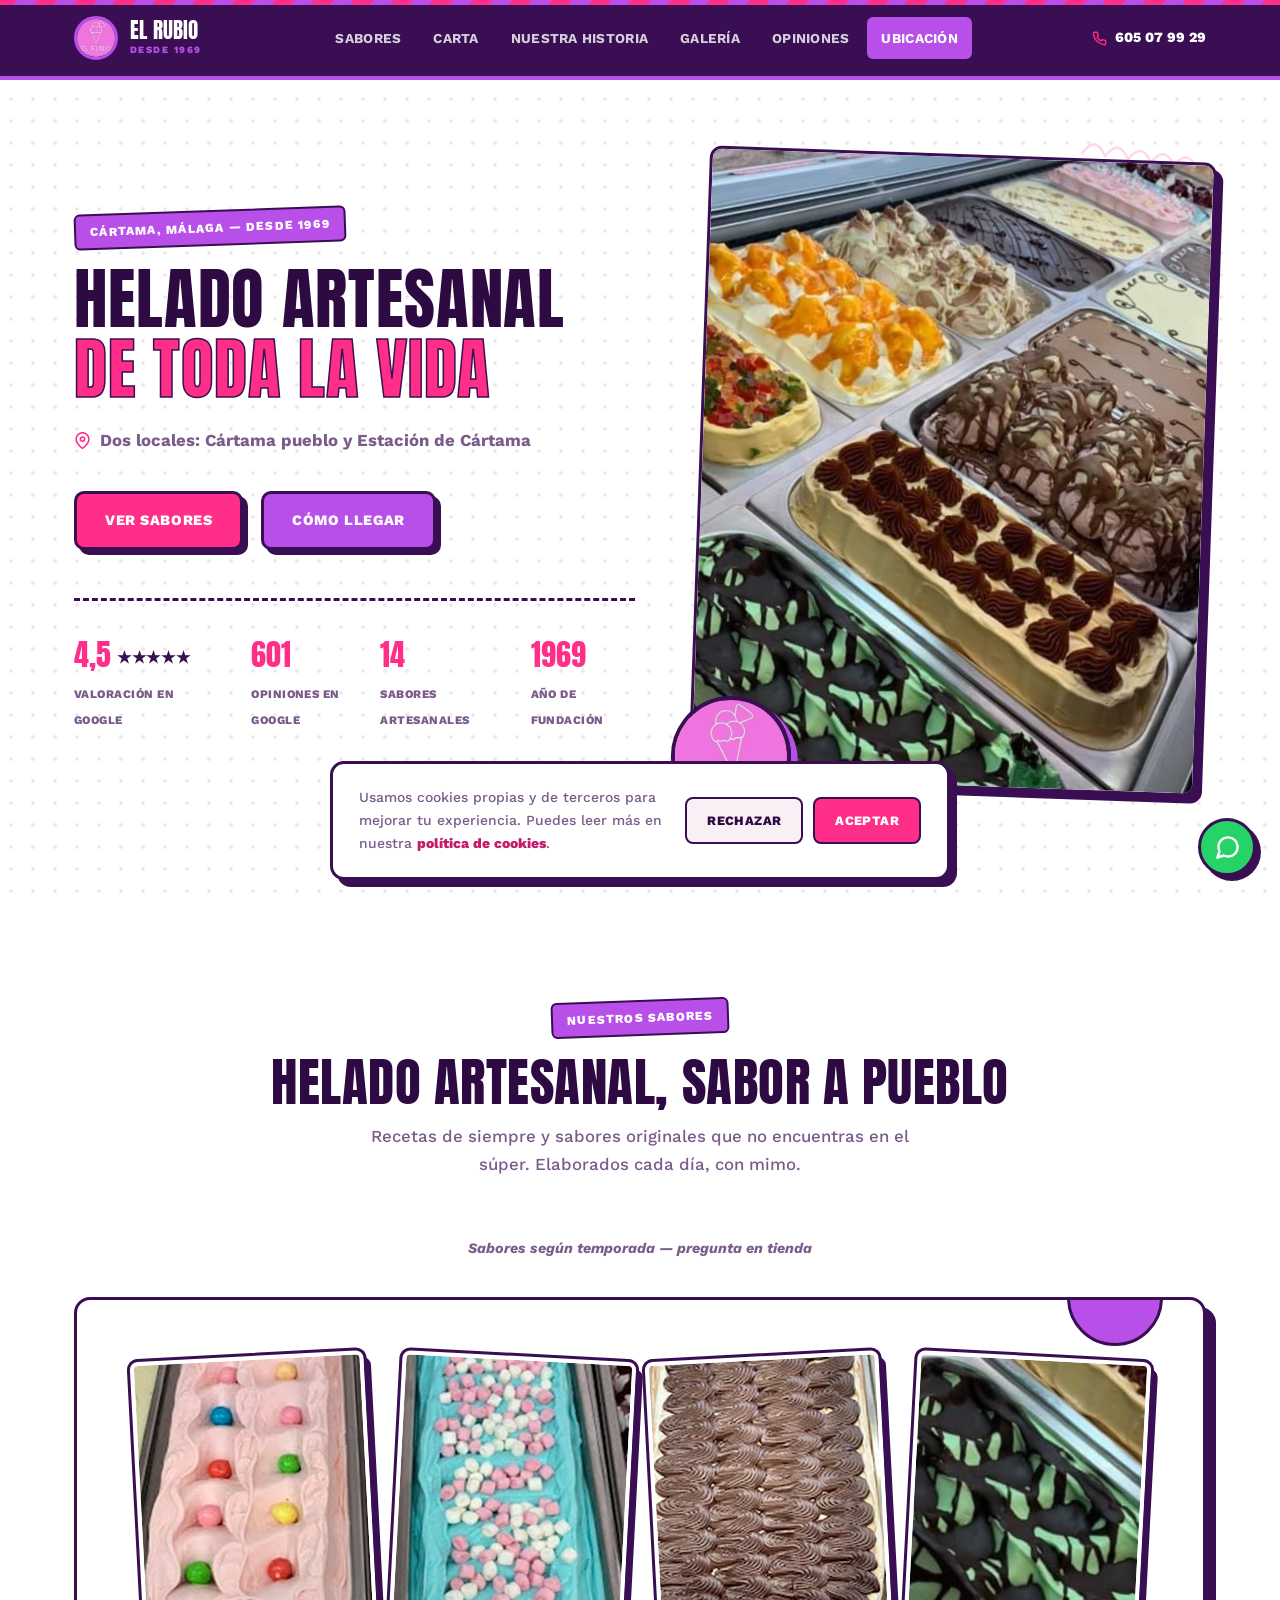
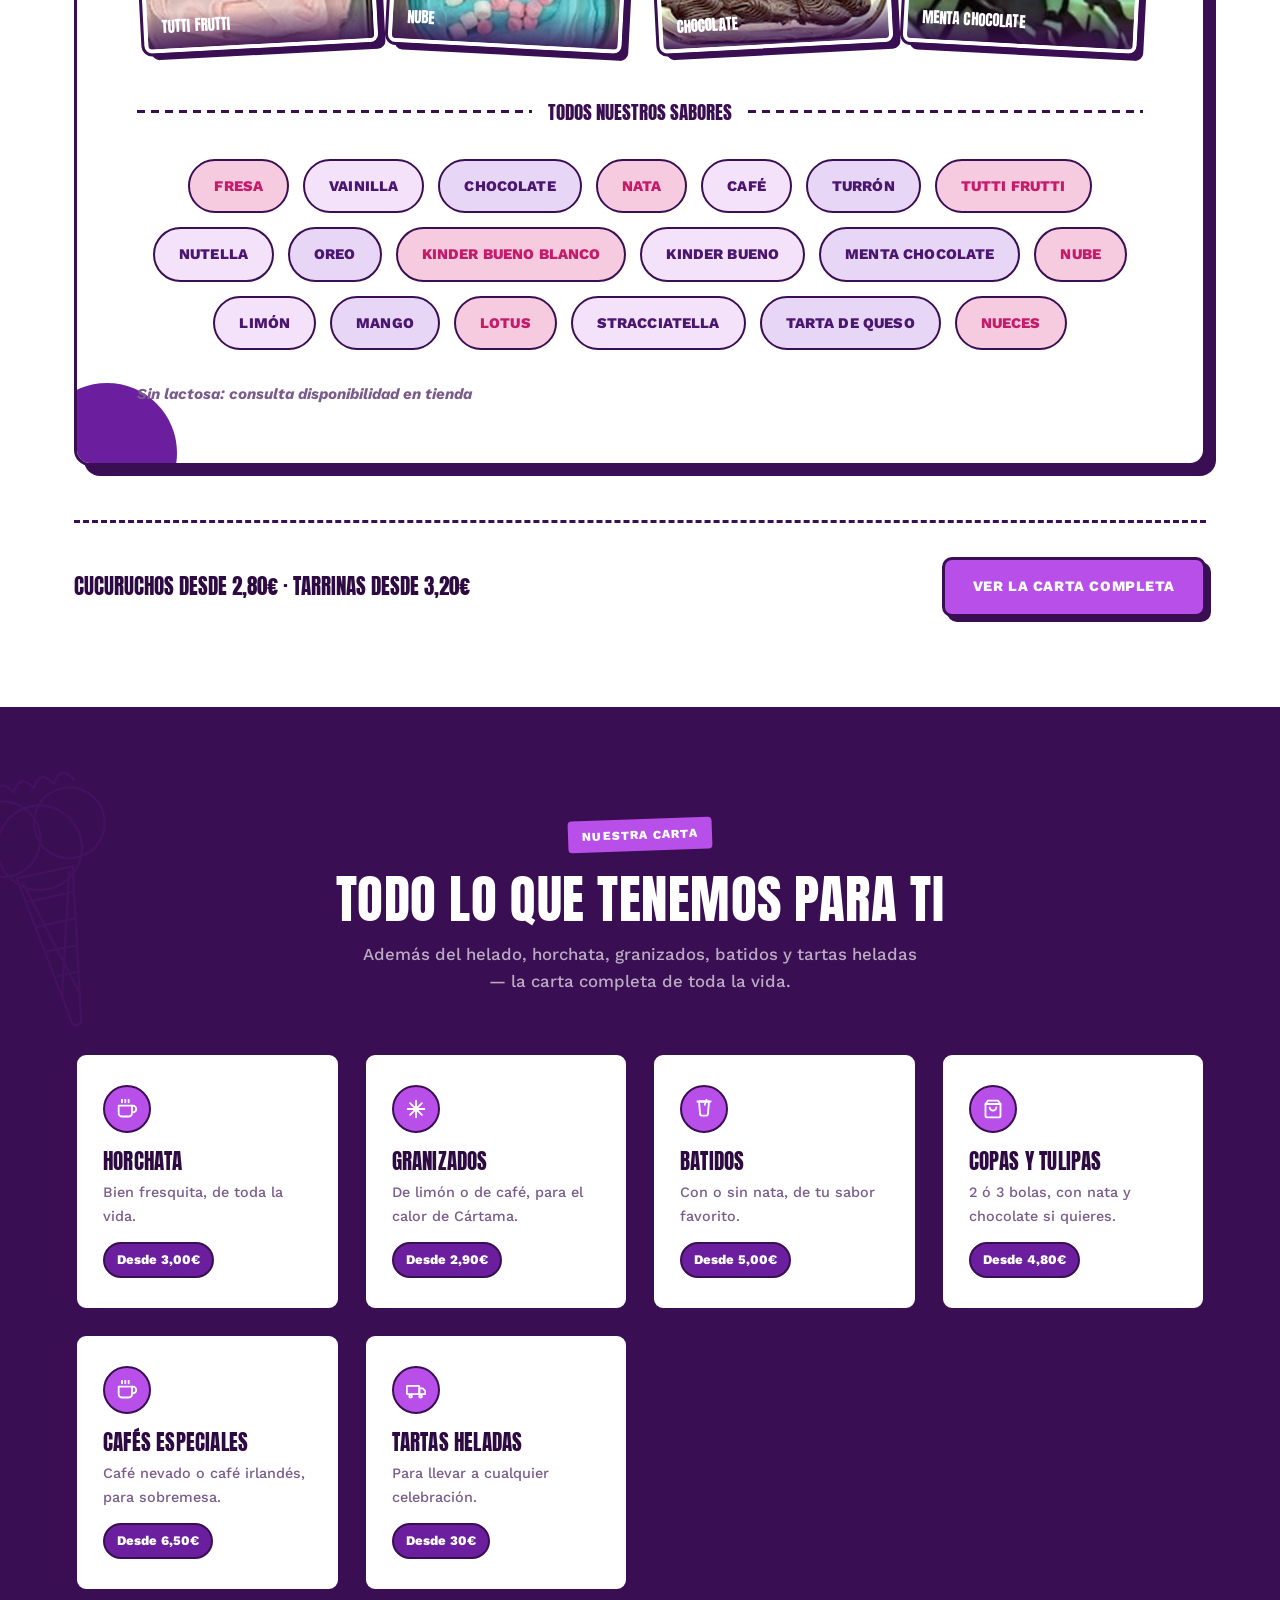
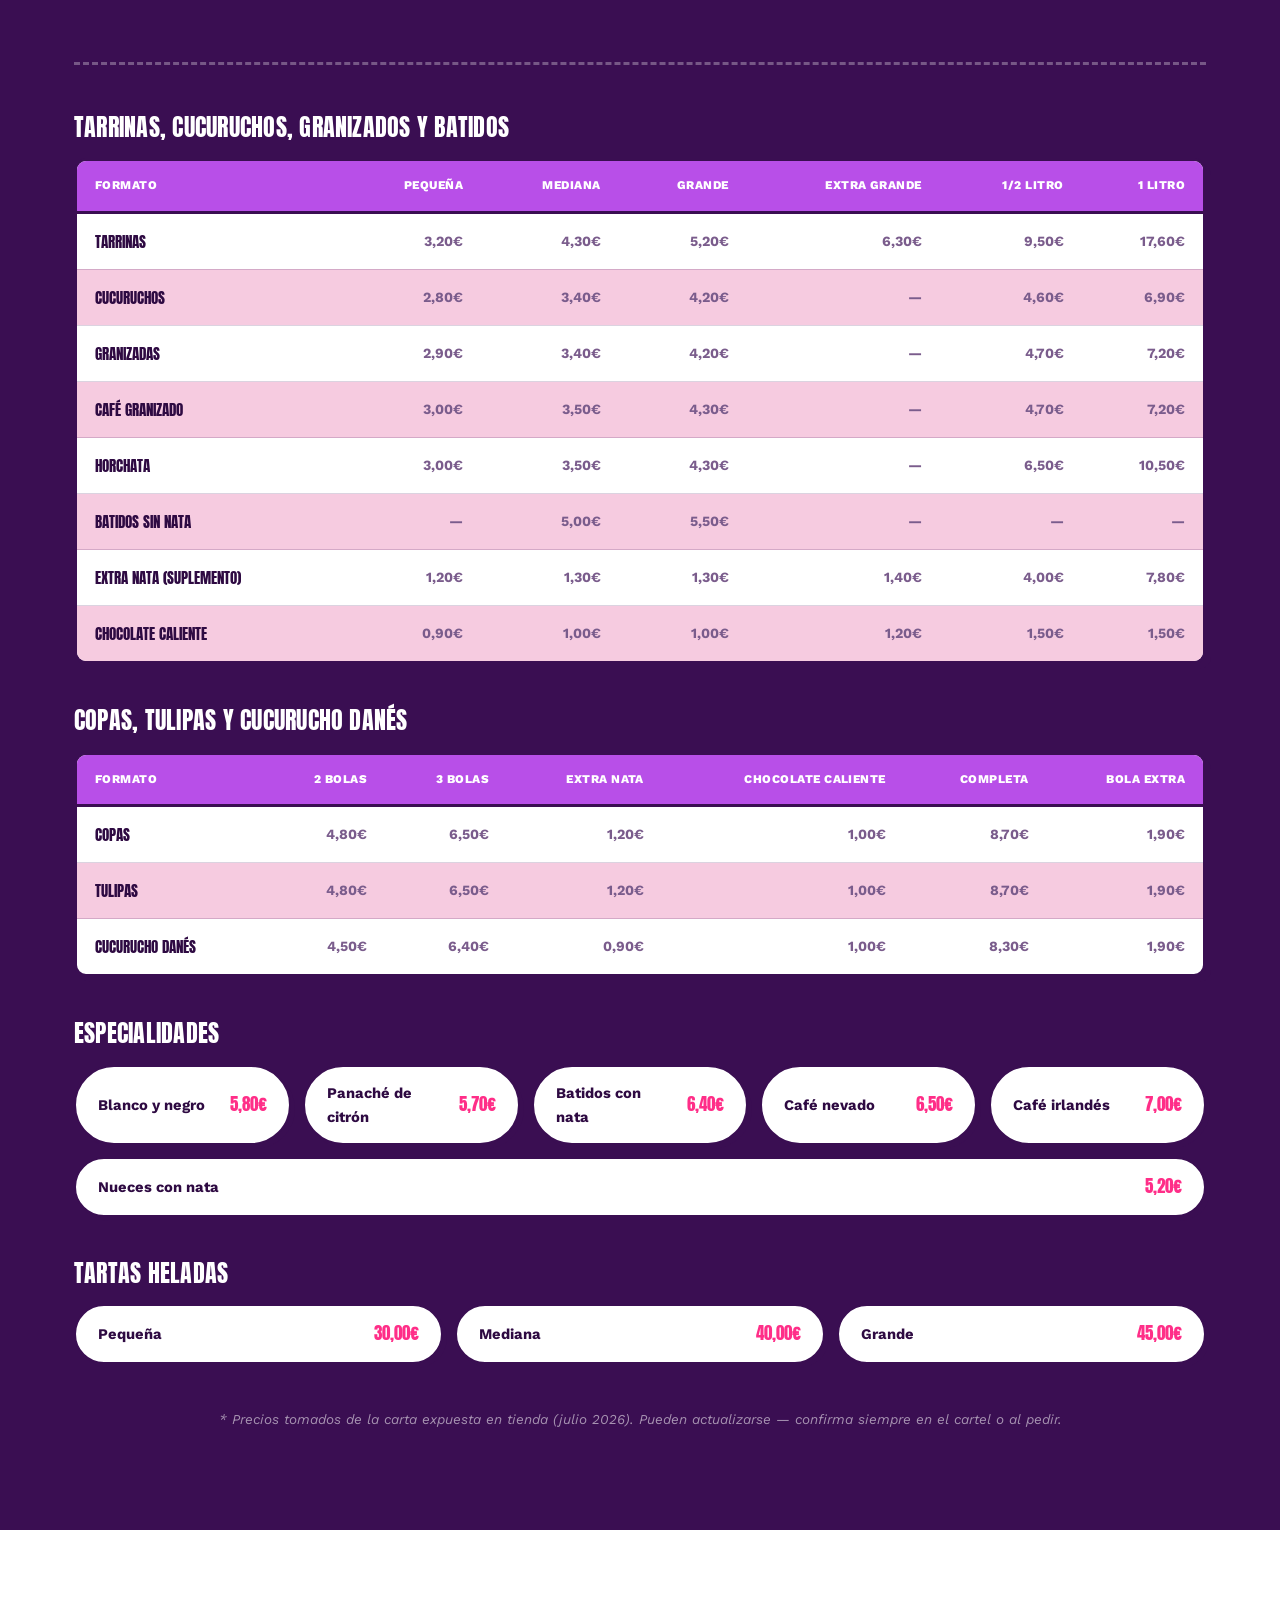
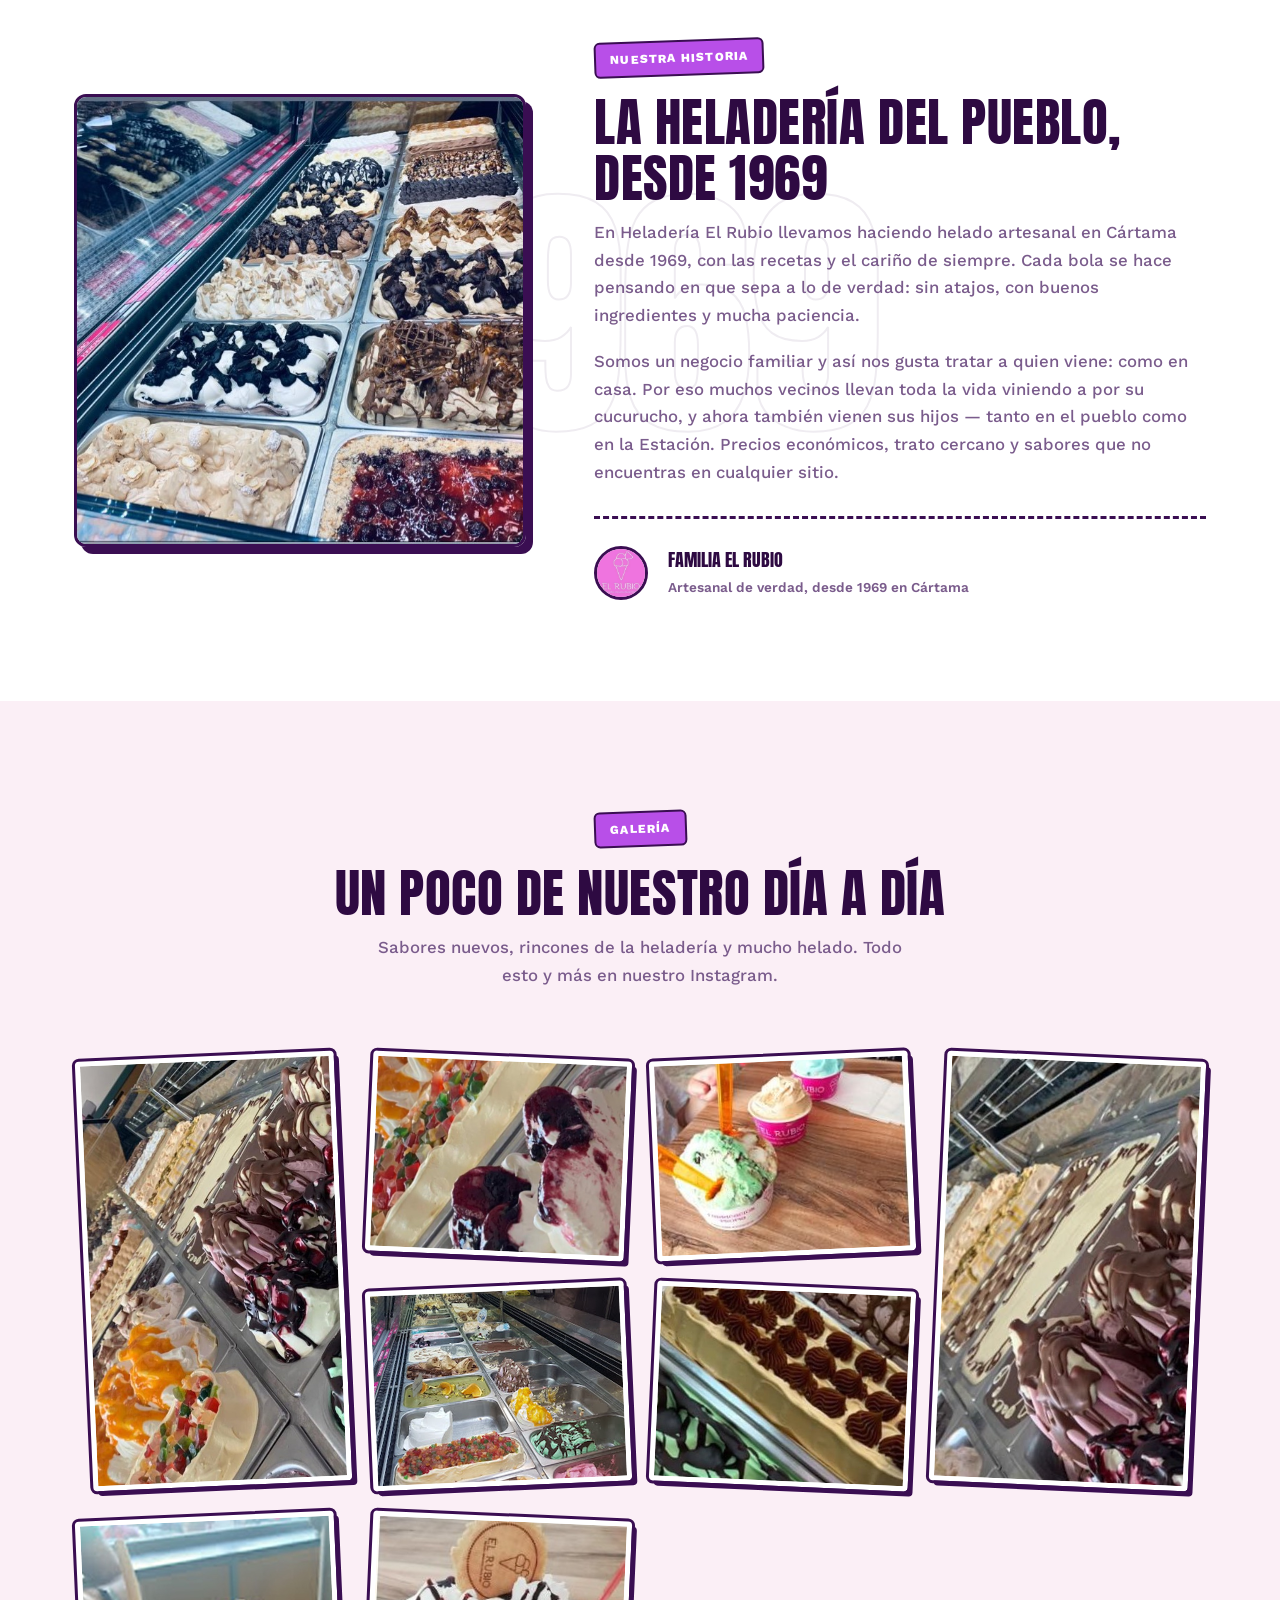
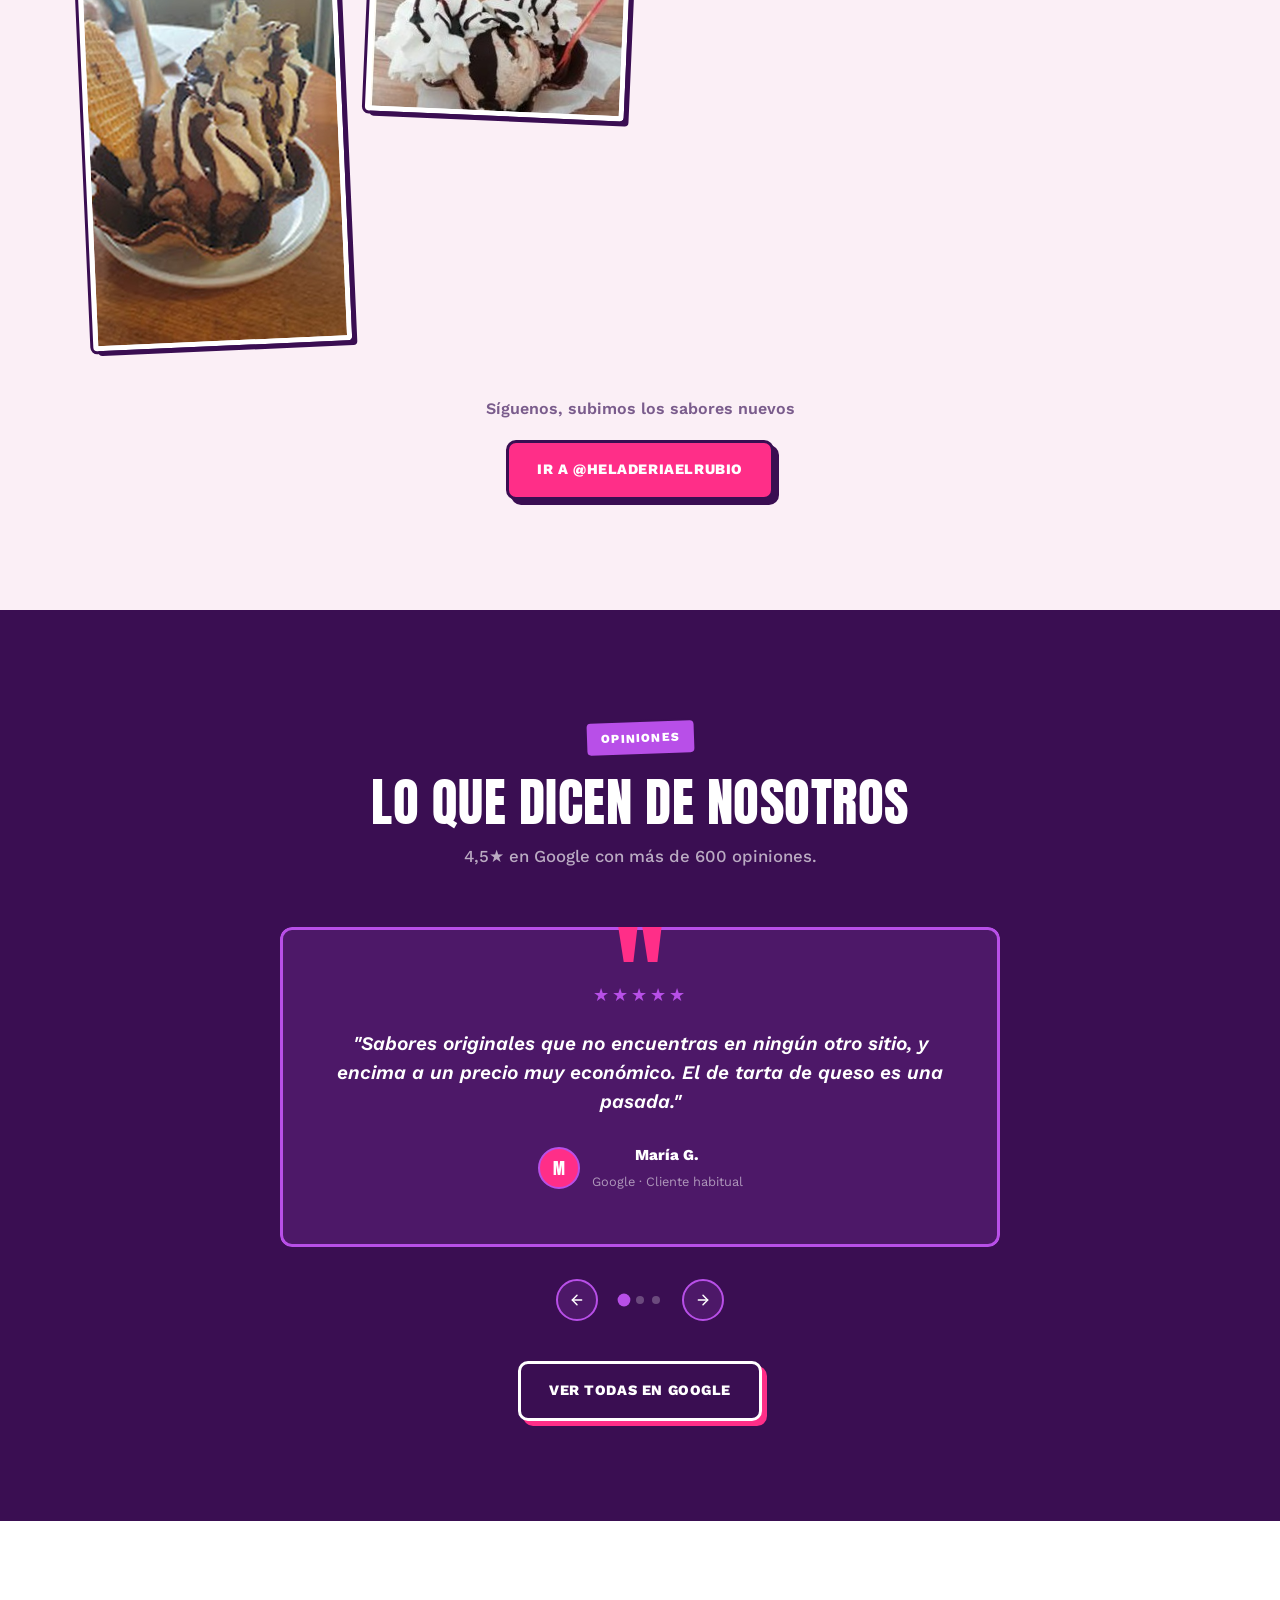
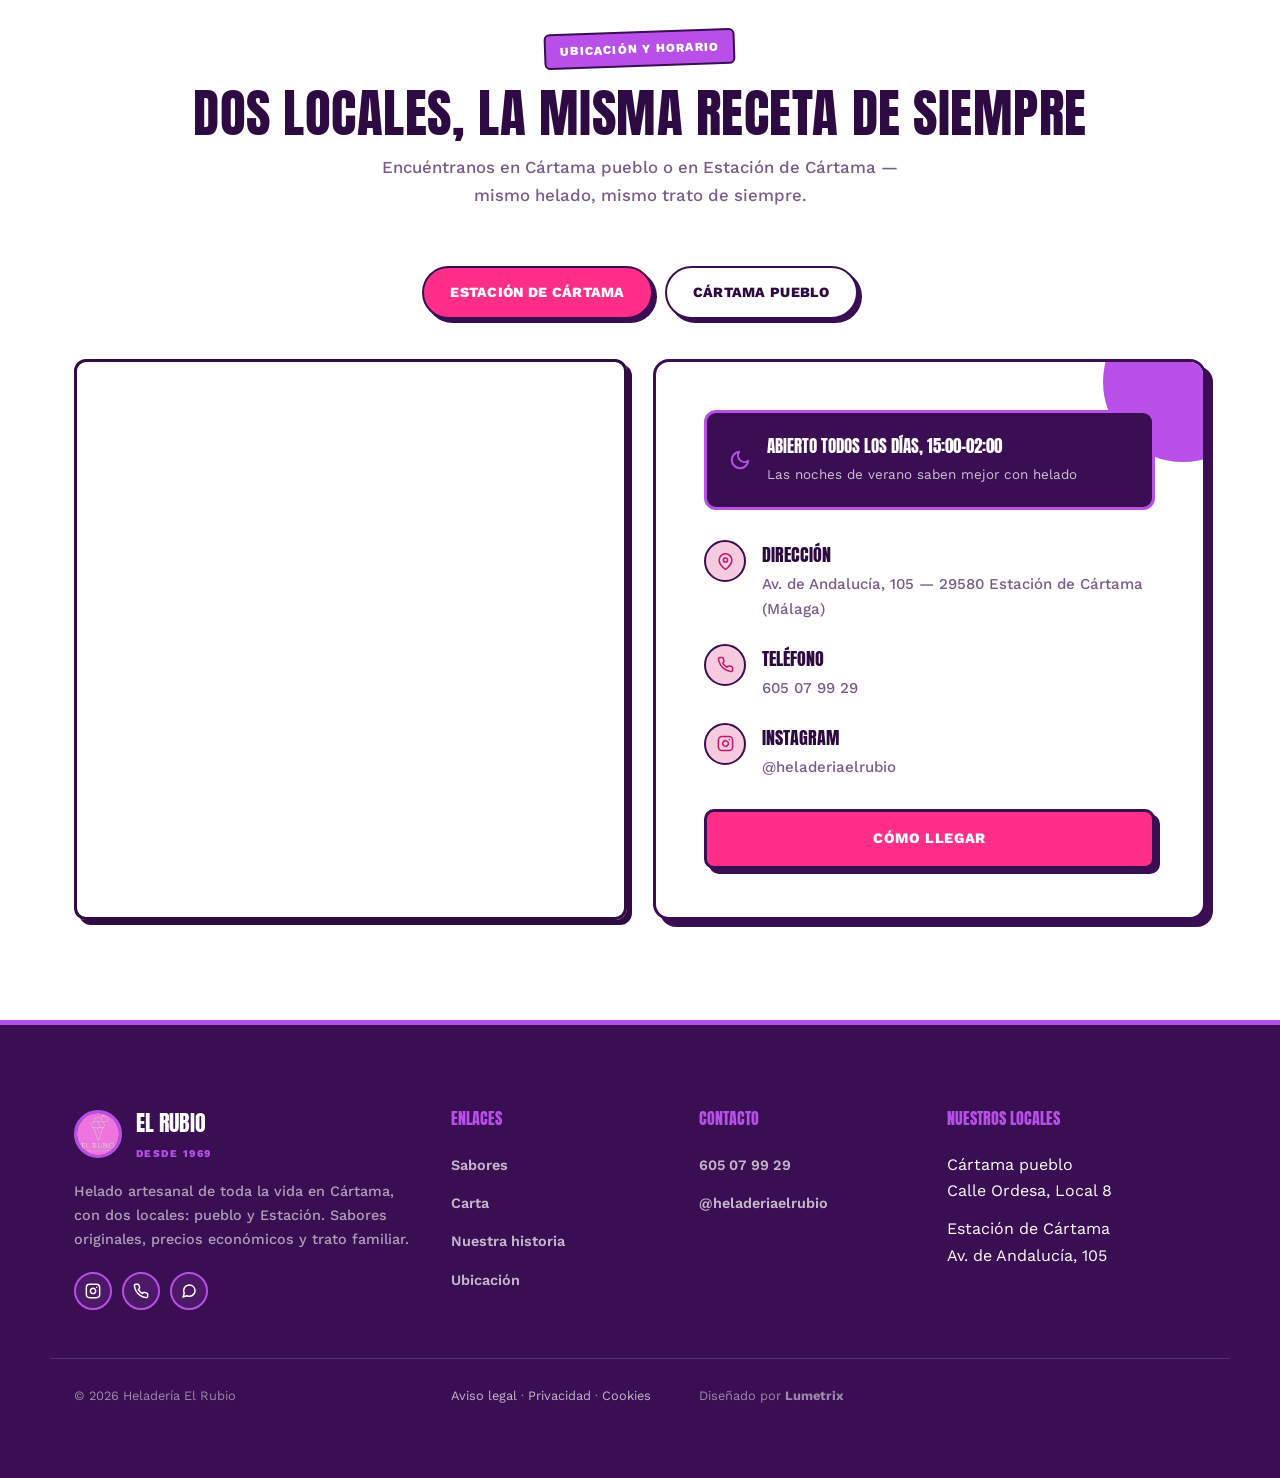
==== index.html @ b9bca17d "Forzar recarga de CSS con versión y actualizar theme-color a la paleta morada" ====
<!DOCTYPE html>
<html lang="es">
<head>
<meta charset="UTF-8">
<meta name="viewport" content="width=device-width, initial-scale=1.0">
<title>Heladería El Rubio — Helado Artesanal en Cártama desde 1969 (Málaga)</title>
<meta name="description" content="Heladería artesanal en Cártama (Málaga) desde 1969, con dos locales: Cártama pueblo y Estación de Cártama. Sabores originales, precios económicos y trato familiar de toda la vida. También cafetería. Abierto hasta las 2:00.">
<link rel="canonical" href="https://heladeriaelrubio.es/">

<!-- Open Graph -->
<meta property="og:type" content="restaurant">
<meta property="og:title" content="Heladería El Rubio — Helado Artesanal en Cártama desde 1969">
<meta property="og:description" content="Sabores originales, precios económicos y trato familiar de toda la vida. Dos locales: Cártama pueblo y Estación de Cártama. Abierto hasta las 2:00.">
<meta property="og:image" content="img/og-helado.jpg">
<meta property="og:image:width" content="1200">
<meta property="og:image:height" content="630">
<meta property="og:locale" content="es_ES">
<meta property="og:site_name" content="Heladería El Rubio">
<meta name="twitter:card" content="summary_large_image">

<!-- Favicons -->
<link rel="icon" href="favicon.ico" sizes="any">
<link rel="icon" type="image/png" sizes="32x32" href="img/favicon-32.png">
<link rel="icon" type="image/png" sizes="16x16" href="img/favicon-16.png">
<link rel="apple-touch-icon" href="img/apple-touch-icon.png">
<link rel="manifest" href="site.webmanifest">
<meta name="theme-color" content="#3A0E52">

<!-- Fuentes -->
<link rel="preconnect" href="https://fonts.googleapis.com">
<link rel="preconnect" href="https://fonts.gstatic.com" crossorigin>
<link href="https://fonts.googleapis.com/css2?family=Anton&family=Work+Sans:wght@400;500;600;700;800&display=swap" rel="stylesheet">

<link rel="stylesheet" href="css/style.css?v=6">

<!-- Schema.org: IceCreamShop (dos locales) -->
<script type="application/ld+json">
{
  "@context": "https://schema.org",
  "@graph": [
    {
      "@type": "IceCreamShop",
      "@id": "https://heladeriaelrubio.es/#estacion",
      "name": "Heladería El Rubio — Estación de Cártama",
      "image": "https://heladeriaelrubio.es/img/og-helado.jpg",
      "telephone": "+34605079929",
      "priceRange": "€",
      "foundingDate": "1969",
      "address": {
        "@type": "PostalAddress",
        "streetAddress": "Av. de Andalucía, 105",
        "addressLocality": "Estación de Cártama",
        "addressRegion": "Málaga",
        "postalCode": "29580",
        "addressCountry": "ES"
      },
      "openingHoursSpecification": [
        {
          "@type": "OpeningHoursSpecification",
          "dayOfWeek": ["Monday","Tuesday","Wednesday","Thursday","Friday","Saturday","Sunday"],
          "opens": "15:00",
          "closes": "02:00"
        }
      ],
      "aggregateRating": {
        "@type": "AggregateRating",
        "ratingValue": "4.5",
        "reviewCount": "601"
      },
      "sameAs": ["https://www.instagram.com/heladeriaelrubio"]
    },
    {
      "@type": "IceCreamShop",
      "@id": "https://heladeriaelrubio.es/#pueblo",
      "name": "Heladería El Rubio — Cártama pueblo",
      "image": "https://heladeriaelrubio.es/img/og-helado.jpg",
      "telephone": "+34605079929",
      "priceRange": "€",
      "foundingDate": "1969",
      "address": {
        "@type": "PostalAddress",
        "streetAddress": "Calle Ordesa, Local 8",
        "addressLocality": "Cártama",
        "addressRegion": "Málaga",
        "postalCode": "29570",
        "addressCountry": "ES"
      },
      "openingHoursSpecification": [
        {
          "@type": "OpeningHoursSpecification",
          "dayOfWeek": ["Monday","Tuesday","Wednesday","Thursday","Friday","Saturday","Sunday"],
          "opens": "15:00",
          "closes": "02:00"
        }
      ],
      "sameAs": ["https://www.instagram.com/heladeriaelrubio"]
    }
  ]
}
</script>
</head>
<body>

<a href="#inicio" class="skip-link">Ir al contenido principal</a>
<div class="franja-acento" aria-hidden="true"></div>

<!-- ============ HEADER ============ -->
<header class="header" id="header">
  <div class="contenedor">
    <a href="#inicio" class="logo">
      <span class="logo-badge"><img src="img/logo-el-rubio.jpg" alt="Heladería El Rubio"></span>
      <span class="logo-texto">El Rubio<span>Desde 1969</span></span>
    </a>

    <nav class="nav-desktop">
      <a href="#sabores">Sabores</a>
      <a href="#carta">Carta</a>
      <a href="#historia">Nuestra historia</a>
      <a href="#galeria">Galería</a>
      <a href="#opiniones">Opiniones</a>
      <a href="#ubicacion">Ubicación</a>
    </nav>

    <div class="nav-cta">
      <a href="tel:+34605079929" class="nav-tel"><svg class="icono-svg" viewBox="0 0 24 24"><path d="M22 16.92v3a2 2 0 0 1-2.18 2 19.79 19.79 0 0 1-8.63-3.07 19.5 19.5 0 0 1-6-6 19.79 19.79 0 0 1-3.07-8.67A2 2 0 0 1 4.11 2h3a2 2 0 0 1 2 1.72c.127.96.361 1.903.7 2.81a2 2 0 0 1-.45 2.11L8.09 9.91a16 16 0 0 0 6 6l1.27-1.27a2 2 0 0 1 2.11-.45c.907.339 1.85.573 2.81.7A2 2 0 0 1 22 16.92z"/></svg> 605 07 99 29</a>
      <button class="btn-menu" id="btnMenu" aria-label="Abrir menú">
        <span></span><span></span><span></span>
      </button>
    </div>
  </div>

  <div class="nav-movil" id="navMovil">
    <a href="#sabores">Sabores</a>
    <a href="#carta">Carta</a>
    <a href="#historia">Nuestra historia</a>
    <a href="#galeria">Galería</a>
    <a href="#opiniones">Opiniones</a>
    <a href="#ubicacion">Ubicación</a>
    <a href="tel:+34605079929" class="nav-tel"><svg class="icono-svg" viewBox="0 0 24 24"><path d="M22 16.92v3a2 2 0 0 1-2.18 2 19.79 19.79 0 0 1-8.63-3.07 19.5 19.5 0 0 1-6-6 19.79 19.79 0 0 1-3.07-8.67A2 2 0 0 1 4.11 2h3a2 2 0 0 1 2 1.72c.127.96.361 1.903.7 2.81a2 2 0 0 1-.45 2.11L8.09 9.91a16 16 0 0 0 6 6l1.27-1.27a2 2 0 0 1 2.11-.45c.907.339 1.85.573 2.81.7A2 2 0 0 1 22 16.92z"/></svg> 605 07 99 29</a>
  </div>
</header>

<!-- ============ HERO ============ -->
<section class="hero" id="inicio">
  <div class="contenedor">
    <div class="hero-texto">
      <span class="etiqueta">Cártama, Málaga — desde 1969</span>
      <h1>Helado artesanal <em>de toda la vida</em></h1>
      <p class="hero-direccion"><svg class="icono-svg" viewBox="0 0 24 24"><path d="M21 10c0 7-9 13-9 13s-9-6-9-13a9 9 0 0 1 18 0z"/><circle cx="12" cy="10" r="3"/></svg> Dos locales: Cártama pueblo y Estación de Cártama</p>
      <div class="hero-botones">
        <a href="#sabores" class="btn btn-primario">Ver sabores</a>
        <a href="#ubicacion" class="btn btn-secundario">Cómo llegar</a>
      </div>
      <div class="hero-stats">
        <div class="hero-stat"><strong>4,5<span class="estrellas">★★★★★</span></strong><span>Valoración en Google</span></div>
        <div class="hero-stat"><strong data-cuenta="601">0</strong><span>Opiniones en Google</span></div>
        <div class="hero-stat"><strong data-cuenta="14">0</strong><span>Sabores artesanales</span></div>
        <div class="hero-stat"><strong>1969</strong><span>Año de fundación</span></div>
      </div>
    </div>

    <div class="hero-imagen-wrap">
      <div class="grafico-decorativo hero-grafico" aria-hidden="true">
        <svg viewBox="0 0 200 280" xmlns="http://www.w3.org/2000/svg">
          <path d="M75 118 L125 118 L104 252 a5 6 0 0 1 -8 0 Z"/>
          <line x1="80" y1="140" x2="120" y2="140"/>
          <line x1="84" y1="163" x2="116" y2="163"/>
          <line x1="88" y1="186" x2="112" y2="186"/>
          <line x1="92" y1="209" x2="108" y2="209"/>
          <line x1="79" y1="122" x2="108" y2="228"/>
          <line x1="121" y1="122" x2="92" y2="228"/>
          <circle cx="100" cy="96" r="37"/>
          <circle cx="70" cy="82" r="33"/>
          <circle cx="130" cy="80" r="31"/>
          <path d="M52 44 q9 -16 18 0 q9 -16 18 0 q9 -16 18 0 q9 -16 18 0 q9 -16 18 0"/>
        </svg>
      </div>
      <div class="hero-imagen">
        <img class="foto-real" src="img/hero-vitrina.jpg" alt="Vitrina de helados artesanales de Heladería El Rubio" loading="lazy">
      </div>
      <div class="hero-sello"><img src="img/logo-el-rubio.jpg" alt="Sello Heladería El Rubio, desde 1969"></div>
    </div>
  </div>
</section>

<!-- ============ SABORES ============ -->
<section class="sabores" id="sabores">
  <div class="contenedor">
    <div class="cabecera-seccion reveal">
      <span class="etiqueta">Nuestros sabores</span>
      <h2 class="titulo-seccion">Helado artesanal, sabor a pueblo</h2>
      <p class="subtitulo-seccion">Recetas de siempre y sabores originales que no encuentras en el súper. Elaborados cada día, con mimo.</p>
    </div>

    <div class="nota-sabores-wrap reveal">
      <span class="nota-sabores">Sabores según temporada — pregunta en tienda</span>
    </div>

    <div class="sabores-panel reveal">
      <div class="sabores-fotos">
        <div class="sabores-fotos-item"><img class="foto-real" src="img/sabor-tuttifrutti.jpg" alt="Helado de tutti frutti con gominolas" loading="lazy"><span>Tutti frutti</span></div>
        <div class="sabores-fotos-item"><img class="foto-real" src="img/sabor-nube.jpg" alt="Helado de nube con nubes de azúcar" loading="lazy"><span>Nube</span></div>
        <div class="sabores-fotos-item"><img class="foto-real" src="img/sabor-chocolate2.jpg" alt="Helado de chocolate" loading="lazy"><span>Chocolate</span></div>
        <div class="sabores-fotos-item"><img class="foto-real" src="img/sabor-menta.jpg" alt="Helado de menta con chocolate" loading="lazy"><span>Menta chocolate</span></div>
      </div>

      <div class="sabores-divisor"><span>Todos nuestros sabores</span></div>

      <div class="pills-sabores pills-sabores-todos">
        <span class="pill-sabor c-rosa">Fresa</span>
        <span class="pill-sabor c-dorado">Vainilla</span>
        <span class="pill-sabor c-verde">Chocolate</span>
        <span class="pill-sabor c-rosa">Nata</span>
        <span class="pill-sabor c-dorado">Café</span>
        <span class="pill-sabor c-verde">Turrón</span>
        <span class="pill-sabor c-rosa">Tutti frutti</span>
        <span class="pill-sabor c-dorado">Nutella</span>
        <span class="pill-sabor c-verde">Oreo</span>
        <span class="pill-sabor c-rosa">Kinder Bueno blanco</span>
        <span class="pill-sabor c-dorado">Kinder Bueno</span>
        <span class="pill-sabor c-verde">Menta chocolate</span>
        <span class="pill-sabor c-rosa">Nube</span>
        <span class="pill-sabor c-dorado">Limón</span>
        <span class="pill-sabor c-verde">Mango</span>
        <span class="pill-sabor c-rosa">Lotus</span>
        <span class="pill-sabor c-dorado">Stracciatella</span>
        <span class="pill-sabor c-verde">Tarta de queso</span>
        <span class="pill-sabor c-rosa">Nueces</span>
      </div>
      <p class="nota-sabores">Sin lactosa: consulta disponibilidad en tienda</p>
    </div>

    <div class="sabores-cta reveal">
      <p>Cucuruchos desde 2,80€ · Tarrinas desde 3,20€</p>
      <a href="#carta" class="btn btn-secundario">Ver la carta completa</a>
    </div>
  </div>
</section>

<!-- ============ NUESTRA CARTA ============ -->
<section class="mas-helados seccion-oscura" id="carta">
  <div class="grafico-decorativo carta-grafico" aria-hidden="true">
    <svg viewBox="0 0 200 280" xmlns="http://www.w3.org/2000/svg">
      <path d="M75 118 L125 118 L104 252 a5 6 0 0 1 -8 0 Z"/>
      <line x1="80" y1="140" x2="120" y2="140"/>
      <line x1="84" y1="163" x2="116" y2="163"/>
      <line x1="88" y1="186" x2="112" y2="186"/>
      <line x1="92" y1="209" x2="108" y2="209"/>
      <line x1="79" y1="122" x2="108" y2="228"/>
      <line x1="121" y1="122" x2="92" y2="228"/>
      <circle cx="100" cy="96" r="37"/>
      <circle cx="70" cy="82" r="33"/>
      <circle cx="130" cy="80" r="31"/>
      <path d="M52 44 q9 -16 18 0 q9 -16 18 0 q9 -16 18 0 q9 -16 18 0 q9 -16 18 0"/>
    </svg>
  </div>
  <div class="contenedor">
    <div class="cabecera-seccion reveal">
      <span class="etiqueta">Nuestra carta</span>
      <h2 class="titulo-seccion">Todo lo que tenemos para ti</h2>
      <p class="subtitulo-seccion">Además del helado, horchata, granizados, batidos y tartas heladas — la carta completa de toda la vida.</p>
    </div>

    <div class="grid-servicios">
      <div class="tarjeta-servicio reveal reveal-1">
        <div class="icono-servicio"><svg class="icono-svg" viewBox="0 0 24 24"><path d="M18 8h1a4 4 0 0 1 0 8h-1"/><path d="M2 8h16v9a4 4 0 0 1-4 4H6a4 4 0 0 1-4-4V8z"/><line x1="6" y1="1" x2="6" y2="4"/><line x1="10" y1="1" x2="10" y2="4"/><line x1="14" y1="1" x2="14" y2="4"/></svg></div>
        <h4>Horchata</h4>
        <p>Bien fresquita, de toda la vida.</p>
        <span class="precio-desde">Desde 3,00€</span>
      </div>
      <div class="tarjeta-servicio reveal reveal-2">
        <div class="icono-servicio"><svg class="icono-svg" viewBox="0 0 24 24"><line x1="12" y1="2" x2="12" y2="22"/><line x1="4.93" y1="4.93" x2="19.07" y2="19.07"/><line x1="2" y1="12" x2="22" y2="12"/><line x1="4.93" y1="19.07" x2="19.07" y2="4.93"/></svg></div>
        <h4>Granizados</h4>
        <p>De limón o de café, para el calor de Cártama.</p>
        <span class="precio-desde">Desde 2,90€</span>
      </div>
      <div class="tarjeta-servicio reveal reveal-3">
        <div class="icono-servicio"><svg class="icono-svg" viewBox="0 0 24 24"><path d="M6 3h12l-1.3 15.2a2 2 0 0 1-2 1.8H9.3a2 2 0 0 1-2-1.8L6 3z"/><line x1="4" y1="3" x2="20" y2="3"/><line x1="15" y1="1" x2="13" y2="7"/></svg></div>
        <h4>Batidos</h4>
        <p>Con o sin nata, de tu sabor favorito.</p>
        <span class="precio-desde">Desde 5,00€</span>
      </div>
      <div class="tarjeta-servicio reveal reveal-4">
        <div class="icono-servicio"><svg class="icono-svg" viewBox="0 0 24 24"><path d="M6 2 3 6v14a2 2 0 0 0 2 2h14a2 2 0 0 0 2-2V6l-3-4z"/><line x1="3" y1="6" x2="21" y2="6"/><path d="M16 10a4 4 0 0 1-8 0"/></svg></div>
        <h4>Copas y tulipas</h4>
        <p>2 ó 3 bolas, con nata y chocolate si quieres.</p>
        <span class="precio-desde">Desde 4,80€</span>
      </div>
      <div class="tarjeta-servicio reveal reveal-1">
        <div class="icono-servicio"><svg class="icono-svg" viewBox="0 0 24 24"><path d="M18 8h1a4 4 0 0 1 0 8h-1"/><path d="M2 8h16v9a4 4 0 0 1-4 4H6a4 4 0 0 1-4-4V8z"/><line x1="6" y1="1" x2="6" y2="4"/><line x1="10" y1="1" x2="10" y2="4"/><line x1="14" y1="1" x2="14" y2="4"/></svg></div>
        <h4>Cafés especiales</h4>
        <p>Café nevado o café irlandés, para sobremesa.</p>
        <span class="precio-desde">Desde 6,50€</span>
      </div>
      <div class="tarjeta-servicio reveal reveal-2">
        <div class="icono-servicio"><svg class="icono-svg" viewBox="0 0 24 24"><rect x="1" y="7" width="15" height="10" rx="1"/><path d="M16 10h4l3 3v4h-7z"/><circle cx="5.5" cy="19.5" r="1.6"/><circle cx="17.5" cy="19.5" r="1.6"/></svg></div>
        <h4>Tartas heladas</h4>
        <p>Para llevar a cualquier celebración.</p>
        <span class="precio-desde">Desde 30€</span>
      </div>
    </div>

    <div class="carta-detalle reveal">
      <h3 class="carta-subtitulo">Tarrinas, cucuruchos, granizados y batidos</h3>
      <div class="tabla-scroll">
        <table class="tabla-precios">
          <thead>
            <tr><th>Formato</th><th>Pequeña</th><th>Mediana</th><th>Grande</th><th>Extra grande</th><th>1/2 litro</th><th>1 litro</th></tr>
          </thead>
          <tbody>
            <tr><td>Tarrinas</td><td>3,20€</td><td>4,30€</td><td>5,20€</td><td>6,30€</td><td>9,50€</td><td>17,60€</td></tr>
            <tr><td>Cucuruchos</td><td>2,80€</td><td>3,40€</td><td>4,20€</td><td>—</td><td>4,60€</td><td>6,90€</td></tr>
            <tr><td>Granizadas</td><td>2,90€</td><td>3,40€</td><td>4,20€</td><td>—</td><td>4,70€</td><td>7,20€</td></tr>
            <tr><td>Café granizado</td><td>3,00€</td><td>3,50€</td><td>4,30€</td><td>—</td><td>4,70€</td><td>7,20€</td></tr>
            <tr><td>Horchata</td><td>3,00€</td><td>3,50€</td><td>4,30€</td><td>—</td><td>6,50€</td><td>10,50€</td></tr>
            <tr><td>Batidos sin nata</td><td>—</td><td>5,00€</td><td>5,50€</td><td>—</td><td>—</td><td>—</td></tr>
            <tr><td>Extra nata (suplemento)</td><td>1,20€</td><td>1,30€</td><td>1,30€</td><td>1,40€</td><td>4,00€</td><td>7,80€</td></tr>
            <tr><td>Chocolate caliente</td><td>0,90€</td><td>1,00€</td><td>1,00€</td><td>1,20€</td><td>1,50€</td><td>1,50€</td></tr>
          </tbody>
        </table>
      </div>

      <h3 class="carta-subtitulo">Copas, tulipas y cucurucho danés</h3>
      <div class="tabla-scroll">
        <table class="tabla-precios">
          <thead>
            <tr><th>Formato</th><th>2 bolas</th><th>3 bolas</th><th>Extra nata</th><th>Chocolate caliente</th><th>Completa</th><th>Bola extra</th></tr>
          </thead>
          <tbody>
            <tr><td>Copas</td><td>4,80€</td><td>6,50€</td><td>1,20€</td><td>1,00€</td><td>8,70€</td><td>1,90€</td></tr>
            <tr><td>Tulipas</td><td>4,80€</td><td>6,50€</td><td>1,20€</td><td>1,00€</td><td>8,70€</td><td>1,90€</td></tr>
            <tr><td>Cucurucho danés</td><td>4,50€</td><td>6,40€</td><td>0,90€</td><td>1,00€</td><td>8,30€</td><td>1,90€</td></tr>
          </tbody>
        </table>
      </div>

      <h3 class="carta-subtitulo">Especialidades</h3>
      <div class="lista-especialidades">
        <div class="especialidad-item"><span>Blanco y negro</span><strong>5,80€</strong></div>
        <div class="especialidad-item"><span>Panaché de citrón</span><strong>5,70€</strong></div>
        <div class="especialidad-item"><span>Batidos con nata</span><strong>6,40€</strong></div>
        <div class="especialidad-item"><span>Café nevado</span><strong>6,50€</strong></div>
        <div class="especialidad-item"><span>Café irlandés</span><strong>7,00€</strong></div>
        <div class="especialidad-item"><span>Nueces con nata</span><strong>5,20€</strong></div>
      </div>

      <h3 class="carta-subtitulo">Tartas heladas</h3>
      <div class="lista-especialidades">
        <div class="especialidad-item"><span>Pequeña</span><strong>30,00€</strong></div>
        <div class="especialidad-item"><span>Mediana</span><strong>40,00€</strong></div>
        <div class="especialidad-item"><span>Grande</span><strong>45,00€</strong></div>
      </div>

      <p class="aviso-confirmar">* Precios tomados de la carta expuesta en tienda (julio 2026). Pueden actualizarse — confirma siempre en el cartel o al pedir.</p>
    </div>
  </div>
</section>

<!-- ============ HISTORIA ============ -->
<section class="historia" id="historia">
  <span class="historia-numeral" aria-hidden="true">1969</span>
  <div class="contenedor">
    <div class="historia-imagen reveal">
      <img class="foto-real" src="img/historia-vitrina.jpg" alt="Vitrina de sabores artesanales de Heladería El Rubio" loading="lazy">
    </div>
    <div class="historia-texto reveal">
      <span class="etiqueta">Nuestra historia</span>
      <h2 class="titulo-seccion">La heladería del pueblo, desde 1969</h2>
      <p>En Heladería El Rubio llevamos haciendo helado artesanal en Cártama desde 1969, con las recetas y el cariño de siempre. Cada bola se hace pensando en que sepa a lo de verdad: sin atajos, con buenos ingredientes y mucha paciencia.</p>
      <p>Somos un negocio familiar y así nos gusta tratar a quien viene: como en casa. Por eso muchos vecinos llevan toda la vida viniendo a por su cucurucho, y ahora también vienen sus hijos — tanto en el pueblo como en la Estación. Precios económicos, trato cercano y sabores que no encuentras en cualquier sitio.</p>
      <div class="historia-firma">
        <span class="logo-badge"><img src="img/logo-el-rubio.jpg" alt="Heladería El Rubio"></span>
        <div>
          <strong>Familia El Rubio</strong>
          <span>Artesanal de verdad, desde 1969 en Cártama</span>
        </div>
      </div>
    </div>
  </div>
</section>

<!-- ============ GALERÍA ============ -->
<section class="galeria" id="galeria">
  <div class="contenedor">
    <div class="cabecera-seccion reveal">
      <span class="etiqueta">Galería</span>
      <h2 class="titulo-seccion">Un poco de nuestro día a día</h2>
      <p class="subtitulo-seccion">Sabores nuevos, rincones de la heladería y mucho helado. Todo esto y más en nuestro Instagram.</p>
    </div>

    <div class="grid-galeria reveal">
      <button class="item-galeria" data-lightbox="1"><img class="foto-real" src="img/galeria-vitrina-1.jpg" alt="Vitrina de Heladería El Rubio" loading="lazy"></button>
      <button class="item-galeria" data-lightbox="2"><img class="foto-real" src="img/galeria-vitrina-2.jpg" alt="Tarrinas de frutos rojos y nata" loading="lazy"></button>
      <button class="item-galeria" data-lightbox="3"><img class="foto-real" src="img/galeria-copas.jpg" alt="Copas de helado El Rubio en mesa de madera" loading="lazy"></button>
      <button class="item-galeria" data-lightbox="4"><img class="foto-real" src="img/galeria-vitrina-3.jpg" alt="Sabores variados en vitrina" loading="lazy"></button>
      <button class="item-galeria" data-lightbox="5"><img class="foto-real" src="img/galeria-vitrina-5.jpg" alt="Vitrina de sabores de Heladería El Rubio" loading="lazy"></button>
      <button class="item-galeria" data-lightbox="6"><img class="foto-real" src="img/galeria-vitrina-4.jpg" alt="Helado con virutas de chocolate" loading="lazy"></button>
      <button class="item-galeria" data-lightbox="7"><img class="foto-real" src="img/galeria-copa-bowl.jpg" alt="Copa de helado con barquillo y chocolate" loading="lazy"></button>
      <button class="item-galeria" data-lightbox="8"><img class="foto-real" src="img/galeria-copa-especial.jpg" alt="Copa especial de helado con nata y chocolate de El Rubio" loading="lazy"></button>
    </div>

    <div class="galeria-cta reveal">
      <p>Síguenos, subimos los sabores nuevos</p>
      <a href="https://www.instagram.com/heladeriaelrubio" target="_blank" rel="noopener" class="btn btn-primario">Ir a @heladeriaelrubio</a>
    </div>
  </div>
</section>

<!-- ============ OPINIONES ============ -->
<section class="opiniones seccion-oscura" id="opiniones">
  <div class="contenedor">
    <div class="cabecera-seccion reveal">
      <span class="etiqueta">Opiniones</span>
      <h2 class="titulo-seccion">Lo que dicen de nosotros</h2>
      <p class="subtitulo-seccion">4,5★ en Google con más de 600 opiniones.</p>
    </div>

    <div class="carrusel-wrap reveal">
      <div class="carrusel-pista">
        <div class="carrusel-slides" id="carruselSlides">
          <div class="slide-opinion">
            <div class="tarjeta-opinion">
              <div class="estrellas">★★★★★</div>
              <p>"Sabores originales que no encuentras en ningún otro sitio, y encima a un precio muy económico. El de tarta de queso es una pasada."</p>
              <div class="autor">
                <div class="avatar-opinion">M</div>
                <div><strong>María G.</strong><span>Google · Cliente habitual</span></div>
              </div>
            </div>
          </div>
          <div class="slide-opinion">
            <div class="tarjeta-opinion">
              <div class="estrellas">★★★★★</div>
              <p>"El trato es súper cercano, como en los pueblos de toda la vida. Se nota que el helado es artesanal de verdad."</p>
              <div class="autor">
                <div class="avatar-opinion">A</div>
                <div><strong>Antonio R.</strong><span>Google · Vecino de Cártama</span></div>
              </div>
            </div>
          </div>
          <div class="slide-opinion">
            <div class="tarjeta-opinion">
              <div class="estrellas">★★★★★</div>
              <p>"Abren hasta tarde y eso se agradece en verano. Vamos siempre después de cenar, un planazo con los niños."</p>
              <div class="autor">
                <div class="avatar-opinion">L</div>
                <div><strong>Laura M.</strong><span>Google · Cliente habitual</span></div>
              </div>
            </div>
          </div>
        </div>
      </div>

      <div class="carrusel-controles">
        <button class="carrusel-flecha" id="flechaAnterior" aria-label="Anterior"><svg class="icono-svg" viewBox="0 0 24 24"><line x1="19" y1="12" x2="5" y2="12"/><polyline points="12 19 5 12 12 5"/></svg></button>
        <div class="carrusel-puntos" id="carruselPuntos"></div>
        <button class="carrusel-flecha" id="flechaSiguiente" aria-label="Siguiente"><svg class="icono-svg" viewBox="0 0 24 24"><line x1="5" y1="12" x2="19" y2="12"/><polyline points="12 5 19 12 12 19"/></svg></button>
      </div>
    </div>

    <div class="opiniones-cta reveal">
      <a href="https://www.google.com/maps/search/?api=1&query=Heladeria+El+Rubio+Av.+de+Andalucia+105+Estacion+de+Cartama" target="_blank" rel="noopener" class="btn btn-outline-claro">Ver todas en Google</a>
    </div>
  </div>
</section>

<!-- ============ UBICACIÓN ============ -->
<section class="ubicacion" id="ubicacion">
  <div class="contenedor">
    <div class="cabecera-seccion reveal">
      <span class="etiqueta">Ubicación y horario</span>
      <h2 class="titulo-seccion">Dos locales, la misma receta de siempre</h2>
      <p class="subtitulo-seccion">Encuéntranos en Cártama pueblo o en Estación de Cártama — mismo helado, mismo trato de siempre.</p>
    </div>

    <div class="ubicacion-tabs reveal">
      <button class="ubicacion-tab activo" data-local="estacion" type="button">Estación de Cártama</button>
      <button class="ubicacion-tab" data-local="pueblo" type="button">Cártama pueblo</button>
    </div>

    <div class="ubicacion-grid reveal" data-local-panel="estacion">
      <div class="ubicacion-mapa">
        <iframe
          src="https://www.google.com/maps?q=Av.+de+Andaluc%C3%ADa+105+Estaci%C3%B3n+de+C%C3%A1rtama+M%C3%A1laga&output=embed"
          loading="lazy"
          referrerpolicy="no-referrer-when-downgrade"
          title="Mapa Heladería El Rubio — Estación de Cártama"></iframe>
      </div>

      <div class="ubicacion-info">
        <div class="horario-destacado">
          <svg class="icono-luna icono-svg" viewBox="0 0 24 24"><path d="M21 12.79A9 9 0 1 1 11.21 3 7 7 0 0 0 21 12.79z"/></svg>
          <div>
            <strong>Abierto todos los días, 15:00–02:00</strong>
            <span>Las noches de verano saben mejor con helado</span>
          </div>
        </div>

        <div class="info-fila">
          <div class="info-icono"><svg class="icono-svg" viewBox="0 0 24 24"><path d="M21 10c0 7-9 13-9 13s-9-6-9-13a9 9 0 0 1 18 0z"/><circle cx="12" cy="10" r="3"/></svg></div>
          <div class="info-texto"><strong>Dirección</strong><p>Av. de Andalucía, 105 — 29580 Estación de Cártama (Málaga)</p></div>
        </div>
        <div class="info-fila">
          <div class="info-icono"><svg class="icono-svg" viewBox="0 0 24 24"><path d="M22 16.92v3a2 2 0 0 1-2.18 2 19.79 19.79 0 0 1-8.63-3.07 19.5 19.5 0 0 1-6-6 19.79 19.79 0 0 1-3.07-8.67A2 2 0 0 1 4.11 2h3a2 2 0 0 1 2 1.72c.127.96.361 1.903.7 2.81a2 2 0 0 1-.45 2.11L8.09 9.91a16 16 0 0 0 6 6l1.27-1.27a2 2 0 0 1 2.11-.45c.907.339 1.85.573 2.81.7A2 2 0 0 1 22 16.92z"/></svg></div>
          <div class="info-texto"><strong>Teléfono</strong><p><a href="tel:+34605079929">605 07 99 29</a></p></div>
        </div>
        <div class="info-fila">
          <div class="info-icono"><svg class="icono-svg" viewBox="0 0 24 24"><rect x="2" y="2" width="20" height="20" rx="5"/><path d="M16 11.37A4 4 0 1 1 12.63 8 4 4 0 0 1 16 11.37z"/><line x1="17.5" y1="6.5" x2="17.51" y2="6.5"/></svg></div>
          <div class="info-texto"><strong>Instagram</strong><p><a href="https://www.instagram.com/heladeriaelrubio" target="_blank" rel="noopener">@heladeriaelrubio</a></p></div>
        </div>

        <a href="https://www.google.com/maps/dir/?api=1&destination=Av.+de+Andaluc%C3%ADa+105+Estaci%C3%B3n+de+C%C3%A1rtama+M%C3%A1laga" target="_blank" rel="noopener" class="btn btn-primario">Cómo llegar</a>
      </div>
    </div>

    <div class="ubicacion-grid" data-local-panel="pueblo" hidden>
      <div class="ubicacion-mapa">
        <iframe
          src="https://www.google.com/maps?q=Calle+Ordesa+8+C%C3%A1rtama+M%C3%A1laga&output=embed"
          loading="lazy"
          referrerpolicy="no-referrer-when-downgrade"
          title="Mapa Heladería El Rubio — Cártama pueblo"></iframe>
      </div>

      <div class="ubicacion-info">
        <div class="horario-destacado">
          <svg class="icono-luna icono-svg" viewBox="0 0 24 24"><path d="M21 12.79A9 9 0 1 1 11.21 3 7 7 0 0 0 21 12.79z"/></svg>
          <div>
            <strong>Abierto todos los días, 15:00–02:00</strong>
            <span>Las noches de verano saben mejor con helado</span>
          </div>
        </div>

        <div class="info-fila">
          <div class="info-icono"><svg class="icono-svg" viewBox="0 0 24 24"><path d="M21 10c0 7-9 13-9 13s-9-6-9-13a9 9 0 0 1 18 0z"/><circle cx="12" cy="10" r="3"/></svg></div>
          <div class="info-texto"><strong>Dirección</strong><p>Calle Ordesa, Local 8 — 29570 Cártama (Málaga)</p></div>
        </div>
        <div class="info-fila">
          <div class="info-icono"><svg class="icono-svg" viewBox="0 0 24 24"><path d="M22 16.92v3a2 2 0 0 1-2.18 2 19.79 19.79 0 0 1-8.63-3.07 19.5 19.5 0 0 1-6-6 19.79 19.79 0 0 1-3.07-8.67A2 2 0 0 1 4.11 2h3a2 2 0 0 1 2 1.72c.127.96.361 1.903.7 2.81a2 2 0 0 1-.45 2.11L8.09 9.91a16 16 0 0 0 6 6l1.27-1.27a2 2 0 0 1 2.11-.45c.907.339 1.85.573 2.81.7A2 2 0 0 1 22 16.92z"/></svg></div>
          <div class="info-texto"><strong>Teléfono</strong><p><a href="tel:+34605079929">605 07 99 29</a></p></div>
        </div>
        <div class="info-fila">
          <div class="info-icono"><svg class="icono-svg" viewBox="0 0 24 24"><rect x="2" y="2" width="20" height="20" rx="5"/><path d="M16 11.37A4 4 0 1 1 12.63 8 4 4 0 0 1 16 11.37z"/><line x1="17.5" y1="6.5" x2="17.51" y2="6.5"/></svg></div>
          <div class="info-texto"><strong>Instagram</strong><p><a href="https://www.instagram.com/heladeriaelrubio" target="_blank" rel="noopener">@heladeriaelrubio</a></p></div>
        </div>

        <a href="https://www.google.com/maps/dir/?api=1&destination=Calle+Ordesa+8+C%C3%A1rtama+M%C3%A1laga" target="_blank" rel="noopener" class="btn btn-primario">Cómo llegar</a>
      </div>
    </div>
  </div>
</section>

<!-- ============ FOOTER ============ -->
<footer class="footer">
  <div class="contenedor">
    <div class="footer-col">
      <div class="footer-logo">
        <span class="logo-badge"><img src="img/logo-el-rubio.jpg" alt="Heladería El Rubio"></span>
        <span class="footer-logo-texto">El Rubio<span>Desde 1969</span></span>
      </div>
      <p>Helado artesanal de toda la vida en Cártama, con dos locales: pueblo y Estación. Sabores originales, precios económicos y trato familiar.</p>
      <div class="footer-social">
        <a href="https://www.instagram.com/heladeriaelrubio" target="_blank" rel="noopener" aria-label="Instagram"><svg class="icono-svg" viewBox="0 0 24 24"><rect x="2" y="2" width="20" height="20" rx="5"/><path d="M16 11.37A4 4 0 1 1 12.63 8 4 4 0 0 1 16 11.37z"/><line x1="17.5" y1="6.5" x2="17.51" y2="6.5"/></svg></a>
        <a href="tel:+34605079929" aria-label="Llamar"><svg class="icono-svg" viewBox="0 0 24 24"><path d="M22 16.92v3a2 2 0 0 1-2.18 2 19.79 19.79 0 0 1-8.63-3.07 19.5 19.5 0 0 1-6-6 19.79 19.79 0 0 1-3.07-8.67A2 2 0 0 1 4.11 2h3a2 2 0 0 1 2 1.72c.127.96.361 1.903.7 2.81a2 2 0 0 1-.45 2.11L8.09 9.91a16 16 0 0 0 6 6l1.27-1.27a2 2 0 0 1 2.11-.45c.907.339 1.85.573 2.81.7A2 2 0 0 1 22 16.92z"/></svg></a>
        <a href="https://wa.me/34605079929" target="_blank" rel="noopener" aria-label="WhatsApp"><svg class="icono-svg" viewBox="0 0 24 24"><path d="M21 11.5a8.38 8.38 0 0 1-.9 3.8 8.5 8.5 0 0 1-7.6 4.7 8.38 8.38 0 0 1-3.8-.9L3 21l1.9-5.7a8.38 8.38 0 0 1-.9-3.8 8.5 8.5 0 0 1 4.7-7.6 8.38 8.38 0 0 1 3.8-.9h.5a8.48 8.48 0 0 1 8 8v.5z"/></svg></a>
      </div>
    </div>

    <div class="footer-col">
      <h5>Enlaces</h5>
      <ul>
        <li><a href="#sabores">Sabores</a></li>
        <li><a href="#carta">Carta</a></li>
        <li><a href="#historia">Nuestra historia</a></li>
        <li><a href="#ubicacion">Ubicación</a></li>
      </ul>
    </div>

    <div class="footer-col">
      <h5>Contacto</h5>
      <ul>
        <li><a href="tel:+34605079929">605 07 99 29</a></li>
        <li><a href="https://www.instagram.com/heladeriaelrubio" target="_blank" rel="noopener">@heladeriaelrubio</a></li>
      </ul>
    </div>

    <div class="footer-col">
      <h5>Nuestros locales</h5>
      <ul>
        <li>Cártama pueblo<br>Calle Ordesa, Local 8</li>
        <li>Estación de Cártama<br>Av. de Andalucía, 105</li>
      </ul>
    </div>
  </div>

  <div class="contenedor footer-bottom">
    <span>© <span id="anio"></span> Heladería El Rubio</span>
    <span>
      <a href="legal/aviso-legal.html">Aviso legal</a> ·
      <a href="legal/privacidad.html">Privacidad</a> ·
      <a href="legal/cookies.html">Cookies</a>
    </span>
    <span>Diseñado por <strong>Lumetrix</strong></span>
  </div>
</footer>

<!-- WhatsApp flotante -->
<a href="https://wa.me/34605079929?text=Hola%2C%20quer%C3%ADa%20hacer%20una%20consulta" target="_blank" rel="noopener" class="whatsapp-flotante" aria-label="Escribir por WhatsApp">
  <svg class="icono-svg" viewBox="0 0 24 24"><path d="M21 11.5a8.38 8.38 0 0 1-.9 3.8 8.5 8.5 0 0 1-7.6 4.7 8.38 8.38 0 0 1-3.8-.9L3 21l1.9-5.7a8.38 8.38 0 0 1-.9-3.8 8.5 8.5 0 0 1 4.7-7.6 8.38 8.38 0 0 1 3.8-.9h.5a8.48 8.48 0 0 1 8 8v.5z"/></svg>
</a>

<!-- Volver arriba -->
<button class="volver-arriba" id="btnVolverArriba" aria-label="Volver arriba">
  <svg class="icono-svg" viewBox="0 0 24 24"><line x1="12" y1="19" x2="12" y2="5"/><polyline points="5 12 12 5 19 12"/></svg>
</button>

<!-- Lightbox galería -->
<div class="lightbox" id="lightbox">
  <button class="lightbox-cerrar" id="lightboxCerrar" aria-label="Cerrar">
    <svg class="icono-svg" viewBox="0 0 24 24"><line x1="18" y1="6" x2="6" y2="18"/><line x1="6" y1="6" x2="18" y2="18"/></svg>
  </button>
  <div class="lightbox-contenido" id="lightboxContenido"></div>
</div>

<!-- Cookies -->
<div class="cookies-banner" id="cookiesBanner">
  <p>Usamos cookies propias y de terceros para mejorar tu experiencia. Puedes leer más en nuestra <a href="legal/cookies.html">política de cookies</a>.</p>
  <div class="cookies-botones">
    <button class="btn-cookie-rechazar" id="btnRechazarCookies">Rechazar</button>
    <button class="btn-cookie-aceptar" id="btnAceptarCookies">Aceptar</button>
  </div>
</div>

<script src="js/main.js"></script>
</body>
</html>
---- css/style.css ----
/* ============================================
   HELADERÍA EL RUBIO — estilos
   Dirección de arte: STREET FOOD ROSA/MORADO — pegatinas sobre blanco
   Paleta: morado tinta #3A0E52 · blanco #FFFFFF · rosa palo #F6CBE0 · rosa #FF2E88 · morado vivo #9B2FD1
============================================ */

:root {
  --negro: #3A0E52;
  --negro-2: #4D1868;
  --crema: #FFFFFF;
  --crema-2: #FBEFF6;
  --rosa: #FF2E88;
  --rosa-suave: #F6CBE0;
  --rosa-fuerte: #C41C6B;
  --menta: #6B1F9E;
  --menta-suave: #E7D6F5;
  --menta-fuerte: #4A1670;
  --dorado: #B84FE8;
  --dorado-suave: #F3E2FA;
  --verde: #B24FC0;
  --verde-suave: #F1DCF0;
  --texto: #2E0A42;
  --texto-suave: #7A5C8C;
  --blanco: #FFFFFF;
  --linea: rgba(58,14,82,0.18);
  --linea-clara: rgba(255,255,255,0.4);
  --radio: 12px;
  --borde: 3px solid var(--negro);
  --sombra: 7px 7px 0 var(--negro);
  --sombra-suave: 5px 5px 0 var(--negro);
  --ff-display: 'Anton', sans-serif;
  --ff-texto: 'Work Sans', sans-serif;
}

* { margin: 0; padding: 0; box-sizing: border-box; }

html { scroll-behavior: smooth; scroll-padding-top: 78px; }

body {
  font-family: var(--ff-texto);
  color: var(--texto);
  background: var(--crema);
  overflow-x: hidden;
  line-height: 1.65;
}

img { max-width: 100%; display: block; }
svg { display: block; }

a { text-decoration: none; color: inherit; }

ul { list-style: none; }

button { font: inherit; }

:focus-visible { outline: 3px solid var(--rosa); outline-offset: 2px; }

.skip-link {
  position: fixed;
  top: -60px;
  left: 12px;
  z-index: 2000;
  background: var(--dorado);
  color: var(--blanco);
  font-family: var(--ff-texto);
  font-weight: 800;
  font-size: 0.85rem;
  padding: 12px 20px;
  border-radius: 8px;
  transition: top .2s ease;
}
.skip-link:focus { top: 12px; }

.franja-acento {
  position: fixed;
  top: 0; left: 0; right: 0;
  height: 5px;
  background: repeating-linear-gradient(-45deg, var(--rosa) 0 14px, var(--dorado) 14px 28px);
  z-index: 1001;
}

h1, h2, h3, h4 {
  font-family: var(--ff-display);
  font-weight: 400;
  color: var(--texto);
  line-height: 1.05;
  text-transform: uppercase;
  letter-spacing: 0.01em;
}

.contenedor {
  width: 100%;
  max-width: 1180px;
  margin: 0 auto;
  padding: 0 24px;
}

section { position: relative; }

.icono-svg { width: 1em; height: 1em; stroke: currentColor; fill: none; stroke-width: 2.2; stroke-linecap: round; stroke-linejoin: round; flex-shrink: 0; }

.etiqueta {
  display: inline-flex;
  align-items: center;
  justify-content: center;
  gap: 8px;
  font-family: var(--ff-texto);
  font-weight: 800;
  font-size: 0.76rem;
  letter-spacing: 0.1em;
  text-transform: uppercase;
  color: var(--blanco);
  background: var(--dorado);
  border: 2px solid var(--negro);
  padding: 6px 14px;
  border-radius: 6px;
  transform: rotate(-2deg);
  margin-bottom: 18px;
}
.cabecera-seccion .etiqueta { justify-content: center; }
.cabecera-seccion { display: flex; flex-direction: column; align-items: center; }

.titulo-seccion {
  font-size: clamp(2.1rem, 4.6vw, 3.3rem);
  margin-bottom: 14px;
  font-weight: 400;
}

.subtitulo-seccion {
  color: var(--texto-suave);
  font-size: 1.05rem;
  font-weight: 500;
  max-width: 560px;
  margin-bottom: 46px;
}

.cabecera-seccion { text-align: center; margin: 0 auto 10px; }
.cabecera-seccion .subtitulo-seccion { margin-left: auto; margin-right: auto; }

.seccion-oscura { background: var(--negro); color: var(--crema); }
.seccion-oscura .titulo-seccion, .seccion-oscura h3, .seccion-oscura h4 { color: var(--crema); }
.seccion-oscura .subtitulo-seccion { color: rgba(255,255,255,0.65); }

.seccion-menta { background: var(--menta-suave); }
.seccion-rosa { background: var(--rosa-suave); }

/* -------- Scroll reveal -------- */
.reveal {
  opacity: 0;
  transform: translateY(16px);
  transition: opacity 0.6s ease, transform 0.6s ease;
}
.reveal.visible { opacity: 1; transform: translateY(0); }
.reveal-1 { transition-delay: .05s; }
.reveal-2 { transition-delay: .12s; }
.reveal-3 { transition-delay: .19s; }
.reveal-4 { transition-delay: .26s; }

/* -------- Botones -------- */
.btn {
  display: inline-flex;
  align-items: center;
  justify-content: center;
  gap: 10px;
  font-family: var(--ff-texto);
  font-weight: 800;
  font-size: 0.9rem;
  letter-spacing: 0.04em;
  text-transform: uppercase;
  padding: 15px 28px;
  border-radius: 10px;
  border: var(--borde);
  cursor: pointer;
  transition: transform .15s ease, background .2s ease, color .2s ease, box-shadow .15s ease;
  white-space: nowrap;
  box-shadow: var(--sombra-suave);
}
.btn .icono-svg { width: 16px; height: 16px; }
.btn:hover { transform: translate(-2px, -2px); box-shadow: 7px 7px 0 var(--negro); }
.btn:active { transform: translate(3px, 3px); box-shadow: 1px 1px 0 var(--negro); }

.btn-primario {
  background: var(--rosa);
  color: var(--blanco);
}

.btn-secundario {
  background: var(--dorado);
  color: var(--blanco);
}

.btn-outline-claro {
  background: var(--negro);
  color: var(--crema);
  border: 3px solid var(--crema);
  box-shadow: 5px 5px 0 var(--rosa);
}
.btn-outline-claro:hover { box-shadow: 7px 7px 0 var(--rosa); }

/* ============================================
   HEADER
============================================ */
.header {
  position: fixed;
  top: 0; left: 0; right: 0;
  z-index: 1000;
  background: var(--negro);
  padding: 16px 0;
  border-bottom: 4px solid var(--dorado);
  transition: padding .3s ease;
}
.header.scrolled { padding: 10px 0; }
.header .contenedor { display: flex; align-items: center; justify-content: space-between; }

.logo { display: flex; align-items: center; gap: 12px; }
.logo-badge { width: 44px; height: 44px; border-radius: 50%; overflow: hidden; flex-shrink: 0; border: 3px solid var(--dorado); }
.logo-badge img { width: 100%; height: 100%; object-fit: cover; }
.logo-texto { font-family: var(--ff-display); font-weight: 400; text-transform: uppercase; font-size: 1.3rem; color: var(--crema); letter-spacing: 0.01em; line-height: 1; }
.logo-texto span { display: block; font-family: var(--ff-texto); font-weight: 800; text-transform: uppercase; font-size: 0.6rem; letter-spacing: 0.15em; color: var(--dorado); margin-top: 3px; }

.nav-desktop { display: flex; align-items: center; gap: 4px; }
.nav-desktop a {
  position: relative;
  font-family: var(--ff-texto);
  font-weight: 700;
  font-size: 0.85rem;
  letter-spacing: 0.02em;
  text-transform: uppercase;
  padding: 10px 14px;
  border-radius: 6px;
  color: rgba(255,255,255,0.8);
  transition: color .2s ease, background .2s ease;
}
.nav-desktop a:hover, .nav-desktop a.activo { color: var(--blanco); background: var(--dorado); }

.nav-cta { display: flex; align-items: center; gap: 20px; }
.nav-tel {
  display: flex; align-items: center; gap: 8px;
  font-family: var(--ff-texto); font-weight: 800; font-size: 0.88rem;
  color: var(--crema);
  transition: color .2s ease;
}
.nav-tel .icono-svg { width: 15px; height: 15px; color: var(--rosa); }
.nav-tel:hover { color: var(--dorado); }

.btn-menu {
  display: none;
  flex-direction: column;
  gap: 5px;
  background: none;
  border: none;
  cursor: pointer;
  padding: 10px;
  z-index: 1200;
}
.btn-menu span { width: 24px; height: 3px; border-radius: 2px; background: var(--dorado); transition: all .3s ease; }
.btn-menu.abierto span:nth-child(1) { transform: translateY(8px) rotate(45deg); }
.btn-menu.abierto span:nth-child(2) { opacity: 0; }
.btn-menu.abierto span:nth-child(3) { transform: translateY(-8px) rotate(-45deg); }

.nav-movil {
  position: fixed;
  inset: 0;
  background: var(--negro);
  z-index: 1100;
  display: flex;
  flex-direction: column;
  align-items: center;
  justify-content: center;
  gap: 22px;
  transform: translateY(-100%);
  opacity: 0;
  transition: transform .4s ease, opacity .4s ease;
  pointer-events: none;
}
.nav-movil.abierto { transform: translateY(0); opacity: 1; pointer-events: auto; }
.nav-movil a { font-family: var(--ff-display); font-weight: 400; text-transform: uppercase; font-size: 1.7rem; color: var(--crema); }
.nav-movil a:hover { color: var(--dorado); }
.nav-movil .nav-tel { margin-top: 22px; font-size: 1.05rem; }

/* ============================================
   HERO
============================================ */
.hero {
  position: relative;
  min-height: 100svh;
  display: flex;
  align-items: center;
  padding-top: 132px;
  padding-bottom: 90px;
  background:
    radial-gradient(circle, rgba(58,14,82,0.09) 2px, transparent 2px),
    var(--crema);
  background-size: 22px 22px;
  overflow: hidden;
}

.hero .contenedor {
  position: relative;
  z-index: 1;
  display: grid;
  grid-template-columns: 1.05fr 0.95fr;
  gap: 64px;
  align-items: center;
}

.hero-texto h1 {
  font-size: clamp(2.6rem, 5.6vw, 4.2rem);
  margin-bottom: 22px;
  font-weight: 400;
}
.hero-texto h1 em { color: var(--rosa); font-style: normal; -webkit-text-stroke: 1.5px var(--negro); }

.hero-direccion {
  display: flex;
  align-items: center;
  gap: 9px;
  font-size: 1.05rem;
  color: var(--texto-suave);
  font-weight: 700;
  margin-bottom: 36px;
}
.hero-direccion .icono-svg { width: 17px; height: 17px; color: var(--rosa); }

.hero-botones { display: flex; flex-wrap: wrap; gap: 18px; margin-bottom: 48px; }

.hero-stats { display: grid; grid-template-columns: repeat(4, auto); gap: 30px; padding-top: 28px; border-top: 3px dashed var(--negro); }
.hero-stat strong { display: block; font-family: var(--ff-display); font-size: 1.9rem; font-weight: 400; color: var(--rosa); font-variant-numeric: tabular-nums; }
.hero-stat strong .estrellas { color: var(--negro); font-size: 1rem; vertical-align: middle; margin-left: 6px; }
.hero-stat span { font-size: 0.72rem; font-weight: 800; letter-spacing: 0.04em; text-transform: uppercase; color: var(--texto-suave); }

.hero-imagen-wrap { position: relative; }
.hero-imagen {
  position: relative;
  z-index: 1;
  border-radius: var(--radio);
  aspect-ratio: 4/5;
  overflow: hidden;
  background: var(--crema);
  border: var(--borde);
  box-shadow: var(--sombra);
  transform: rotate(2deg);
  transition: transform .3s ease, box-shadow .3s ease;
}
.hero-imagen:hover { transform: rotate(0deg); box-shadow: 10px 10px 0 var(--rosa); }

.foto-real { width: 100%; height: 100%; object-fit: cover; display: block; transition: transform .5s ease; }

/* -------- Gráficos decorativos de línea (a juego con el logo) -------- */
.grafico-decorativo { position: absolute; z-index: 0; pointer-events: none; }
.grafico-decorativo svg { width: 100%; height: 100%; stroke: currentColor; fill: none; stroke-width: 2; stroke-linecap: round; stroke-linejoin: round; }

.hero-grafico { top: -50px; right: -60px; width: 280px; height: 360px; color: var(--rosa); opacity: 0.18; transform: rotate(8deg); }

.hero-sello {
  position: absolute;
  z-index: 2;
  bottom: -28px;
  left: -28px;
  width: 120px; height: 120px;
  border-radius: 50%;
  overflow: hidden;
  border: 4px solid var(--negro);
  box-shadow: 6px 6px 0 var(--dorado);
  transform: rotate(-8deg);
}
.hero-sello img { width: 100%; height: 100%; object-fit: cover; }

/* -------- Placeholders de imagen -------- */
.img-placeholder {
  position: relative;
  width: 100%;
  height: 100%;
  min-height: 160px;
  display: flex;
  align-items: center;
  justify-content: center;
  text-align: center;
  padding: 16px;
  font-family: var(--ff-texto);
  font-weight: 700;
  font-size: 0.85rem;
  letter-spacing: 0.01em;
  color: rgba(58,14,82,0.55);
  background-color: var(--crema-2);
  background-image: repeating-linear-gradient(135deg, rgba(58,14,82,0.04) 0 1px, transparent 1px 22px);
  overflow: hidden;
}
.img-placeholder::after {
  content: '🍦';
  position: absolute;
  left: 50%; top: 54%;
  transform: translate(-50%, -50%);
  font-size: 3.2em;
  opacity: 0.16;
  pointer-events: none;
  line-height: 1;
}
.img-placeholder::before {
  content: '';
  position: absolute;
  top: 14px;
  right: 16px;
  width: 17px;
  height: 17px;
  opacity: 0.5;
  z-index: 1;
  background-color: currentColor;
  -webkit-mask: url("data:image/svg+xml,%3Csvg xmlns='http://www.w3.org/2000/svg' viewBox='0 0 24 24' fill='none' stroke='black' stroke-width='1.8' stroke-linecap='round' stroke-linejoin='round'%3E%3Cpath d='M23 19a2 2 0 0 1-2 2H3a2 2 0 0 1-2-2V8a2 2 0 0 1 2-2h4l2-3h6l2 3h4a2 2 0 0 1 2 2z'/%3E%3Ccircle cx='12' cy='13' r='4'/%3E%3C/svg%3E") center/contain no-repeat;
  mask: url("data:image/svg+xml,%3Csvg xmlns='http://www.w3.org/2000/svg' viewBox='0 0 24 24' fill='none' stroke='black' stroke-width='1.8' stroke-linecap='round' stroke-linejoin='round'%3E%3Cpath d='M23 19a2 2 0 0 1-2 2H3a2 2 0 0 1-2-2V8a2 2 0 0 1 2-2h4l2-3h6l2 3h4a2 2 0 0 1 2 2z'/%3E%3Ccircle cx='12' cy='13' r='4'/%3E%3C/svg%3E") center/contain no-repeat;
}

/* ============================================
   SABORES
============================================ */
.sabores { background: var(--crema); padding: 100px 0 90px; }

.nota-sabores {
  text-align: center;
  font-size: 0.9rem;
  color: var(--texto-suave);
  display: inline-block;
  margin: 0 auto 36px;
  font-weight: 700;
  font-style: italic;
}
.nota-sabores-wrap { text-align: center; }

.sabores-fotos {
  display: grid;
  grid-template-columns: repeat(4, 1fr);
  gap: 24px;
  position: relative;
  z-index: 1;
  margin-bottom: 20px;
}
.sabores-fotos .img-placeholder { aspect-ratio: 1/1; font-size: 0.8rem; padding: 10px; border-radius: 8px; }
.sabores-fotos .img-placeholder::after { font-size: 3.2em; }
.sabores-fotos-item {
  aspect-ratio: 4/5;
  overflow: hidden;
  border-radius: 8px;
  border: 4px solid var(--blanco);
  outline: 3px solid var(--negro);
  position: relative;
  box-shadow: var(--sombra);
  transition: transform .25s ease, box-shadow .25s ease;
}
.sabores-fotos-item:nth-child(odd) { transform: rotate(-3deg); }
.sabores-fotos-item:nth-child(even) { transform: rotate(3deg); }
.sabores-fotos-item:hover { transform: rotate(0deg) scale(1.05); box-shadow: 9px 9px 0 var(--rosa); z-index: 2; }
.sabores-fotos-item:hover .foto-real { transform: scale(1.1); }
.sabores-fotos-item span {
  position: absolute; left: 0; right: 0; bottom: 0;
  padding: 12px 14px 10px;
  font-family: var(--ff-display);
  font-weight: 400;
  text-transform: uppercase;
  font-size: 0.95rem;
  letter-spacing: 0.01em;
  color: var(--crema);
  background: linear-gradient(0deg, rgba(58,14,82,0.85), transparent 75%);
}

.sabores-divisor {
  display: flex;
  align-items: center;
  gap: 16px;
  margin: 48px 0 32px;
  position: relative;
  z-index: 1;
}
.sabores-divisor::before, .sabores-divisor::after { content: ''; flex: 1; height: 3px; background: repeating-linear-gradient(90deg, var(--negro) 0 8px, transparent 8px 14px); }
.sabores-divisor span {
  font-family: var(--ff-display);
  font-weight: 400;
  text-transform: uppercase;
  font-size: 1.2rem;
  color: var(--negro);
  white-space: nowrap;
}

.pills-sabores { display: flex; flex-wrap: wrap; gap: 10px; }

.sabores-panel {
  background: var(--blanco);
  border: var(--borde);
  border-radius: 16px;
  padding: 56px 60px;
  box-shadow: 10px 10px 0 var(--negro);
  position: relative;
  overflow: hidden;
}
.sabores-panel::before {
  content: '';
  position: absolute;
  top: -50px; right: 40px;
  width: 90px; height: 90px;
  border-radius: 50%;
  background: var(--dorado);
  border: 3px solid var(--negro);
  z-index: 0;
}
.sabores-panel::after {
  content: '';
  position: absolute;
  bottom: -60px; left: -40px;
  width: 140px; height: 140px;
  border-radius: 50%;
  background: var(--menta);
  z-index: 0;
}

.pills-sabores-todos { justify-content: center; gap: 14px; position: relative; z-index: 1; }

.pill-sabor {
  display: inline-flex;
  align-items: center;
  padding: 13px 24px;
  border-radius: 50px;
  border: 2.5px solid var(--negro);
  font-family: var(--ff-texto);
  font-weight: 800;
  text-transform: uppercase;
  letter-spacing: 0.01em;
  font-size: 0.92rem;
  white-space: nowrap;
  transition: transform .15s ease, box-shadow .15s ease;
}
.pill-sabor:hover { transform: translate(-2px, -2px); box-shadow: 4px 4px 0 var(--negro); }

.pill-sabor.c-rosa { background: var(--rosa-suave); color: var(--rosa-fuerte); }
.pill-sabor.c-dorado { background: var(--dorado-suave); color: var(--menta-fuerte); }
.pill-sabor.c-verde { background: var(--menta-suave); color: var(--menta-fuerte); }
.pill-sabor.c-neutro { background: var(--crema-2); color: var(--texto-suave); white-space: normal; text-transform: none; font-weight: 700; }

.sabores-panel .nota-sabores { position: relative; z-index: 1; margin-top: 32px; margin-bottom: 0; font-size: 0.95rem; }

.precios-aviso { font-size: 0.82rem; color: var(--texto-suave); font-style: italic; max-width: 280px; }

.sabores-cta {
  margin-top: 54px;
  display: flex;
  flex-wrap: wrap;
  align-items: center;
  justify-content: space-between;
  gap: 20px;
  padding-top: 34px;
  border-top: 3px dashed var(--negro);
}
.sabores-cta p { font-family: var(--ff-display); font-weight: 400; text-transform: uppercase; font-size: 1.3rem; color: var(--texto); }

/* ============================================
   NUESTRA CARTA
============================================ */
.mas-helados { padding: 110px 0 100px; position: relative; overflow: hidden; }
.mas-helados .contenedor { position: relative; z-index: 1; }
.carta-grafico { top: 30px; left: -70px; width: 240px; height: 320px; color: var(--menta); opacity: 0.18; transform: rotate(-12deg); }

.grid-servicios {
  display: grid;
  grid-template-columns: repeat(auto-fit, minmax(220px, 1fr));
  gap: 22px;
}

.tarjeta-servicio {
  background: var(--blanco);
  border: var(--borde);
  border-radius: var(--radio);
  padding: 30px 26px;
  text-align: left;
  position: relative;
  box-shadow: var(--sombra-suave);
  transition: transform .2s ease, box-shadow .2s ease;
}
.tarjeta-servicio:hover { transform: translate(-3px, -3px); box-shadow: 8px 8px 0 var(--negro); z-index: 1; }
.tarjeta-servicio .icono-servicio {
  width: 48px; height: 48px;
  border-radius: 50%;
  background: var(--dorado);
  border: 2.5px solid var(--negro);
  display: flex; align-items: center; justify-content: center;
  transition: background .2s ease, color .2s ease;
  margin: 0 0 18px;
  color: var(--blanco);
}
.tarjeta-servicio .icono-servicio .icono-svg { width: 20px; height: 20px; }
.tarjeta-servicio:hover .icono-servicio { background: var(--rosa); color: var(--blanco); }
.tarjeta-servicio h4 { font-size: 1.3rem; margin-bottom: 8px; font-weight: 400; color: var(--texto); }
.tarjeta-servicio p { font-size: 0.9rem; color: var(--texto-suave); margin-bottom: 14px; font-weight: 500; }
.precio-desde {
  display: inline-block;
  font-family: var(--ff-texto);
  font-weight: 800;
  font-size: 0.82rem;
  color: var(--blanco);
  background: var(--menta);
  border: 2px solid var(--negro);
  padding: 5px 12px;
  border-radius: 50px;
}

/* -------- Carta detallada (tablas) -------- */
.carta-detalle { margin-top: 70px; padding-top: 50px; border-top: 3px dashed rgba(255,255,255,0.3); }
.carta-subtitulo {
  font-family: var(--ff-display);
  font-weight: 400;
  text-transform: uppercase;
  font-size: 1.5rem;
  color: var(--dorado);
  margin: 44px 0 18px;
}
.carta-subtitulo:first-child { margin-top: 0; }

.tabla-scroll { overflow-x: auto; border-radius: var(--radio); border: 3px solid var(--negro); box-shadow: var(--sombra-suave); background: var(--blanco); }
.tabla-precios { width: 100%; border-collapse: collapse; min-width: 620px; }
.tabla-precios th, .tabla-precios td {
  padding: 15px 18px;
  text-align: right;
  font-size: 0.88rem;
  font-weight: 700;
  white-space: nowrap;
  border-bottom: 1px solid var(--linea);
}
.tabla-precios th:first-child, .tabla-precios td:first-child { text-align: left; }
.tabla-precios thead th {
  font-family: var(--ff-texto);
  font-weight: 800;
  font-size: 0.74rem;
  letter-spacing: 0.04em;
  text-transform: uppercase;
  color: var(--blanco);
  background: var(--dorado);
  border-bottom: 3px solid var(--negro);
}
.tabla-precios tbody td:first-child { font-family: var(--ff-display); font-weight: 400; text-transform: uppercase; color: var(--texto); font-size: 0.95rem; }
.tabla-precios tbody td { color: var(--texto-suave); }
.tabla-precios tbody tr:nth-child(even) { background: var(--rosa-suave); }
.tabla-precios tbody tr:hover { background: var(--menta-suave); }
.tabla-precios tbody tr:last-child td { border-bottom: none; }

.lista-especialidades { display: flex; flex-wrap: wrap; gap: 12px; }
.especialidad-item {
  flex: 1 1 210px;
  background: var(--blanco);
  border: 2.5px solid var(--negro);
  border-radius: 50px;
  padding: 14px 22px;
  display: flex; align-items: center; justify-content: space-between;
  gap: 12px;
  box-shadow: 4px 4px 0 var(--negro);
  transition: transform .2s ease, box-shadow .2s ease;
}
.especialidad-item:hover { transform: translate(-2px, -2px); box-shadow: 6px 6px 0 var(--negro); }
.especialidad-item span { font-family: var(--ff-texto); font-weight: 700; font-size: 0.92rem; color: var(--texto); }
.especialidad-item strong { font-family: var(--ff-display); font-weight: 400; color: var(--rosa); font-size: 1.05rem; }

.carta-detalle .aviso-confirmar { color: rgba(255,255,255,0.55); }

.aviso-confirmar {
  text-align: center;
  margin-top: 44px;
  font-size: 0.85rem;
  color: var(--texto-suave);
  font-style: italic;
}

/* ============================================
   HISTORIA
============================================ */
.historia { background: var(--crema); padding: 110px 0 100px; position: relative; overflow: hidden; }
.historia .contenedor { display: grid; grid-template-columns: 0.85fr 1.15fr; gap: 68px; align-items: center; position: relative; z-index: 1; }
.historia-numeral {
  position: absolute;
  top: 50%; left: 50%;
  transform: translate(-50%, -50%);
  font-family: var(--ff-display);
  font-weight: 400;
  font-size: clamp(9rem, 22vw, 17rem);
  color: transparent;
  -webkit-text-stroke: 2px rgba(58,14,82,0.08);
  white-space: nowrap;
  pointer-events: none;
  z-index: 0;
  letter-spacing: -0.02em;
}
.historia-imagen { border-radius: var(--radio); aspect-ratio: 1/1; overflow: hidden; border: var(--borde); box-shadow: var(--sombra); transform: rotate(-2deg); transition: transform .3s ease, box-shadow .3s ease; }
.historia-imagen:hover { transform: rotate(0deg); box-shadow: 10px 10px 0 var(--menta); }
.historia-texto p { margin-bottom: 18px; color: var(--texto-suave); font-size: 1.05rem; font-weight: 500; }
.historia-firma { display: flex; align-items: center; gap: 20px; margin-top: 30px; padding-top: 26px; border-top: 3px dashed var(--negro); }
.historia-firma .logo-badge { width: 54px; height: 54px; border-color: var(--negro); }
.historia-firma strong { font-family: var(--ff-display); font-weight: 400; text-transform: uppercase; display: block; font-size: 1.1rem; }
.historia-firma span { font-size: 0.85rem; color: var(--texto-suave); font-weight: 600; }

/* ============================================
   GALERÍA
============================================ */
.galeria { background: var(--crema-2); padding: 110px 0 110px; }
.grid-galeria {
  display: grid;
  grid-template-columns: repeat(4, 1fr);
  grid-auto-rows: 200px;
  gap: 30px 26px;
  padding: 10px;
}
.item-galeria {
  position: relative;
  cursor: pointer;
  overflow: hidden;
  display: block;
  width: 100%; height: 100%;
  border: 5px solid var(--blanco);
  outline: 3px solid var(--negro);
  background: var(--blanco);
  padding: 0;
  text-align: inherit;
  border-radius: 4px;
  box-shadow: var(--sombra-suave);
  transition: transform .2s ease, box-shadow .2s ease;
}
.item-galeria:nth-child(odd) { transform: rotate(-2.5deg); }
.item-galeria:nth-child(even) { transform: rotate(2.5deg); }
.item-galeria:hover { transform: rotate(0deg) scale(1.06); box-shadow: 8px 8px 0 var(--rosa); z-index: 3; }
.item-galeria .img-placeholder { transition: opacity .3s ease; font-size: 0.8rem; }
.item-galeria:hover .img-placeholder { opacity: 0.35; }
.item-galeria:hover .foto-real { transform: scale(1.1); }
.item-galeria:nth-child(3n+1) { grid-row: span 2; }

.item-galeria::before {
  content: '@heladeriaelrubio';
  position: absolute;
  inset: 0;
  z-index: 1;
  display: flex;
  align-items: center;
  justify-content: center;
  color: var(--crema);
  font-family: var(--ff-display);
  font-weight: 400;
  text-transform: uppercase;
  font-size: 0.85rem;
  background: rgba(58,14,82,0.55);
  opacity: 0;
  transition: opacity .3s ease;
  pointer-events: none;
  text-align: center;
  padding: 10px;
}
.item-galeria:hover::before { opacity: 1; }

.galeria-cta { text-align: center; margin-top: 40px; }
.galeria-cta p { color: var(--texto-suave); margin-bottom: 18px; font-weight: 600; }

/* ============================================
   OPINIONES (sección oscura)
============================================ */
.opiniones { padding: 110px 0 100px; overflow: hidden; }

.carrusel-wrap { position: relative; max-width: 720px; margin: 0 auto; }
.carrusel-pista { overflow: hidden; border-radius: var(--radio); }
.carrusel-slides { display: flex; transition: transform .5s ease; }
.slide-opinion { min-width: 100%; }

.tarjeta-opinion {
  padding: 50px 44px;
  text-align: center;
  position: relative;
  background: var(--negro-2);
  border: 3px solid var(--dorado);
  border-radius: var(--radio);
}
.tarjeta-opinion::before {
  content: '"';
  position: absolute;
  top: -10px; left: 50%;
  transform: translateX(-50%);
  font-family: var(--ff-display);
  font-weight: 400;
  font-size: 7rem;
  color: var(--rosa);
  line-height: 1;
  pointer-events: none;
}
.tarjeta-opinion .estrellas { color: var(--dorado); font-size: 1.15rem; letter-spacing: 3px; margin-bottom: 20px; position: relative; }
.tarjeta-opinion p { font-size: 1.2rem; color: var(--crema); margin-bottom: 26px; font-family: var(--ff-texto); font-weight: 600; font-style: italic; line-height: 1.5; }
.tarjeta-opinion .autor { display: flex; align-items: center; justify-content: center; gap: 12px; }
.avatar-opinion {
  width: 42px; height: 42px; border-radius: 50%;
  background: var(--rosa);
  border: 2px solid var(--dorado);
  color: var(--blanco);
  display: flex; align-items: center; justify-content: center;
  font-family: var(--ff-display); font-weight: 400;
}
.tarjeta-opinion .autor strong { display: block; font-size: 0.95rem; font-weight: 800; color: var(--crema); }
.tarjeta-opinion .autor span { font-size: 0.8rem; color: rgba(255,255,255,0.55); }

.carrusel-controles { display: flex; align-items: center; justify-content: center; gap: 22px; margin-top: 32px; }
.carrusel-flecha {
  width: 42px; height: 42px;
  border-radius: 50%;
  background: var(--negro-2);
  border: 2px solid var(--dorado);
  display: flex; align-items: center; justify-content: center;
  cursor: pointer;
  color: var(--crema);
  transition: background .2s ease, color .2s ease, transform .2s ease;
}
.carrusel-flecha .icono-svg { width: 16px; height: 16px; }
.carrusel-flecha:hover { background: var(--rosa); border-color: var(--rosa); transform: scale(1.08); }
.carrusel-puntos { display: flex; gap: 8px; }
.punto-carrusel { width: 8px; height: 8px; border-radius: 50%; background: rgba(255,255,255,0.25); border: none; cursor: pointer; transition: background .25s ease, transform .25s ease; }
.punto-carrusel.activo { background: var(--dorado); transform: scale(1.6); }

.opiniones-cta { text-align: center; margin-top: 40px; }

/* ============================================
   UBICACIÓN
============================================ */
.ubicacion { background: var(--crema); padding: 110px 0 100px; }

.ubicacion-tabs { display: flex; justify-content: center; gap: 12px; margin-bottom: 40px; }
.ubicacion-tab {
  font-family: var(--ff-texto);
  font-weight: 800;
  text-transform: uppercase;
  letter-spacing: 0.02em;
  font-size: 0.88rem;
  padding: 13px 26px;
  border-radius: 50px;
  background: var(--blanco);
  border: 2.5px solid var(--negro);
  color: var(--texto);
  cursor: pointer;
  box-shadow: 4px 4px 0 var(--negro);
  transition: background .2s ease, color .2s ease, transform .2s ease, box-shadow .2s ease;
}
.ubicacion-tab:hover { transform: translate(-2px, -2px); box-shadow: 6px 6px 0 var(--negro); }
.ubicacion-tab.activo { background: var(--rosa); border-color: var(--negro); color: var(--blanco); }

.ubicacion-grid { display: grid; grid-template-columns: 1fr 1fr; gap: 26px; align-items: stretch; }
.ubicacion-grid[hidden] { display: none; }

.ubicacion-mapa { overflow: hidden; min-height: 420px; border-radius: var(--radio); border: var(--borde); box-shadow: var(--sombra-suave); filter: grayscale(0.25) contrast(1.05); }
.ubicacion-mapa iframe { width: 100%; height: 100%; min-height: 420px; border: 0; display: block; }

.ubicacion-info {
  background: var(--blanco);
  border: var(--borde);
  border-radius: 16px;
  padding: 48px;
  box-shadow: var(--sombra);
  display: flex;
  flex-direction: column;
  justify-content: center;
  position: relative;
  overflow: hidden;
}
.ubicacion-info::after {
  content: '';
  position: absolute;
  top: -60px; right: -60px;
  width: 160px; height: 160px;
  border-radius: 50%;
  background: var(--dorado);
  z-index: 0;
}
.ubicacion-info > * { position: relative; z-index: 1; }
.info-fila { display: flex; gap: 16px; margin-bottom: 22px; }
.info-fila:last-of-type { margin-bottom: 30px; }
.info-icono {
  width: 42px; height: 42px;
  border-radius: 50%;
  background: var(--rosa-suave);
  border: 2px solid var(--negro);
  color: var(--rosa-fuerte);
  display: flex; align-items: center; justify-content: center;
  flex-shrink: 0;
}
.info-icono .icono-svg { width: 17px; height: 17px; }
.info-texto strong { display: block; font-family: var(--ff-display); font-weight: 400; text-transform: uppercase; font-size: 1.1rem; margin-bottom: 3px; }
.info-texto span, .info-texto p { font-size: 0.94rem; color: var(--texto-suave); font-weight: 500; }

.horario-destacado {
  background: var(--negro);
  color: var(--crema);
  border-radius: var(--radio);
  padding: 20px 22px;
  margin-bottom: 30px;
  display: flex;
  align-items: center;
  gap: 16px;
  border: 3px solid var(--dorado);
}
.horario-destacado .icono-luna { width: 22px; height: 22px; color: var(--dorado); flex-shrink: 0; }
.horario-destacado strong { display: block; font-family: var(--ff-display); font-weight: 400; text-transform: uppercase; color: var(--crema); font-size: 1.05rem; }
.horario-destacado span { font-size: 0.84rem; opacity: 0.75; }

/* ============================================
   FOOTER
============================================ */
.footer { background: var(--negro); color: var(--crema); padding: 80px 0 24px; position: relative; border-top: 5px solid var(--dorado); }
.footer .contenedor { display: grid; grid-template-columns: 1.3fr 0.8fr 0.8fr 1fr; gap: 40px; margin-bottom: 48px; }
.footer-logo { display: flex; align-items: center; gap: 14px; margin-bottom: 18px; }
.footer-logo .logo-badge { width: 48px; height: 48px; }
.footer-logo-texto { font-family: var(--ff-display); font-weight: 400; text-transform: uppercase; font-size: 1.4rem; color: var(--crema); }
.footer-logo-texto span { display: block; font-family: var(--ff-texto); font-weight: 800; text-transform: uppercase; font-size: 0.65rem; letter-spacing: 0.14em; color: var(--dorado); margin-top: 3px; }
.footer-col p { color: rgba(255,255,255,0.6); font-size: 0.9rem; margin-bottom: 10px; font-weight: 500; }
.footer-col h5 { font-family: var(--ff-display); font-weight: 400; text-transform: uppercase; font-size: 1rem; color: var(--dorado); margin-bottom: 20px; }
.footer-col ul li { margin-bottom: 12px; }
.footer-col a { color: rgba(255,255,255,0.7); font-size: 0.9rem; font-weight: 600; transition: color .2s ease; }
.footer-col a:hover { color: var(--rosa); }
.footer-social { display: flex; gap: 10px; margin-top: 20px; }
.footer-social a {
  width: 38px; height: 38px;
  border-radius: 50%;
  background: var(--negro-2);
  border: 2px solid var(--dorado);
  display: flex; align-items: center; justify-content: center;
  color: var(--crema);
  transition: background .2s ease, color .2s ease, transform .2s ease;
}
.footer-social a .icono-svg { width: 16px; height: 16px; }
.footer-social a:hover { background: var(--rosa); border-color: var(--rosa); color: var(--blanco); transform: translateY(-3px); }
.footer-bottom {
  border-top: 1px solid rgba(255,255,255,0.14);
  padding-top: 26px;
  display: flex;
  flex-wrap: wrap;
  justify-content: space-between;
  gap: 10px;
  font-size: 0.8rem;
  color: rgba(255,255,255,0.5);
}
.footer-bottom a { color: rgba(255,255,255,0.7); }
.footer-bottom a:hover { color: var(--rosa); }

/* ============================================
   FLOTANTES: WhatsApp + cookies
============================================ */
.whatsapp-flotante {
  position: fixed;
  bottom: 24px;
  right: 24px;
  width: 58px; height: 58px;
  background: #25D366;
  border: 3px solid var(--negro);
  border-radius: 50%;
  display: flex; align-items: center; justify-content: center;
  box-shadow: 5px 5px 0 var(--negro);
  z-index: 900;
  color: var(--blanco);
  transition: transform .15s ease;
}
.whatsapp-flotante .icono-svg { width: 27px; height: 27px; }
.whatsapp-flotante:hover { transform: translate(-2px, -2px); box-shadow: 7px 7px 0 var(--negro); }

.volver-arriba {
  position: fixed;
  bottom: 24px;
  left: 24px;
  width: 46px; height: 46px;
  border-radius: 50%;
  background: var(--dorado);
  border: 3px solid var(--negro);
  display: flex; align-items: center; justify-content: center;
  color: var(--blanco);
  cursor: pointer;
  z-index: 900;
  opacity: 0;
  transform: translateY(12px);
  pointer-events: none;
  box-shadow: 4px 4px 0 var(--negro);
  transition: opacity .25s ease, transform .25s ease;
}
.volver-arriba.visible { opacity: 1; transform: translateY(0); pointer-events: auto; }
.volver-arriba .icono-svg { width: 18px; height: 18px; }
.volver-arriba:hover { transform: translate(-2px, -2px); box-shadow: 6px 6px 0 var(--negro); }

.lightbox {
  position: fixed;
  inset: 0;
  z-index: 2000;
  background: rgba(58,14,82,0.94);
  display: flex;
  align-items: center;
  justify-content: center;
  padding: 60px 24px;
  opacity: 0;
  visibility: hidden;
  transition: opacity .3s ease, visibility 0s linear .3s;
}
.lightbox.visible { opacity: 1; visibility: visible; transition: opacity .3s ease; }
.lightbox-contenido { width: 100%; max-width: 640px; aspect-ratio: 4/3; border-radius: 8px; border: 4px solid var(--crema); overflow: hidden; }
.lightbox-contenido .img-placeholder { font-size: 1rem; }
.lightbox-cerrar {
  position: absolute;
  top: 24px; right: 24px;
  width: 44px; height: 44px;
  border-radius: 50%;
  border: 2px solid var(--dorado);
  background: var(--negro-2);
  color: var(--crema);
  display: flex; align-items: center; justify-content: center;
  cursor: pointer;
  transition: background .2s ease, color .2s ease;
}
.lightbox-cerrar:hover { background: var(--rosa); border-color: var(--rosa); }

.cookies-banner {
  position: fixed;
  left: 20px; right: 20px; bottom: 20px;
  max-width: 620px;
  margin: 0 auto;
  background: var(--blanco);
  color: var(--texto);
  border: var(--borde);
  border-radius: 14px;
  box-shadow: var(--sombra);
  padding: 22px 26px;
  display: flex;
  flex-wrap: wrap;
  align-items: center;
  gap: 16px;
  z-index: 1500;
  transform: translateY(140%);
  transition: transform .5s ease;
}
.cookies-banner.visible { transform: translateY(0); }
.cookies-banner p { font-size: 0.87rem; color: var(--texto-suave); flex: 1; min-width: 220px; font-weight: 500; }
.cookies-banner a { color: var(--rosa-fuerte); font-weight: 800; }
.cookies-botones { display: flex; gap: 10px; }
.cookies-botones button {
  font-family: var(--ff-texto); font-weight: 800; text-transform: uppercase; font-size: 0.8rem; letter-spacing: 0.03em;
  padding: 11px 20px; border: 2px solid var(--negro); border-radius: 8px; cursor: pointer;
  transition: transform .15s ease;
}
.cookies-botones button:hover { transform: translate(-2px, -2px); }
.btn-cookie-aceptar { background: var(--rosa); color: var(--blanco); }
.btn-cookie-rechazar { background: var(--crema-2); color: var(--texto); }

/* ============================================
   RESPONSIVE
============================================ */
@media (max-width: 980px) {
  .hero .contenedor { grid-template-columns: 1fr; text-align: center; }
  .hero-direccion { justify-content: center; }
  .hero-botones { justify-content: center; }
  .hero-stats { grid-template-columns: repeat(4, auto); justify-content: center; }
  .hero-imagen-wrap { max-width: 380px; margin: 0 auto; }
  .hero-sello { left: 50%; transform: translateX(-50%) rotate(-8deg); bottom: -24px; }
  .historia .contenedor { grid-template-columns: 1fr; }
  .historia-imagen { max-width: 420px; margin: 0 auto; order: -1; }
  .ubicacion-grid { grid-template-columns: 1fr; }
  .grid-galeria { grid-template-columns: repeat(3, 1fr); }
  .footer .contenedor { grid-template-columns: 1.3fr 1fr; }
}

@media (max-width: 860px) {
  .nav-desktop, .nav-cta .nav-tel { display: none; }
  .btn-menu { display: flex; }
  .footer .contenedor { grid-template-columns: 1fr; gap: 34px; }
}

@media (max-width: 640px) {
  .contenedor { padding: 0 18px; }
  .hero { padding-top: 112px; padding-bottom: 100px; }
  .hero-botones { flex-direction: column; width: 100%; }
  .hero-botones .btn { width: 100%; }
  .hero-stats { grid-template-columns: repeat(2, 1fr); gap: 24px 20px; text-align: left; }
  .sabores, .mas-helados, .historia, .galeria, .opiniones, .ubicacion { padding: 76px 0 64px; }
  .grid-galeria { grid-template-columns: repeat(2, 1fr); grid-auto-rows: 150px; gap: 26px 20px; }
  .sabores-fotos { grid-template-columns: repeat(2, 1fr); gap: 20px; margin-bottom: 10px; }
  .sabores-fotos-item:nth-child(odd), .sabores-fotos-item:nth-child(even) { transform: rotate(-1.5deg); }
  .sabores-fotos-item:nth-child(even) { transform: rotate(1.5deg); }
  .sabores-fotos-item:hover { transform: scale(1.04); }
  .sabores-panel { padding: 34px 20px; border-radius: 14px; box-shadow: 6px 6px 0 var(--negro); }
  .sabores-divisor { margin: 36px 0 26px; }
  .pill-sabor { padding: 11px 18px; font-size: 0.84rem; }
  .pills-sabores-todos { gap: 10px; }
  .ubicacion-tabs { flex-direction: column; }
  .ubicacion-tab { width: 100%; }
  .sabores-cta { flex-direction: column; align-items: flex-start; }
  .tarjeta-opinion { padding: 34px 24px; }
  .tarjeta-opinion p { font-size: 1.05rem; }
  .whatsapp-flotante { width: 52px; height: 52px; bottom: 18px; right: 18px; }
  .whatsapp-flotante .icono-svg { width: 24px; height: 24px; }
  .volver-arriba { width: 42px; height: 42px; bottom: 18px; left: 18px; }
  .cookies-banner { left: 12px; right: 12px; bottom: 12px; padding: 18px 20px; flex-direction: column; align-items: stretch; }
  .cookies-botones { justify-content: stretch; }
  .cookies-botones button { flex: 1; }
}

@media (max-width: 420px) {
  .grid-galeria { grid-template-columns: repeat(2, 1fr); }
  .item-galeria:nth-child(3n+1) { grid-row: span 1; }
}

/* Reduce motion */
@media (prefers-reduced-motion: reduce) {
  *, *::before, *::after { animation-duration: 0.001ms !important; animation-iteration-count: 1 !important; transition-duration: 0.001ms !important; scroll-behavior: auto !important; }
}
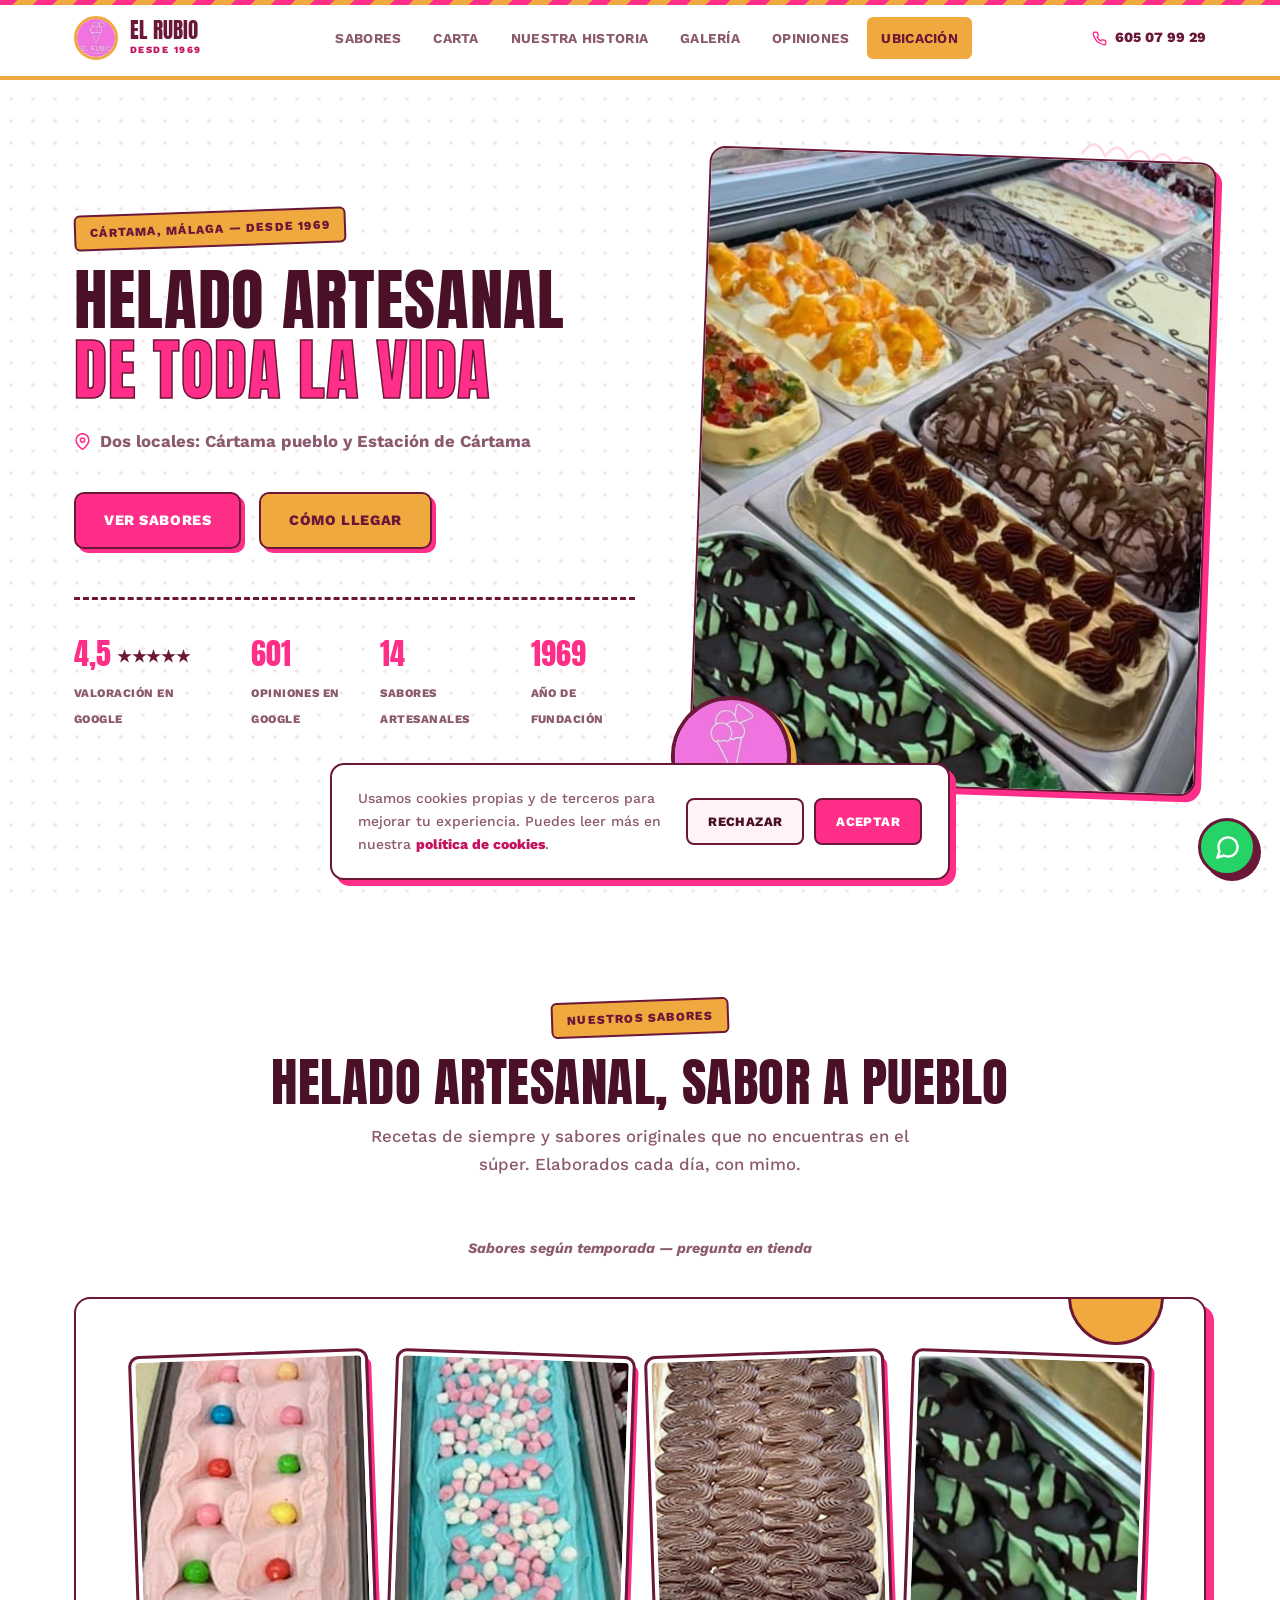
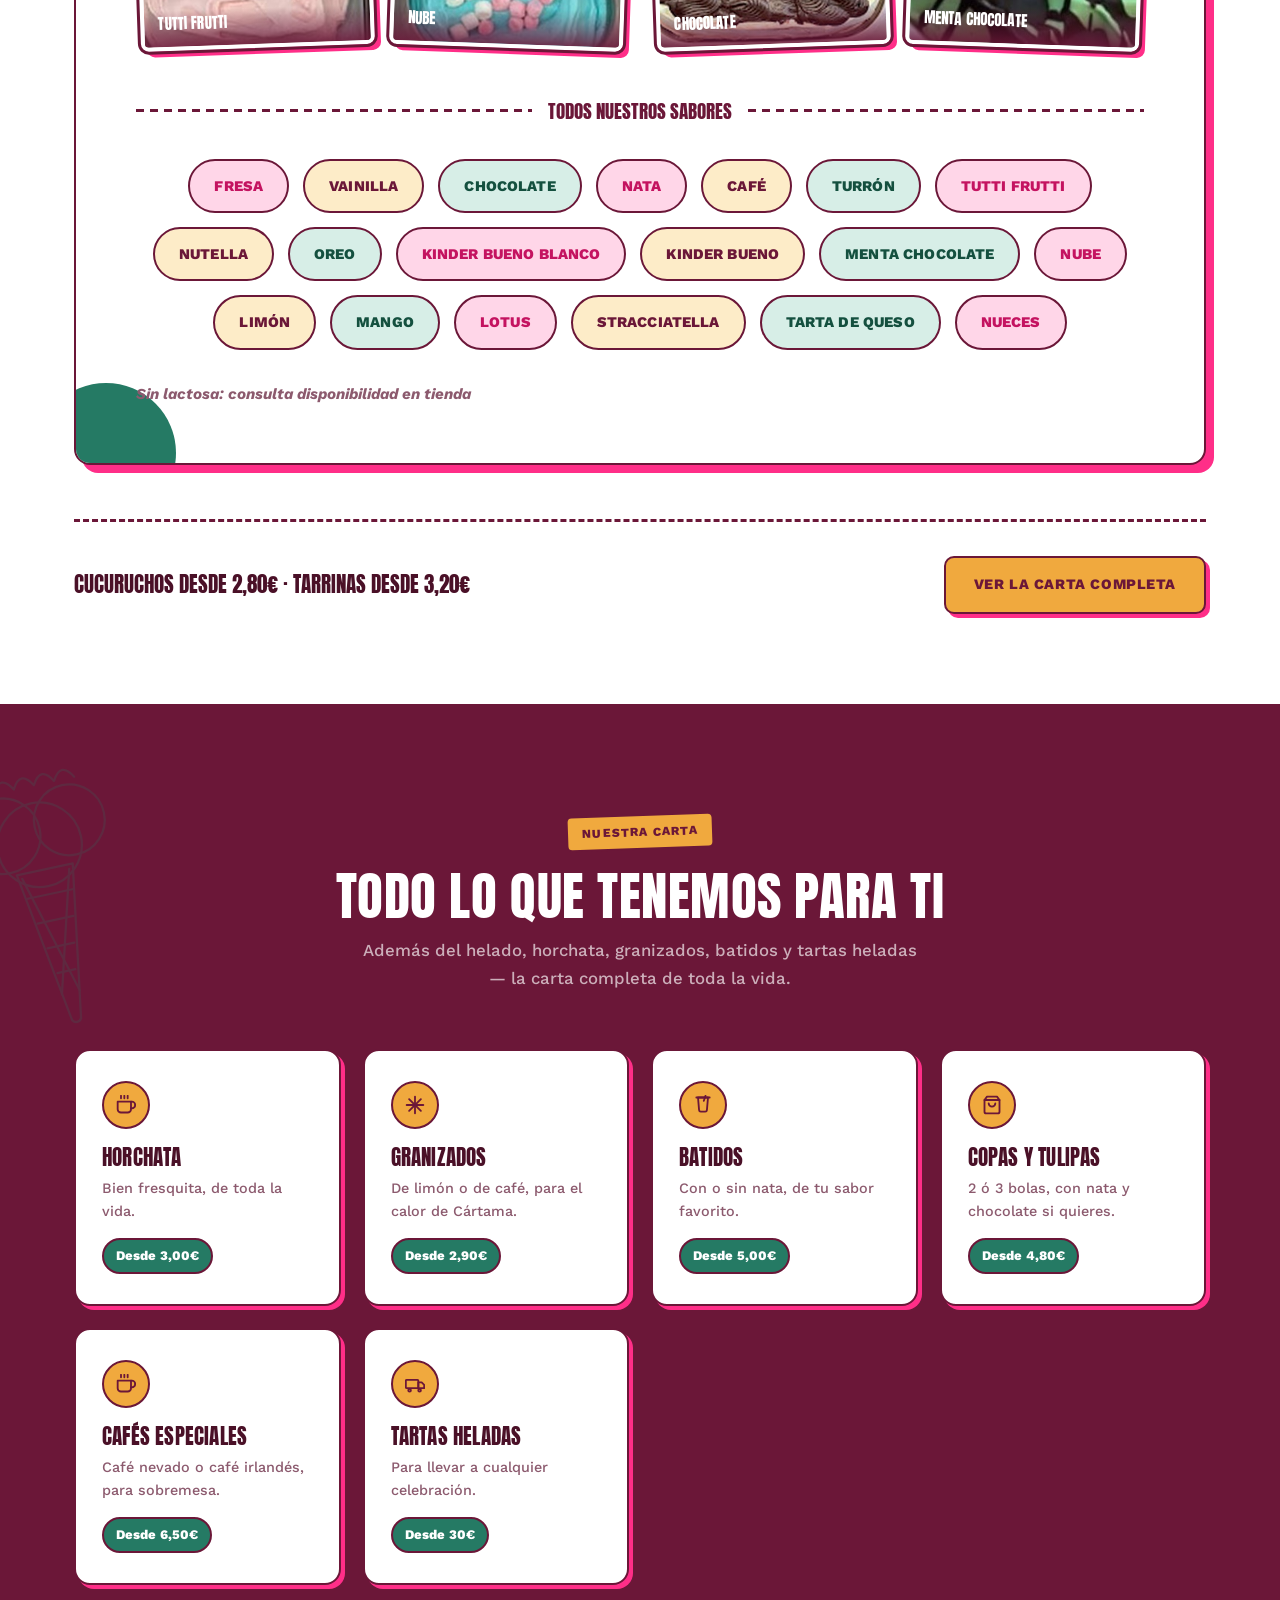
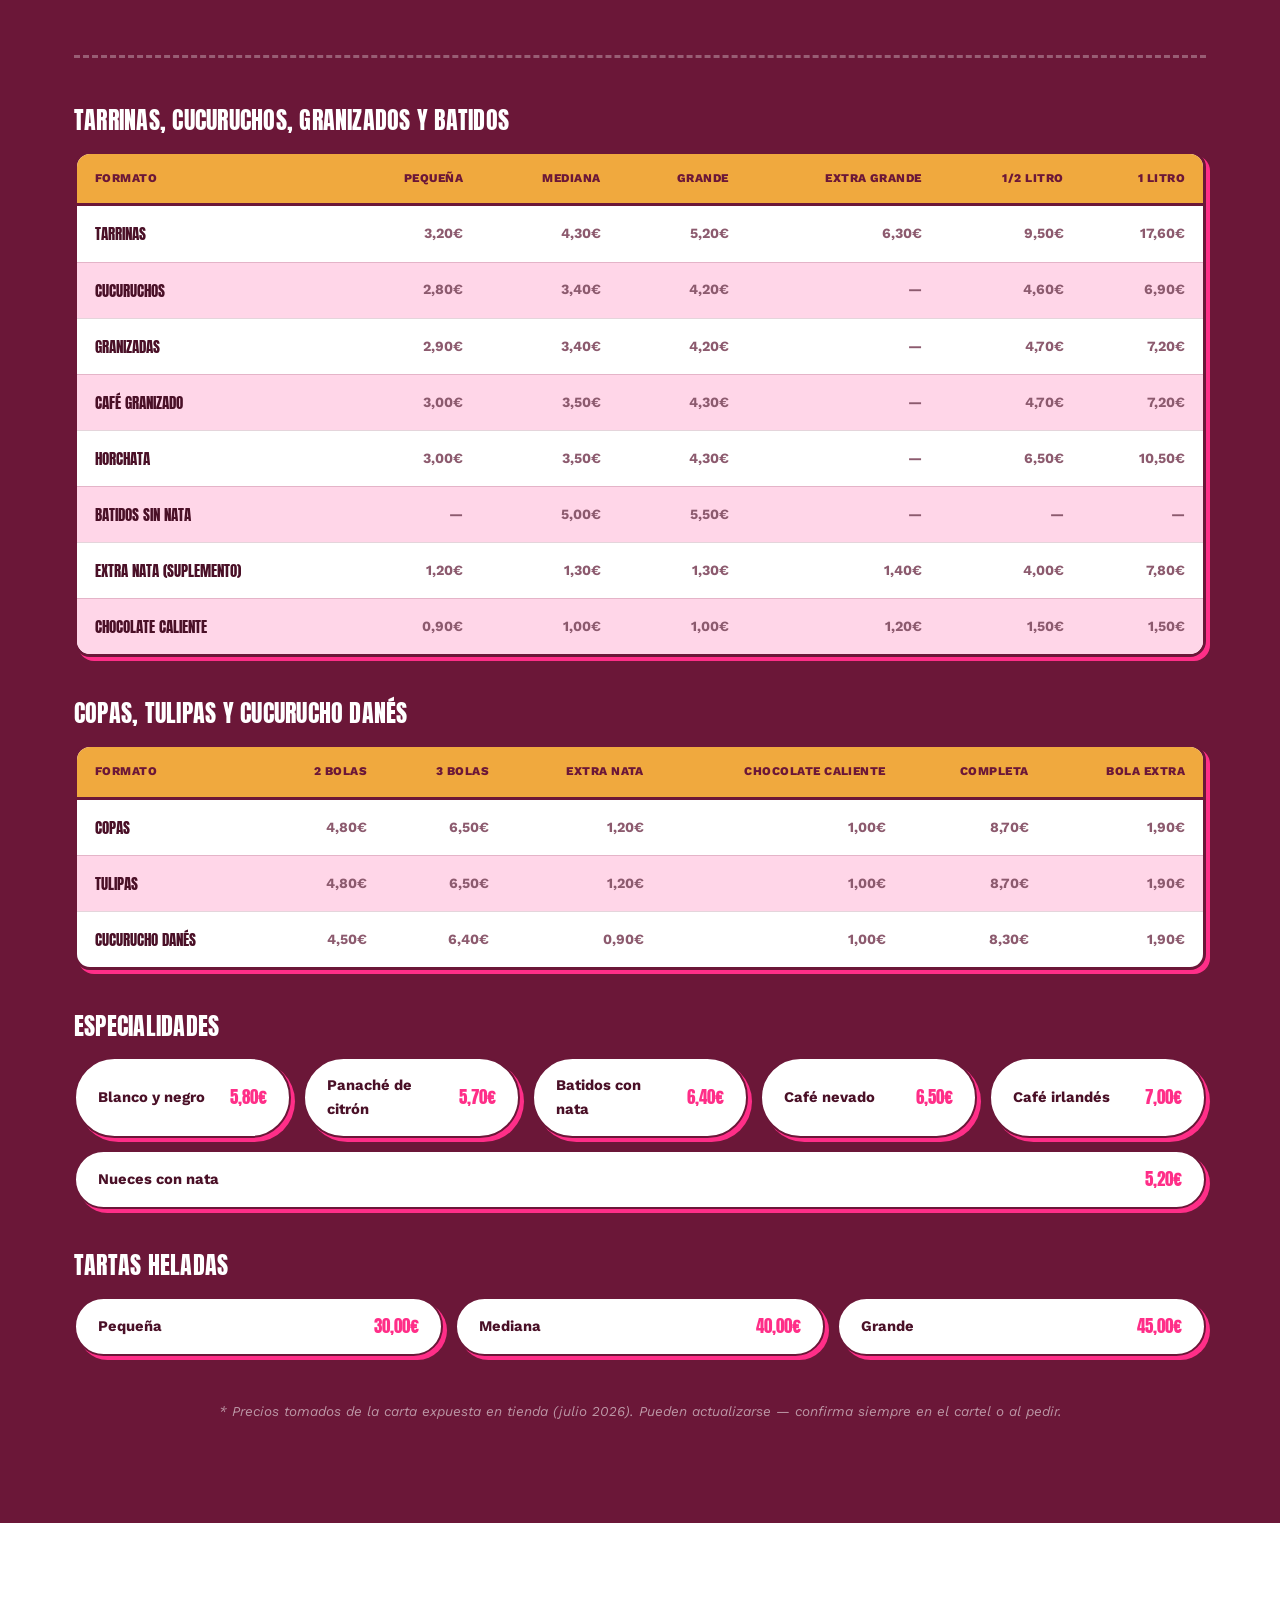
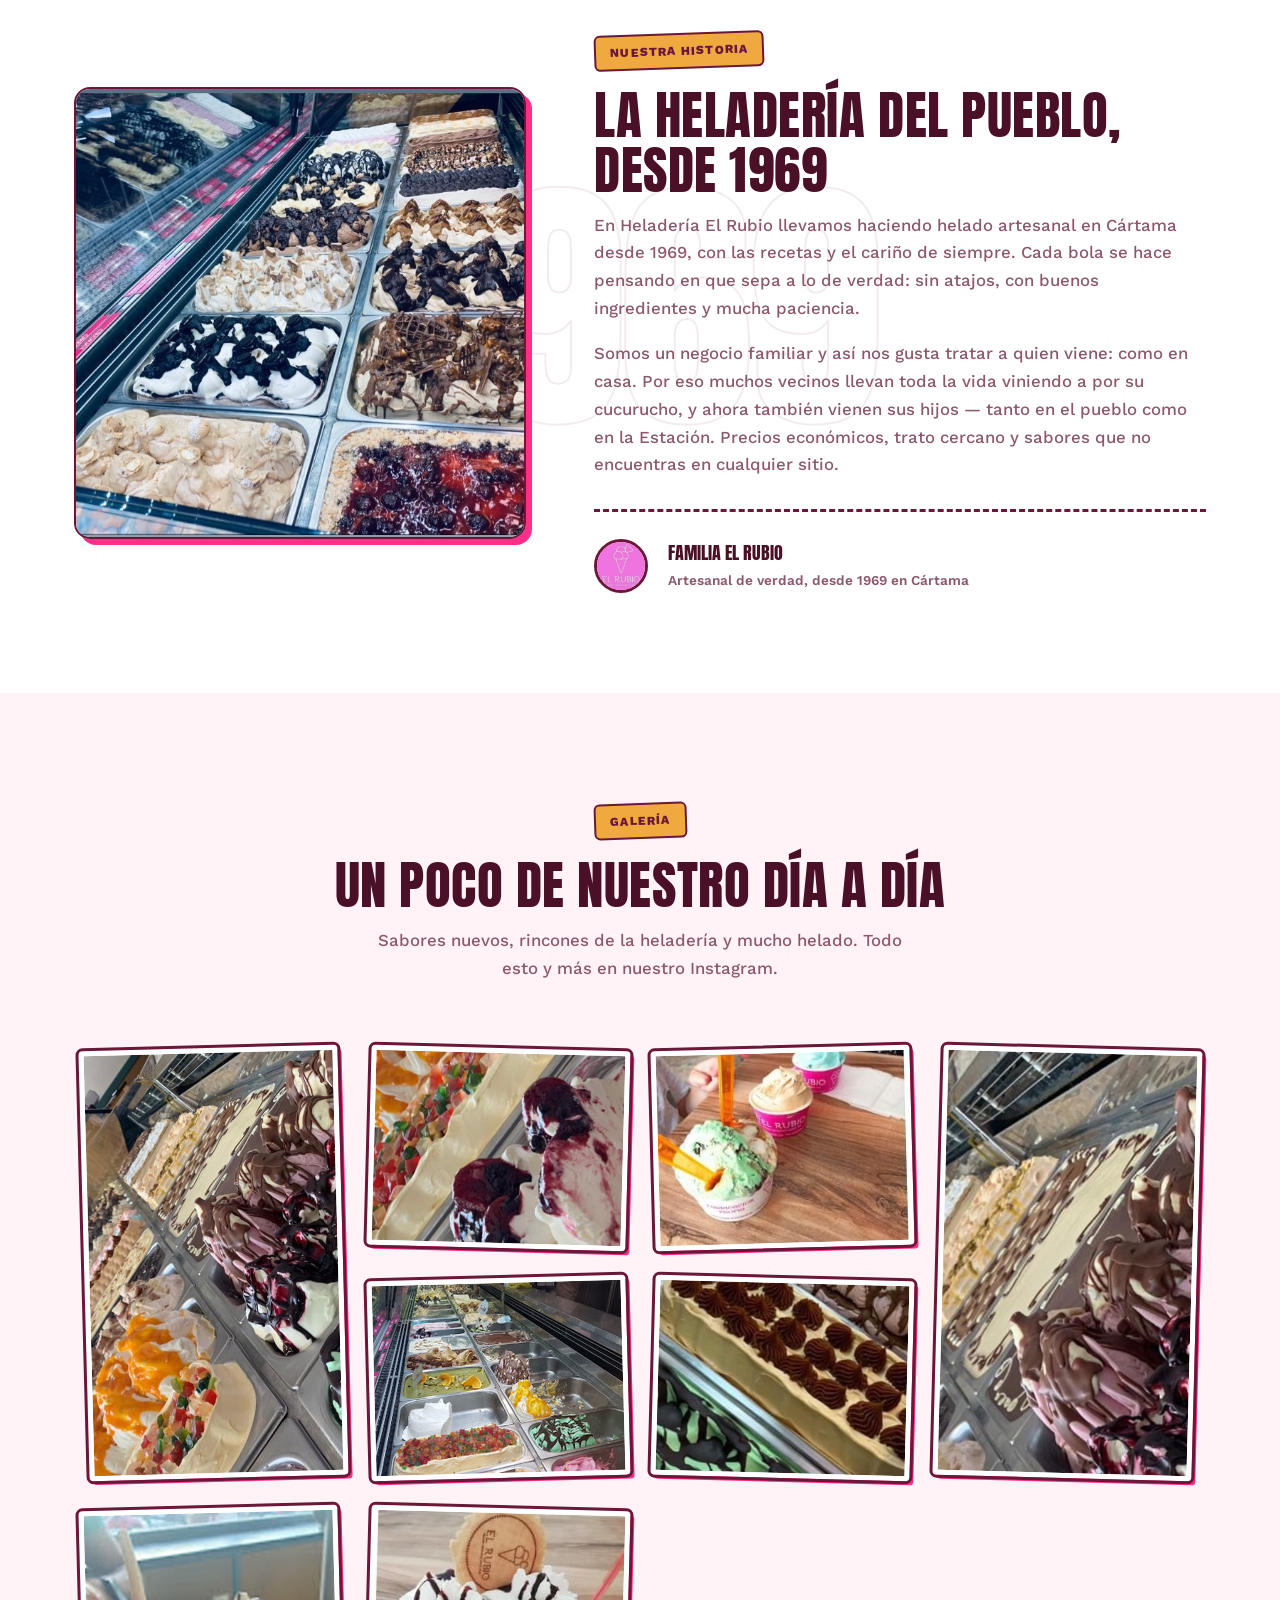
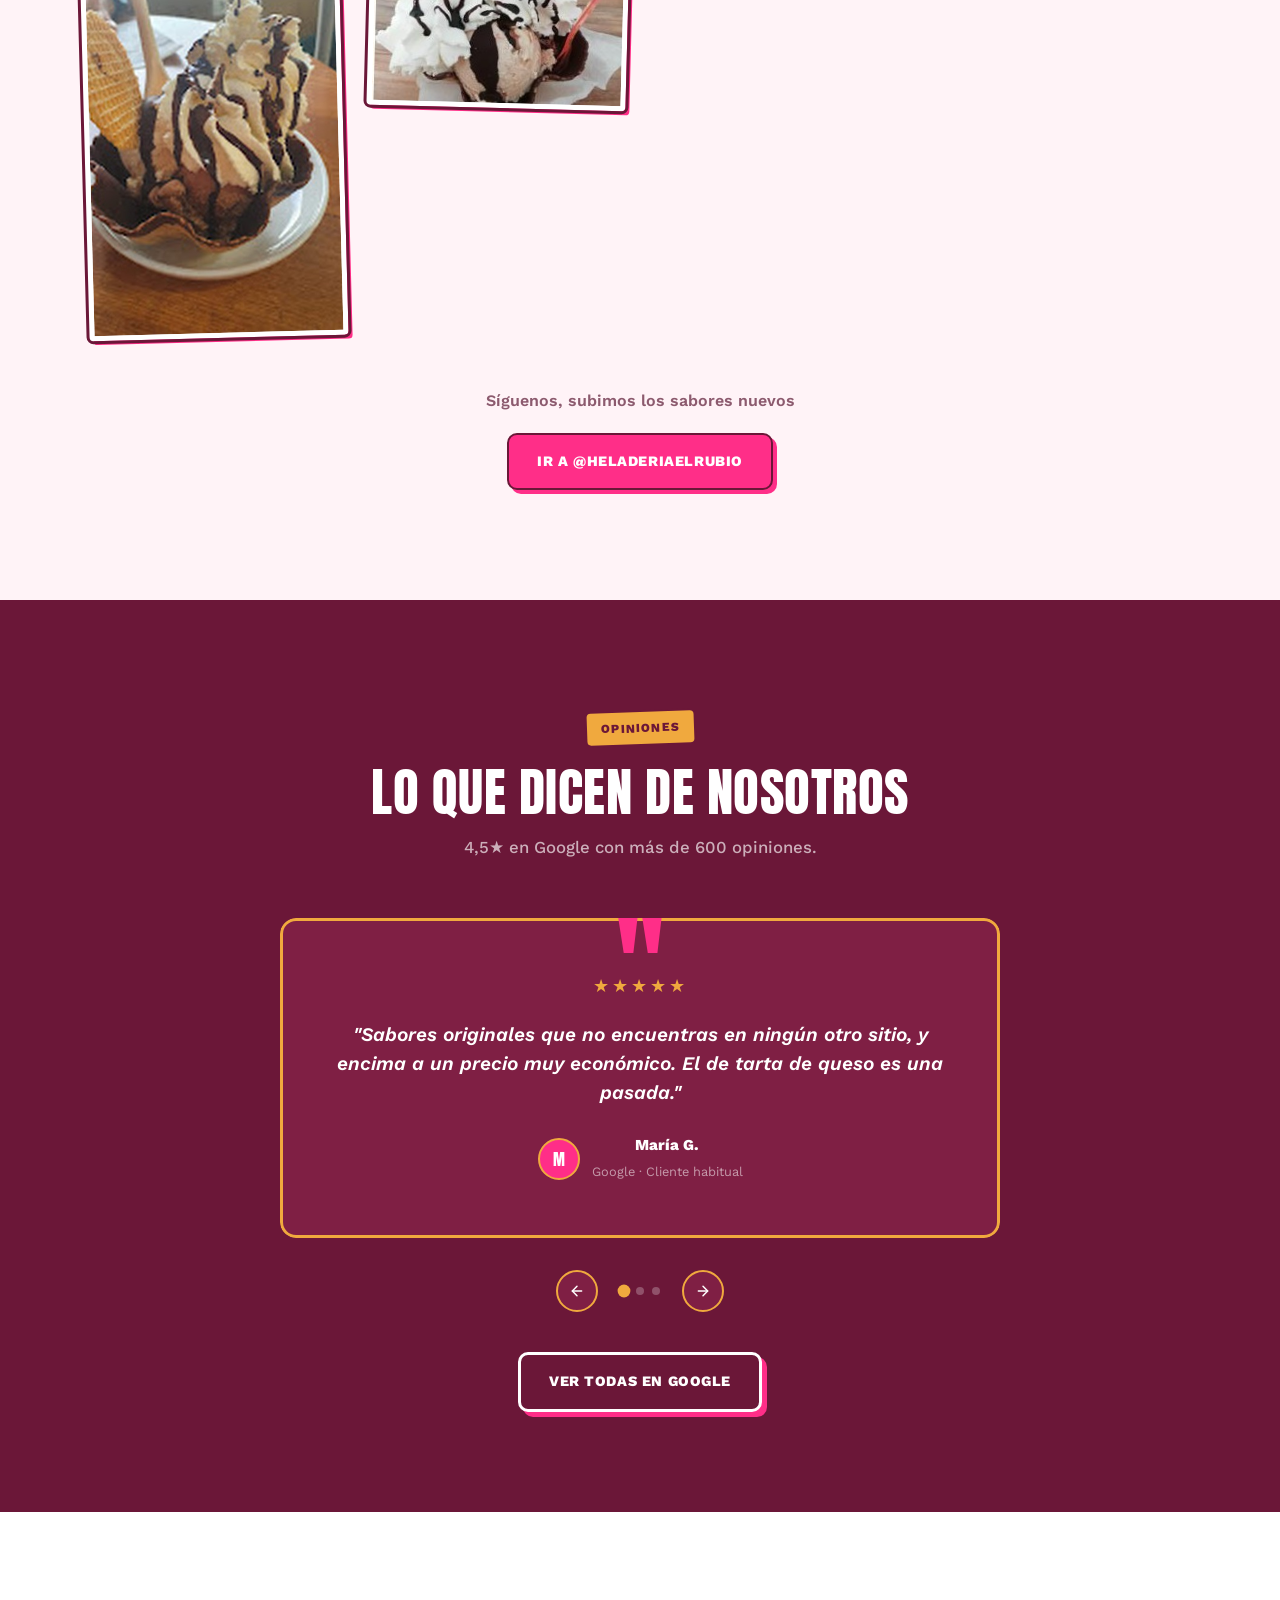
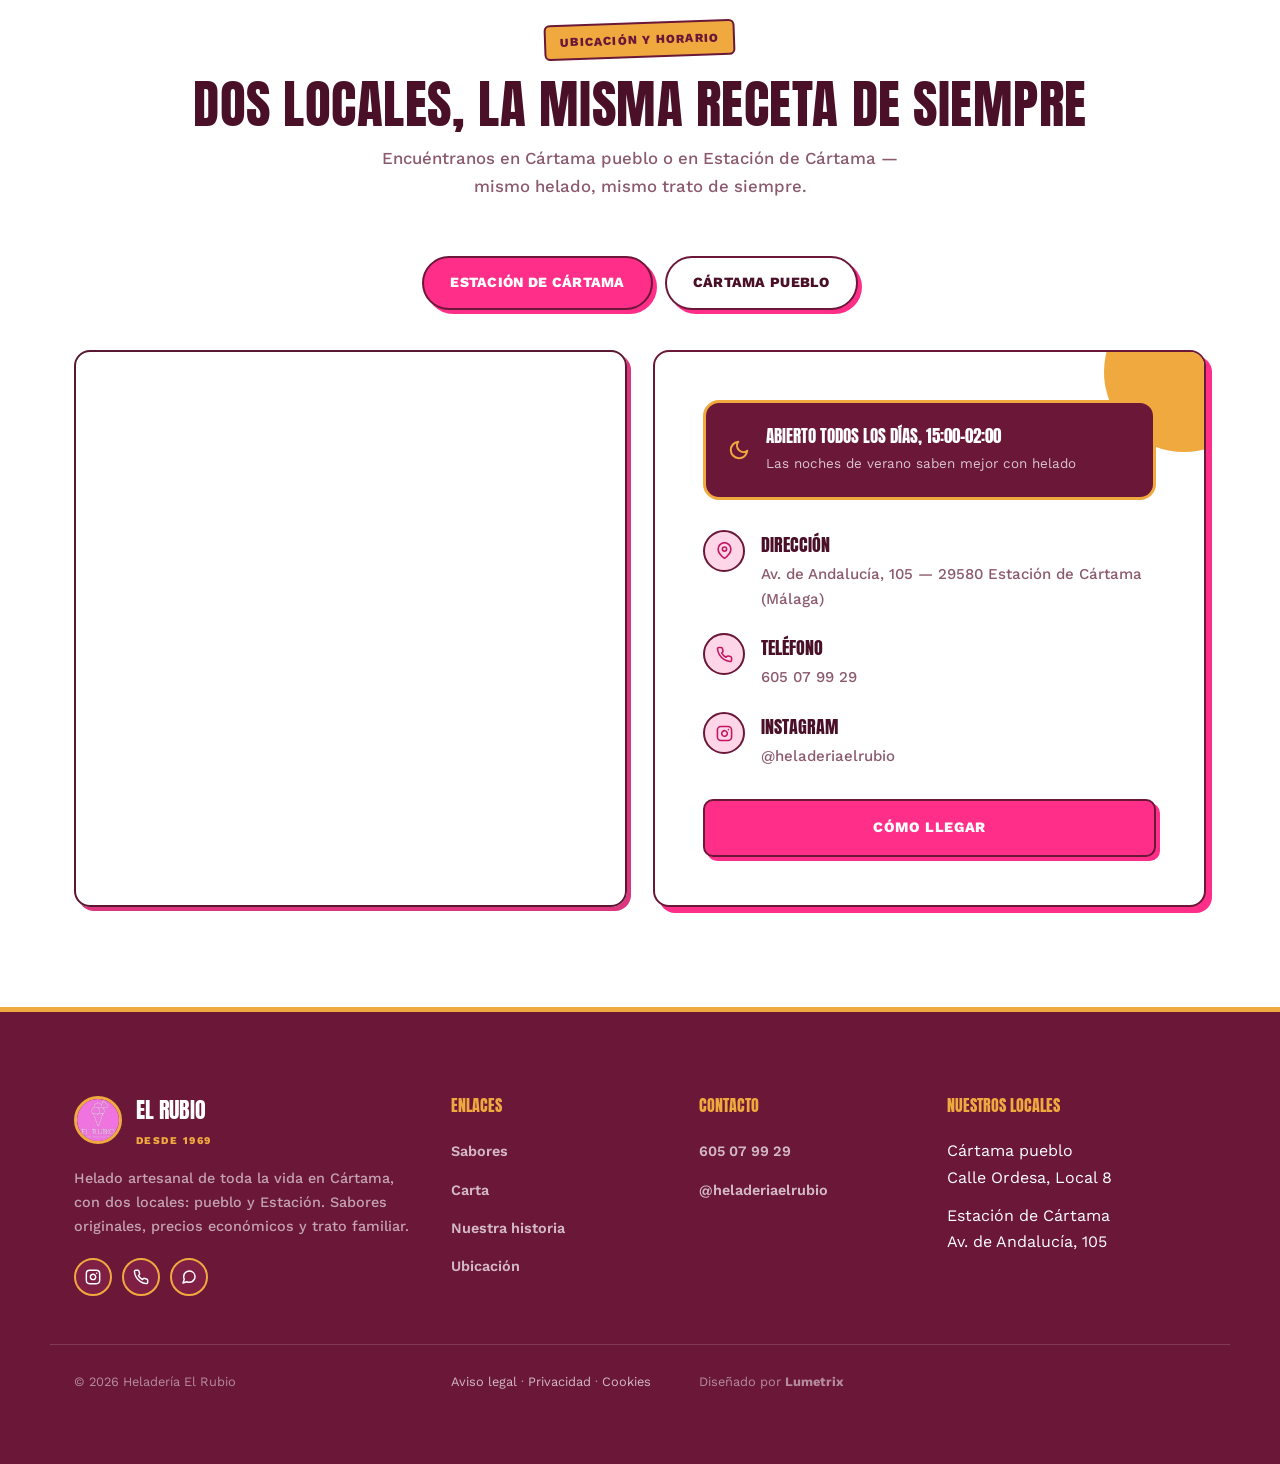
==== commit b6f5d014: "Suavizar street food: rosa y blanco como color principal, menos morado Header y menú móvil pasan a b" ====
--- a/index.html
+++ b/index.html
@@ -24,14 +24,14 @@
 <link rel="icon" type="image/png" sizes="16x16" href="img/favicon-16.png">
 <link rel="apple-touch-icon" href="img/apple-touch-icon.png">
 <link rel="manifest" href="site.webmanifest">
-<meta name="theme-color" content="#3A0E52">
+<meta name="theme-color" content="#FFFFFF">
 
 <!-- Fuentes -->
 <link rel="preconnect" href="https://fonts.googleapis.com">
 <link rel="preconnect" href="https://fonts.gstatic.com" crossorigin>
 <link href="https://fonts.googleapis.com/css2?family=Anton&family=Work+Sans:wght@400;500;600;700;800&display=swap" rel="stylesheet">
 
-<link rel="stylesheet" href="css/style.css?v=6">
+<link rel="stylesheet" href="css/style.css?v=7">
 
 <!-- Schema.org: IceCreamShop (dos locales) -->
 <script type="application/ld+json">
--- a/css/style.css
+++ b/css/style.css
@@ -1,33 +1,34 @@
 /* ============================================
    HELADERÍA EL RUBIO — estilos
-   Dirección de arte: STREET FOOD ROSA/MORADO — pegatinas sobre blanco
-   Paleta: morado tinta #3A0E52 · blanco #FFFFFF · rosa palo #F6CBE0 · rosa #FF2E88 · morado vivo #9B2FD1
+   Dirección de arte: STREET FOOD suavizado — rosa y blanco como color principal,
+   con toques cálidos de tinta baya, dorado y menta. Pegatinas más ligeras sobre blanco.
+   Paleta: rosa #FF2E88 · blanco #FFFFFF · tinta baya #6B1738 · dorado #F0A93E · menta #257A64
 ============================================ */
 
 :root {
-  --negro: #3A0E52;
-  --negro-2: #4D1868;
+  --negro: #6B1738;
+  --negro-2: #7F1F44;
   --crema: #FFFFFF;
-  --crema-2: #FBEFF6;
+  --crema-2: #FFF3F7;
   --rosa: #FF2E88;
-  --rosa-suave: #F6CBE0;
-  --rosa-fuerte: #C41C6B;
-  --menta: #6B1F9E;
-  --menta-suave: #E7D6F5;
-  --menta-fuerte: #4A1670;
-  --dorado: #B84FE8;
-  --dorado-suave: #F3E2FA;
-  --verde: #B24FC0;
-  --verde-suave: #F1DCF0;
-  --texto: #2E0A42;
-  --texto-suave: #7A5C8C;
+  --rosa-suave: #FFD6E8;
+  --rosa-fuerte: #C41360;
+  --menta: #257A64;
+  --menta-suave: #D7EEE7;
+  --menta-fuerte: #14503F;
+  --dorado: #F0A93E;
+  --dorado-suave: #FDECC8;
+  --verde: #257A64;
+  --verde-suave: #D7EEE7;
+  --texto: #4A1027;
+  --texto-suave: #8C5A6E;
   --blanco: #FFFFFF;
-  --linea: rgba(58,14,82,0.18);
+  --linea: rgba(107,23,56,0.18);
   --linea-clara: rgba(255,255,255,0.4);
-  --radio: 12px;
-  --borde: 3px solid var(--negro);
-  --sombra: 7px 7px 0 var(--negro);
-  --sombra-suave: 5px 5px 0 var(--negro);
+  --radio: 16px;
+  --borde: 2.5px solid var(--negro);
+  --sombra: 6px 6px 0 var(--rosa);
+  --sombra-suave: 4px 4px 0 var(--rosa);
   --ff-display: 'Anton', sans-serif;
   --ff-texto: 'Work Sans', sans-serif;
 }
@@ -61,7 +62,7 @@
   left: 12px;
   z-index: 2000;
   background: var(--dorado);
-  color: var(--blanco);
+  color: var(--negro);
   font-family: var(--ff-texto);
   font-weight: 800;
   font-size: 0.85rem;
@@ -109,7 +110,7 @@
   font-size: 0.76rem;
   letter-spacing: 0.1em;
   text-transform: uppercase;
-  color: var(--blanco);
+  color: var(--negro);
   background: var(--dorado);
   border: 2px solid var(--negro);
   padding: 6px 14px;
@@ -176,8 +177,8 @@
   box-shadow: var(--sombra-suave);
 }
 .btn .icono-svg { width: 16px; height: 16px; }
-.btn:hover { transform: translate(-2px, -2px); box-shadow: 7px 7px 0 var(--negro); }
-.btn:active { transform: translate(3px, 3px); box-shadow: 1px 1px 0 var(--negro); }
+.btn:hover { transform: translate(-2px, -2px); box-shadow: 6px 6px 0 var(--rosa); }
+.btn:active { transform: translate(3px, 3px); box-shadow: 1px 1px 0 var(--rosa); }
 
 .btn-primario {
   background: var(--rosa);
@@ -186,7 +187,7 @@
 
 .btn-secundario {
   background: var(--dorado);
-  color: var(--blanco);
+  color: var(--negro);
 }
 
 .btn-outline-claro {
@@ -204,7 +205,7 @@
   position: fixed;
   top: 0; left: 0; right: 0;
   z-index: 1000;
-  background: var(--negro);
+  background: var(--blanco);
   padding: 16px 0;
   border-bottom: 4px solid var(--dorado);
   transition: padding .3s ease;
@@ -215,8 +216,8 @@
 .logo { display: flex; align-items: center; gap: 12px; }
 .logo-badge { width: 44px; height: 44px; border-radius: 50%; overflow: hidden; flex-shrink: 0; border: 3px solid var(--dorado); }
 .logo-badge img { width: 100%; height: 100%; object-fit: cover; }
-.logo-texto { font-family: var(--ff-display); font-weight: 400; text-transform: uppercase; font-size: 1.3rem; color: var(--crema); letter-spacing: 0.01em; line-height: 1; }
-.logo-texto span { display: block; font-family: var(--ff-texto); font-weight: 800; text-transform: uppercase; font-size: 0.6rem; letter-spacing: 0.15em; color: var(--dorado); margin-top: 3px; }
+.logo-texto { font-family: var(--ff-display); font-weight: 400; text-transform: uppercase; font-size: 1.3rem; color: var(--negro); letter-spacing: 0.01em; line-height: 1; }
+.logo-texto span { display: block; font-family: var(--ff-texto); font-weight: 800; text-transform: uppercase; font-size: 0.6rem; letter-spacing: 0.15em; color: var(--rosa-fuerte); margin-top: 3px; }
 
 .nav-desktop { display: flex; align-items: center; gap: 4px; }
 .nav-desktop a {
@@ -228,20 +229,20 @@
   text-transform: uppercase;
   padding: 10px 14px;
   border-radius: 6px;
-  color: rgba(255,255,255,0.8);
+  color: var(--texto-suave);
   transition: color .2s ease, background .2s ease;
 }
-.nav-desktop a:hover, .nav-desktop a.activo { color: var(--blanco); background: var(--dorado); }
+.nav-desktop a:hover, .nav-desktop a.activo { color: var(--negro); background: var(--dorado); }
 
 .nav-cta { display: flex; align-items: center; gap: 20px; }
 .nav-tel {
   display: flex; align-items: center; gap: 8px;
   font-family: var(--ff-texto); font-weight: 800; font-size: 0.88rem;
-  color: var(--crema);
+  color: var(--negro);
   transition: color .2s ease;
 }
 .nav-tel .icono-svg { width: 15px; height: 15px; color: var(--rosa); }
-.nav-tel:hover { color: var(--dorado); }
+.nav-tel:hover { color: var(--rosa-fuerte); }
 
 .btn-menu {
   display: none;
@@ -253,7 +254,7 @@
   padding: 10px;
   z-index: 1200;
 }
-.btn-menu span { width: 24px; height: 3px; border-radius: 2px; background: var(--dorado); transition: all .3s ease; }
+.btn-menu span { width: 24px; height: 3px; border-radius: 2px; background: var(--negro); transition: all .3s ease; }
 .btn-menu.abierto span:nth-child(1) { transform: translateY(8px) rotate(45deg); }
 .btn-menu.abierto span:nth-child(2) { opacity: 0; }
 .btn-menu.abierto span:nth-child(3) { transform: translateY(-8px) rotate(-45deg); }
@@ -261,7 +262,7 @@
 .nav-movil {
   position: fixed;
   inset: 0;
-  background: var(--negro);
+  background: var(--blanco);
   z-index: 1100;
   display: flex;
   flex-direction: column;
@@ -274,8 +275,8 @@
   pointer-events: none;
 }
 .nav-movil.abierto { transform: translateY(0); opacity: 1; pointer-events: auto; }
-.nav-movil a { font-family: var(--ff-display); font-weight: 400; text-transform: uppercase; font-size: 1.7rem; color: var(--crema); }
-.nav-movil a:hover { color: var(--dorado); }
+.nav-movil a { font-family: var(--ff-display); font-weight: 400; text-transform: uppercase; font-size: 1.7rem; color: var(--negro); }
+.nav-movil a:hover { color: var(--rosa-fuerte); }
 .nav-movil .nav-tel { margin-top: 22px; font-size: 1.05rem; }
 
 /* ============================================
@@ -289,7 +290,7 @@
   padding-top: 132px;
   padding-bottom: 90px;
   background:
-    radial-gradient(circle, rgba(58,14,82,0.09) 2px, transparent 2px),
+    radial-gradient(circle, rgba(107,23,56,0.09) 2px, transparent 2px),
     var(--crema);
   background-size: 22px 22px;
   overflow: hidden;
@@ -342,7 +343,7 @@
   transform: rotate(2deg);
   transition: transform .3s ease, box-shadow .3s ease;
 }
-.hero-imagen:hover { transform: rotate(0deg); box-shadow: 10px 10px 0 var(--rosa); }
+.hero-imagen:hover { transform: rotate(0deg); box-shadow: 8px 8px 0 var(--rosa); }
 
 .foto-real { width: 100%; height: 100%; object-fit: cover; display: block; transition: transform .5s ease; }
 
@@ -361,7 +362,7 @@
   border-radius: 50%;
   overflow: hidden;
   border: 4px solid var(--negro);
-  box-shadow: 6px 6px 0 var(--dorado);
+  box-shadow: 5px 5px 0 var(--dorado);
   transform: rotate(-8deg);
 }
 .hero-sello img { width: 100%; height: 100%; object-fit: cover; }
@@ -381,9 +382,9 @@
   font-weight: 700;
   font-size: 0.85rem;
   letter-spacing: 0.01em;
-  color: rgba(58,14,82,0.55);
+  color: rgba(107,23,56,0.55);
   background-color: var(--crema-2);
-  background-image: repeating-linear-gradient(135deg, rgba(58,14,82,0.04) 0 1px, transparent 1px 22px);
+  background-image: repeating-linear-gradient(135deg, rgba(107,23,56,0.04) 0 1px, transparent 1px 22px);
   overflow: hidden;
 }
 .img-placeholder::after {
@@ -446,9 +447,9 @@
   box-shadow: var(--sombra);
   transition: transform .25s ease, box-shadow .25s ease;
 }
-.sabores-fotos-item:nth-child(odd) { transform: rotate(-3deg); }
-.sabores-fotos-item:nth-child(even) { transform: rotate(3deg); }
-.sabores-fotos-item:hover { transform: rotate(0deg) scale(1.05); box-shadow: 9px 9px 0 var(--rosa); z-index: 2; }
+.sabores-fotos-item:nth-child(odd) { transform: rotate(-2deg); }
+.sabores-fotos-item:nth-child(even) { transform: rotate(2deg); }
+.sabores-fotos-item:hover { transform: rotate(0deg) scale(1.05); box-shadow: 7px 7px 0 var(--rosa); z-index: 2; }
 .sabores-fotos-item:hover .foto-real { transform: scale(1.1); }
 .sabores-fotos-item span {
   position: absolute; left: 0; right: 0; bottom: 0;
@@ -459,7 +460,7 @@
   font-size: 0.95rem;
   letter-spacing: 0.01em;
   color: var(--crema);
-  background: linear-gradient(0deg, rgba(58,14,82,0.85), transparent 75%);
+  background: linear-gradient(0deg, rgba(107,23,56,0.85), transparent 75%);
 }
 
 .sabores-divisor {
@@ -487,7 +488,7 @@
   border: var(--borde);
   border-radius: 16px;
   padding: 56px 60px;
-  box-shadow: 10px 10px 0 var(--negro);
+  box-shadow: 8px 8px 0 var(--rosa);
   position: relative;
   overflow: hidden;
 }
@@ -527,16 +528,16 @@
   white-space: nowrap;
   transition: transform .15s ease, box-shadow .15s ease;
 }
-.pill-sabor:hover { transform: translate(-2px, -2px); box-shadow: 4px 4px 0 var(--negro); }
+.pill-sabor:hover { transform: translate(-2px, -2px); box-shadow: 4px 4px 0 var(--rosa); }
 
 .pill-sabor.c-rosa { background: var(--rosa-suave); color: var(--rosa-fuerte); }
-.pill-sabor.c-dorado { background: var(--dorado-suave); color: var(--menta-fuerte); }
+.pill-sabor.c-dorado { background: var(--dorado-suave); color: var(--negro); }
 .pill-sabor.c-verde { background: var(--menta-suave); color: var(--menta-fuerte); }
 .pill-sabor.c-neutro { background: var(--crema-2); color: var(--texto-suave); white-space: normal; text-transform: none; font-weight: 700; }
 
 .sabores-panel .nota-sabores { position: relative; z-index: 1; margin-top: 32px; margin-bottom: 0; font-size: 0.95rem; }
 
-.precios-aviso { font-size: 0.82rem; color: var(--texto-suave); font-style: italic; max-width: 280px; }
+.precios-aviso { font-size: 0.82rem; color: var(--texto-suave); max-width: 280px; font-style: italic; }
 
 .sabores-cta {
   margin-top: 54px;
@@ -573,7 +574,7 @@
   box-shadow: var(--sombra-suave);
   transition: transform .2s ease, box-shadow .2s ease;
 }
-.tarjeta-servicio:hover { transform: translate(-3px, -3px); box-shadow: 8px 8px 0 var(--negro); z-index: 1; }
+.tarjeta-servicio:hover { transform: translate(-3px, -3px); box-shadow: 6px 6px 0 var(--rosa); z-index: 1; }
 .tarjeta-servicio .icono-servicio {
   width: 48px; height: 48px;
   border-radius: 50%;
@@ -582,7 +583,7 @@
   display: flex; align-items: center; justify-content: center;
   transition: background .2s ease, color .2s ease;
   margin: 0 0 18px;
-  color: var(--blanco);
+  color: var(--negro);
 }
 .tarjeta-servicio .icono-servicio .icono-svg { width: 20px; height: 20px; }
 .tarjeta-servicio:hover .icono-servicio { background: var(--rosa); color: var(--blanco); }
@@ -629,7 +630,7 @@
   font-size: 0.74rem;
   letter-spacing: 0.04em;
   text-transform: uppercase;
-  color: var(--blanco);
+  color: var(--negro);
   background: var(--dorado);
   border-bottom: 3px solid var(--negro);
 }
@@ -648,10 +649,10 @@
   padding: 14px 22px;
   display: flex; align-items: center; justify-content: space-between;
   gap: 12px;
-  box-shadow: 4px 4px 0 var(--negro);
+  box-shadow: 4px 4px 0 var(--rosa);
   transition: transform .2s ease, box-shadow .2s ease;
 }
-.especialidad-item:hover { transform: translate(-2px, -2px); box-shadow: 6px 6px 0 var(--negro); }
+.especialidad-item:hover { transform: translate(-2px, -2px); box-shadow: 6px 6px 0 var(--rosa); }
 .especialidad-item span { font-family: var(--ff-texto); font-weight: 700; font-size: 0.92rem; color: var(--texto); }
 .especialidad-item strong { font-family: var(--ff-display); font-weight: 400; color: var(--rosa); font-size: 1.05rem; }
 
@@ -678,14 +679,14 @@
   font-weight: 400;
   font-size: clamp(9rem, 22vw, 17rem);
   color: transparent;
-  -webkit-text-stroke: 2px rgba(58,14,82,0.08);
+  -webkit-text-stroke: 2px rgba(107,23,56,0.08);
   white-space: nowrap;
   pointer-events: none;
   z-index: 0;
   letter-spacing: -0.02em;
 }
 .historia-imagen { border-radius: var(--radio); aspect-ratio: 1/1; overflow: hidden; border: var(--borde); box-shadow: var(--sombra); transform: rotate(-2deg); transition: transform .3s ease, box-shadow .3s ease; }
-.historia-imagen:hover { transform: rotate(0deg); box-shadow: 10px 10px 0 var(--menta); }
+.historia-imagen:hover { transform: rotate(0deg); box-shadow: 8px 8px 0 var(--menta); }
 .historia-texto p { margin-bottom: 18px; color: var(--texto-suave); font-size: 1.05rem; font-weight: 500; }
 .historia-firma { display: flex; align-items: center; gap: 20px; margin-top: 30px; padding-top: 26px; border-top: 3px dashed var(--negro); }
 .historia-firma .logo-badge { width: 54px; height: 54px; border-color: var(--negro); }
@@ -718,9 +719,9 @@
   box-shadow: var(--sombra-suave);
   transition: transform .2s ease, box-shadow .2s ease;
 }
-.item-galeria:nth-child(odd) { transform: rotate(-2.5deg); }
-.item-galeria:nth-child(even) { transform: rotate(2.5deg); }
-.item-galeria:hover { transform: rotate(0deg) scale(1.06); box-shadow: 8px 8px 0 var(--rosa); z-index: 3; }
+.item-galeria:nth-child(odd) { transform: rotate(-1.5deg); }
+.item-galeria:nth-child(even) { transform: rotate(1.5deg); }
+.item-galeria:hover { transform: rotate(0deg) scale(1.06); box-shadow: 6px 6px 0 var(--rosa); z-index: 3; }
 .item-galeria .img-placeholder { transition: opacity .3s ease; font-size: 0.8rem; }
 .item-galeria:hover .img-placeholder { opacity: 0.35; }
 .item-galeria:hover .foto-real { transform: scale(1.1); }
@@ -739,7 +740,7 @@
   font-weight: 400;
   text-transform: uppercase;
   font-size: 0.85rem;
-  background: rgba(58,14,82,0.55);
+  background: rgba(107,23,56,0.55);
   opacity: 0;
   transition: opacity .3s ease;
   pointer-events: none;
@@ -832,10 +833,10 @@
   border: 2.5px solid var(--negro);
   color: var(--texto);
   cursor: pointer;
-  box-shadow: 4px 4px 0 var(--negro);
+  box-shadow: 4px 4px 0 var(--rosa);
   transition: background .2s ease, color .2s ease, transform .2s ease, box-shadow .2s ease;
 }
-.ubicacion-tab:hover { transform: translate(-2px, -2px); box-shadow: 6px 6px 0 var(--negro); }
+.ubicacion-tab:hover { transform: translate(-2px, -2px); box-shadow: 6px 6px 0 var(--rosa); }
 .ubicacion-tab.activo { background: var(--rosa); border-color: var(--negro); color: var(--blanco); }
 
 .ubicacion-grid { display: grid; grid-template-columns: 1fr 1fr; gap: 26px; align-items: stretch; }
@@ -964,24 +965,24 @@
   background: var(--dorado);
   border: 3px solid var(--negro);
   display: flex; align-items: center; justify-content: center;
-  color: var(--blanco);
+  color: var(--negro);
   cursor: pointer;
   z-index: 900;
   opacity: 0;
   transform: translateY(12px);
   pointer-events: none;
-  box-shadow: 4px 4px 0 var(--negro);
+  box-shadow: 4px 4px 0 var(--rosa);
   transition: opacity .25s ease, transform .25s ease;
 }
 .volver-arriba.visible { opacity: 1; transform: translateY(0); pointer-events: auto; }
 .volver-arriba .icono-svg { width: 18px; height: 18px; }
-.volver-arriba:hover { transform: translate(-2px, -2px); box-shadow: 6px 6px 0 var(--negro); }
+.volver-arriba:hover { transform: translate(-2px, -2px); box-shadow: 6px 6px 0 var(--rosa); }
 
 .lightbox {
   position: fixed;
   inset: 0;
   z-index: 2000;
-  background: rgba(58,14,82,0.94);
+  background: rgba(107,23,56,0.94);
   display: flex;
   align-items: center;
   justify-content: center;
@@ -1074,7 +1075,7 @@
   .sabores-fotos-item:nth-child(odd), .sabores-fotos-item:nth-child(even) { transform: rotate(-1.5deg); }
   .sabores-fotos-item:nth-child(even) { transform: rotate(1.5deg); }
   .sabores-fotos-item:hover { transform: scale(1.04); }
-  .sabores-panel { padding: 34px 20px; border-radius: 14px; box-shadow: 6px 6px 0 var(--negro); }
+  .sabores-panel { padding: 34px 20px; border-radius: 14px; box-shadow: 6px 6px 0 var(--rosa); }
   .sabores-divisor { margin: 36px 0 26px; }
   .pill-sabor { padding: 11px 18px; font-size: 0.84rem; }
   .pills-sabores-todos { gap: 10px; }
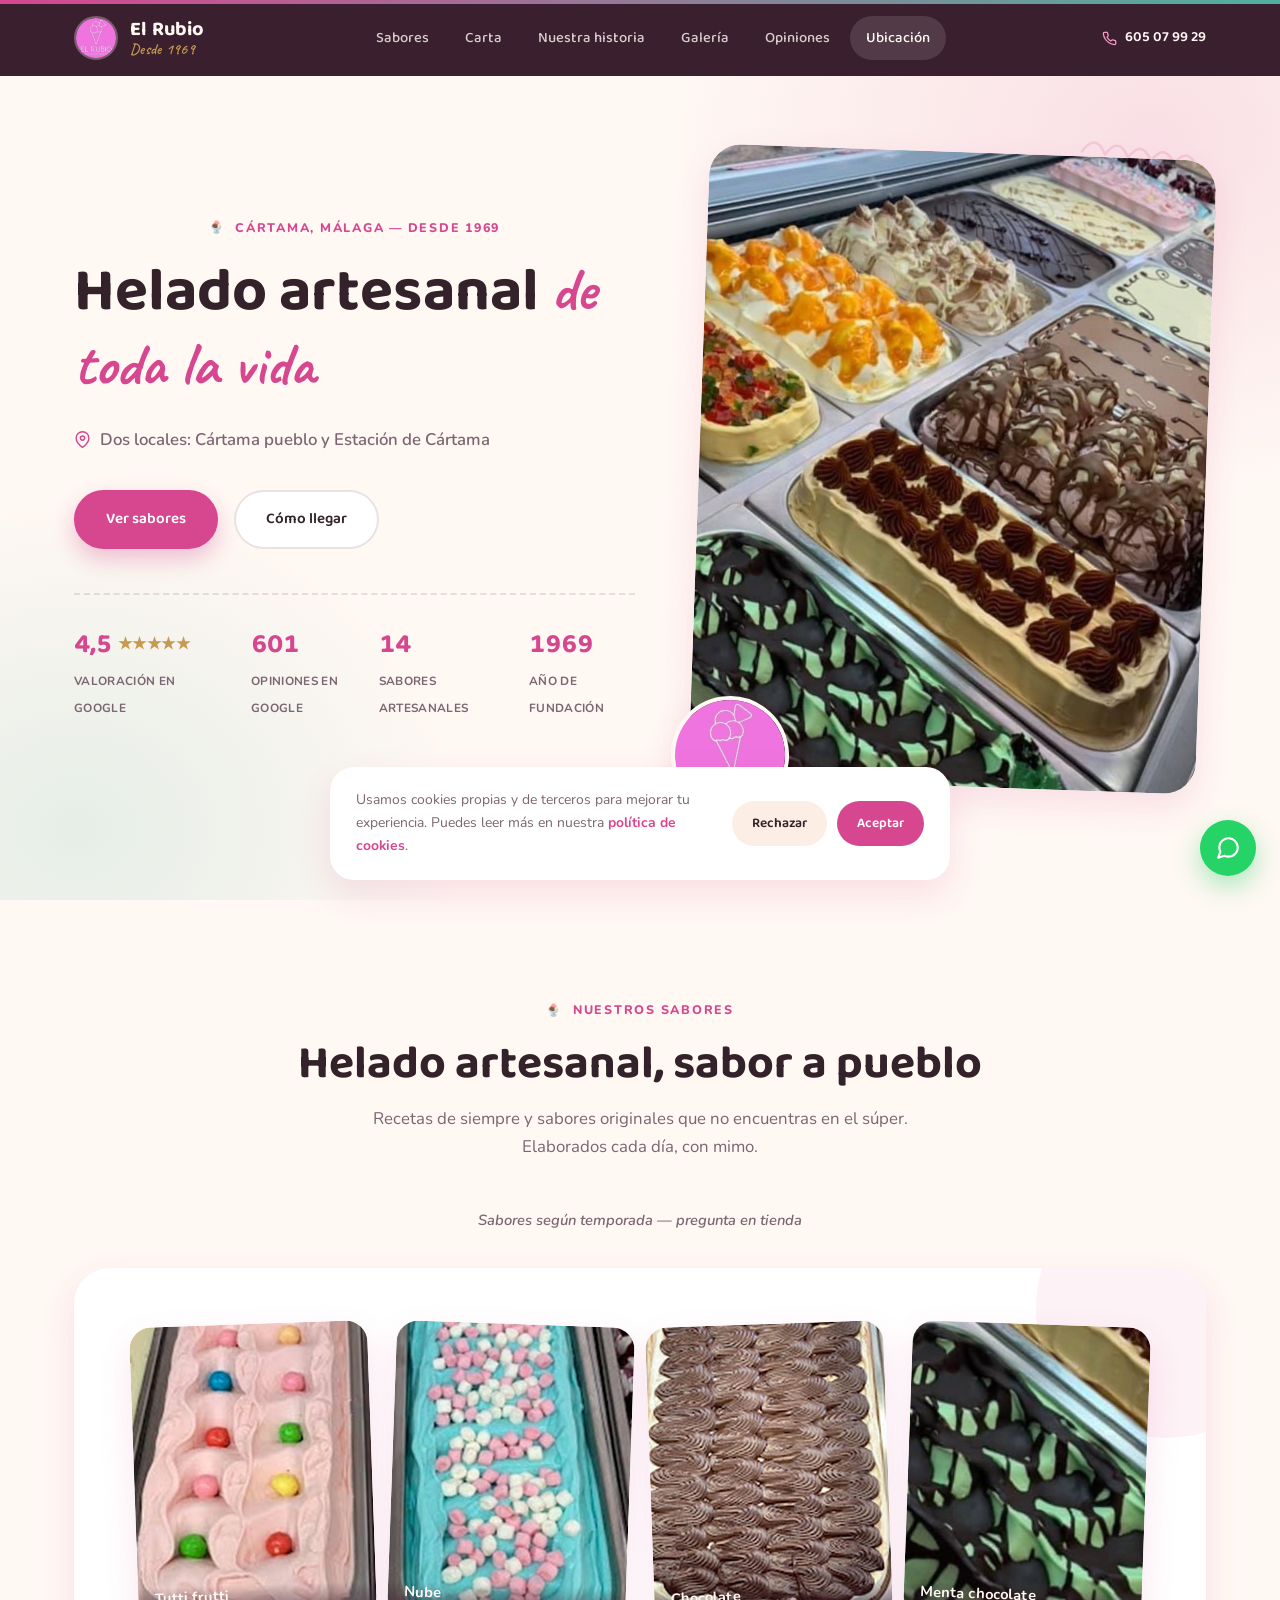
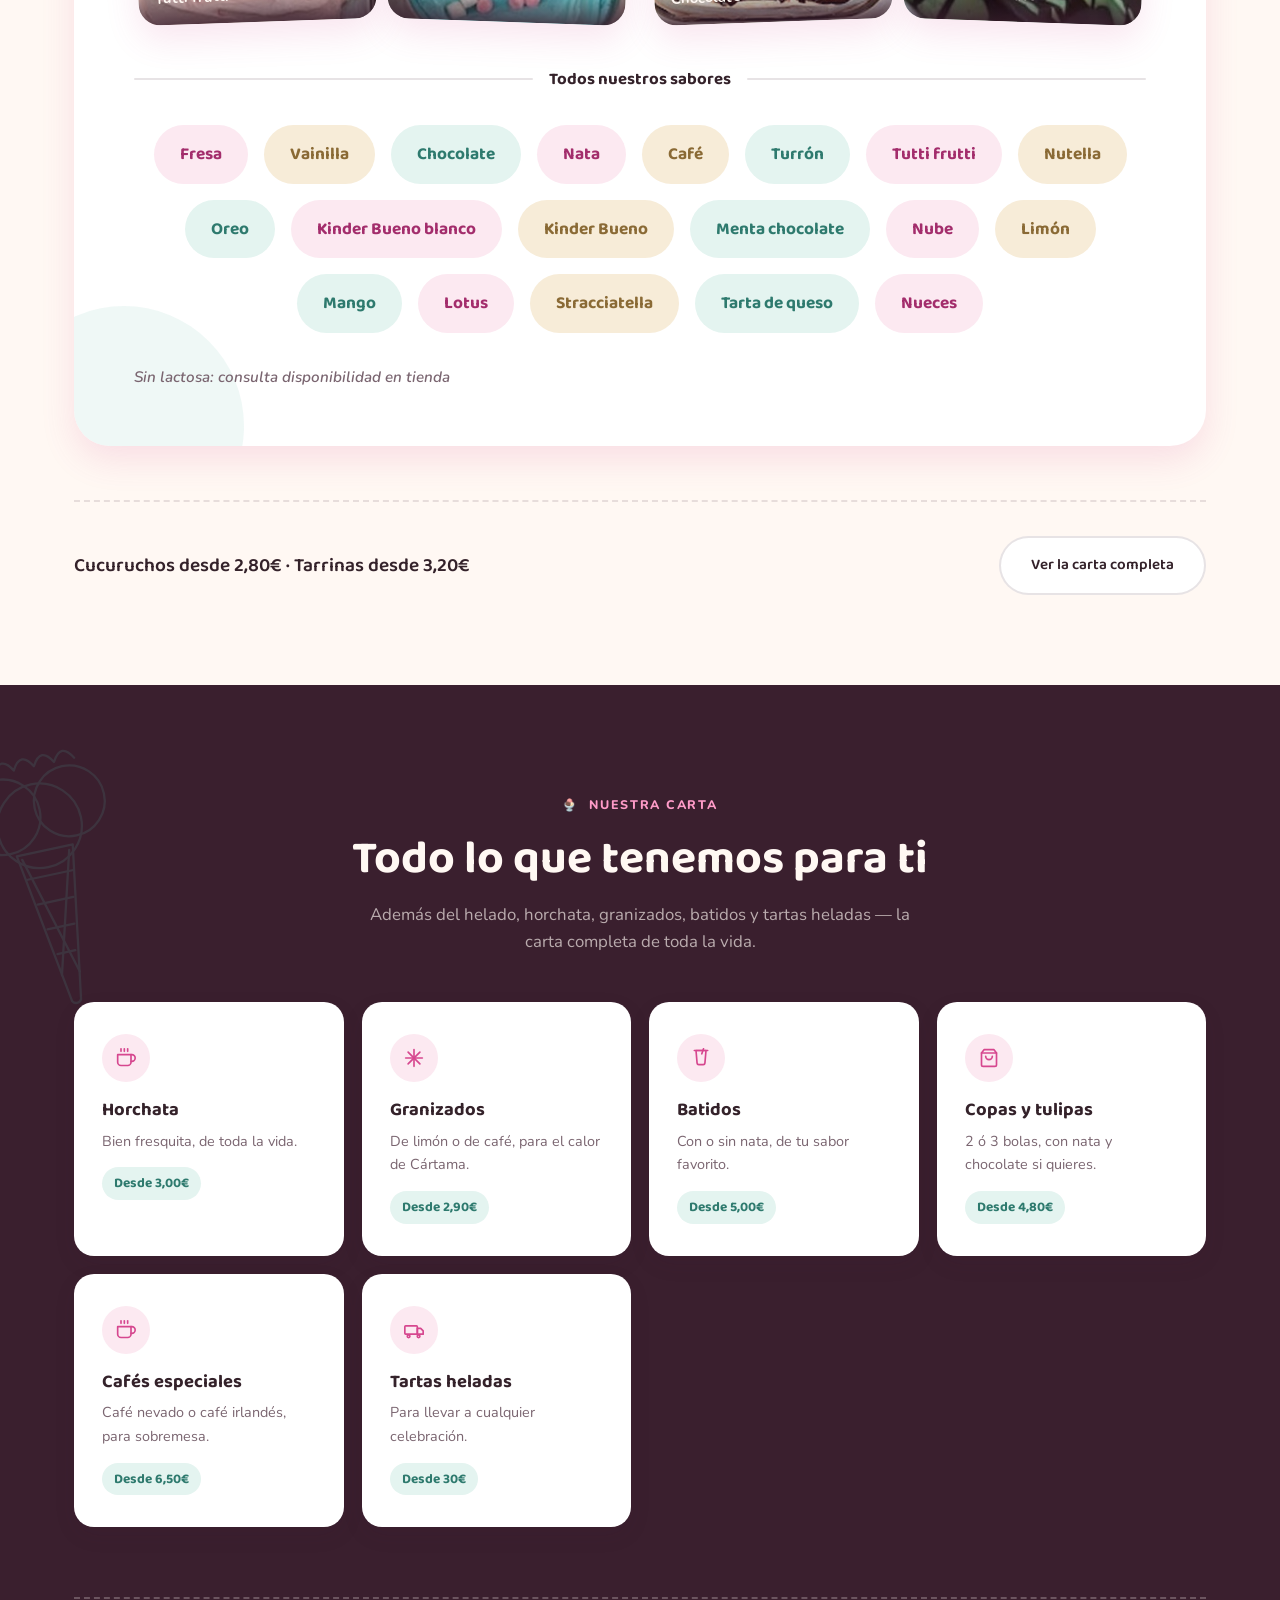
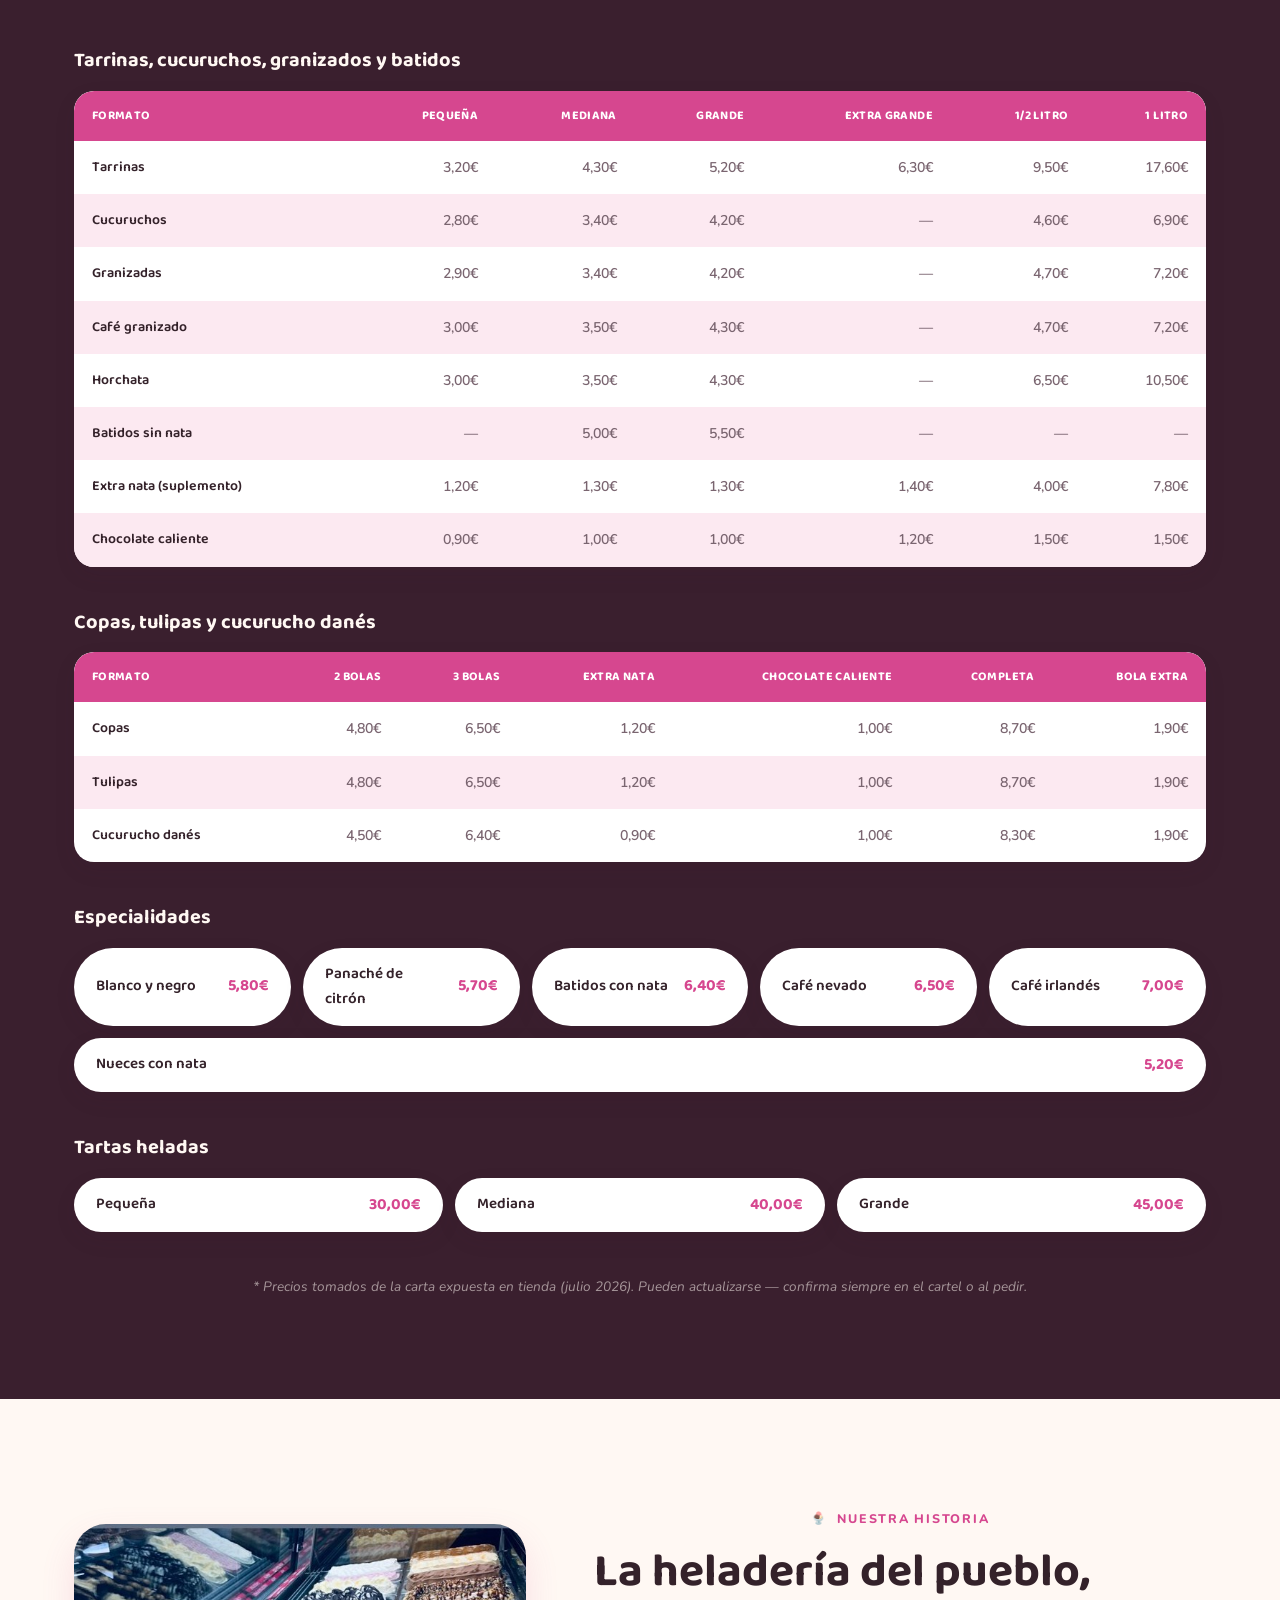
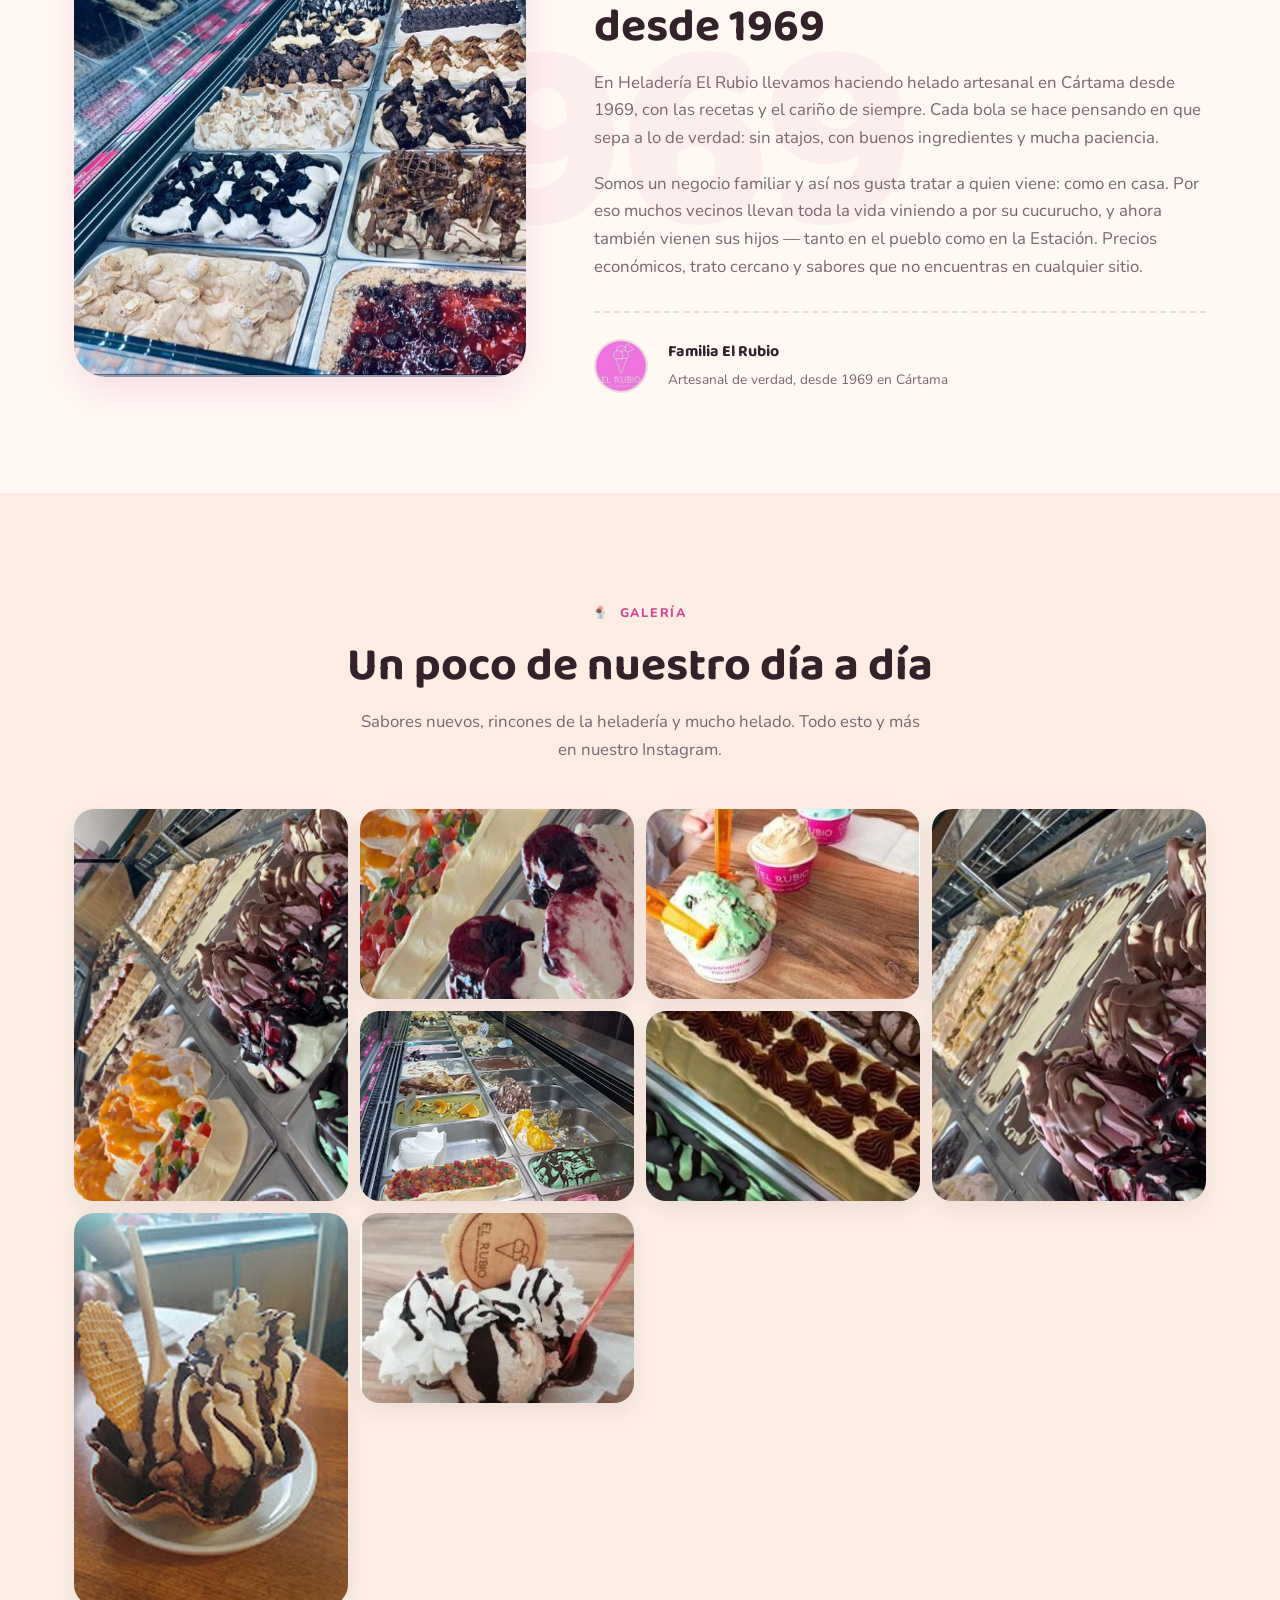
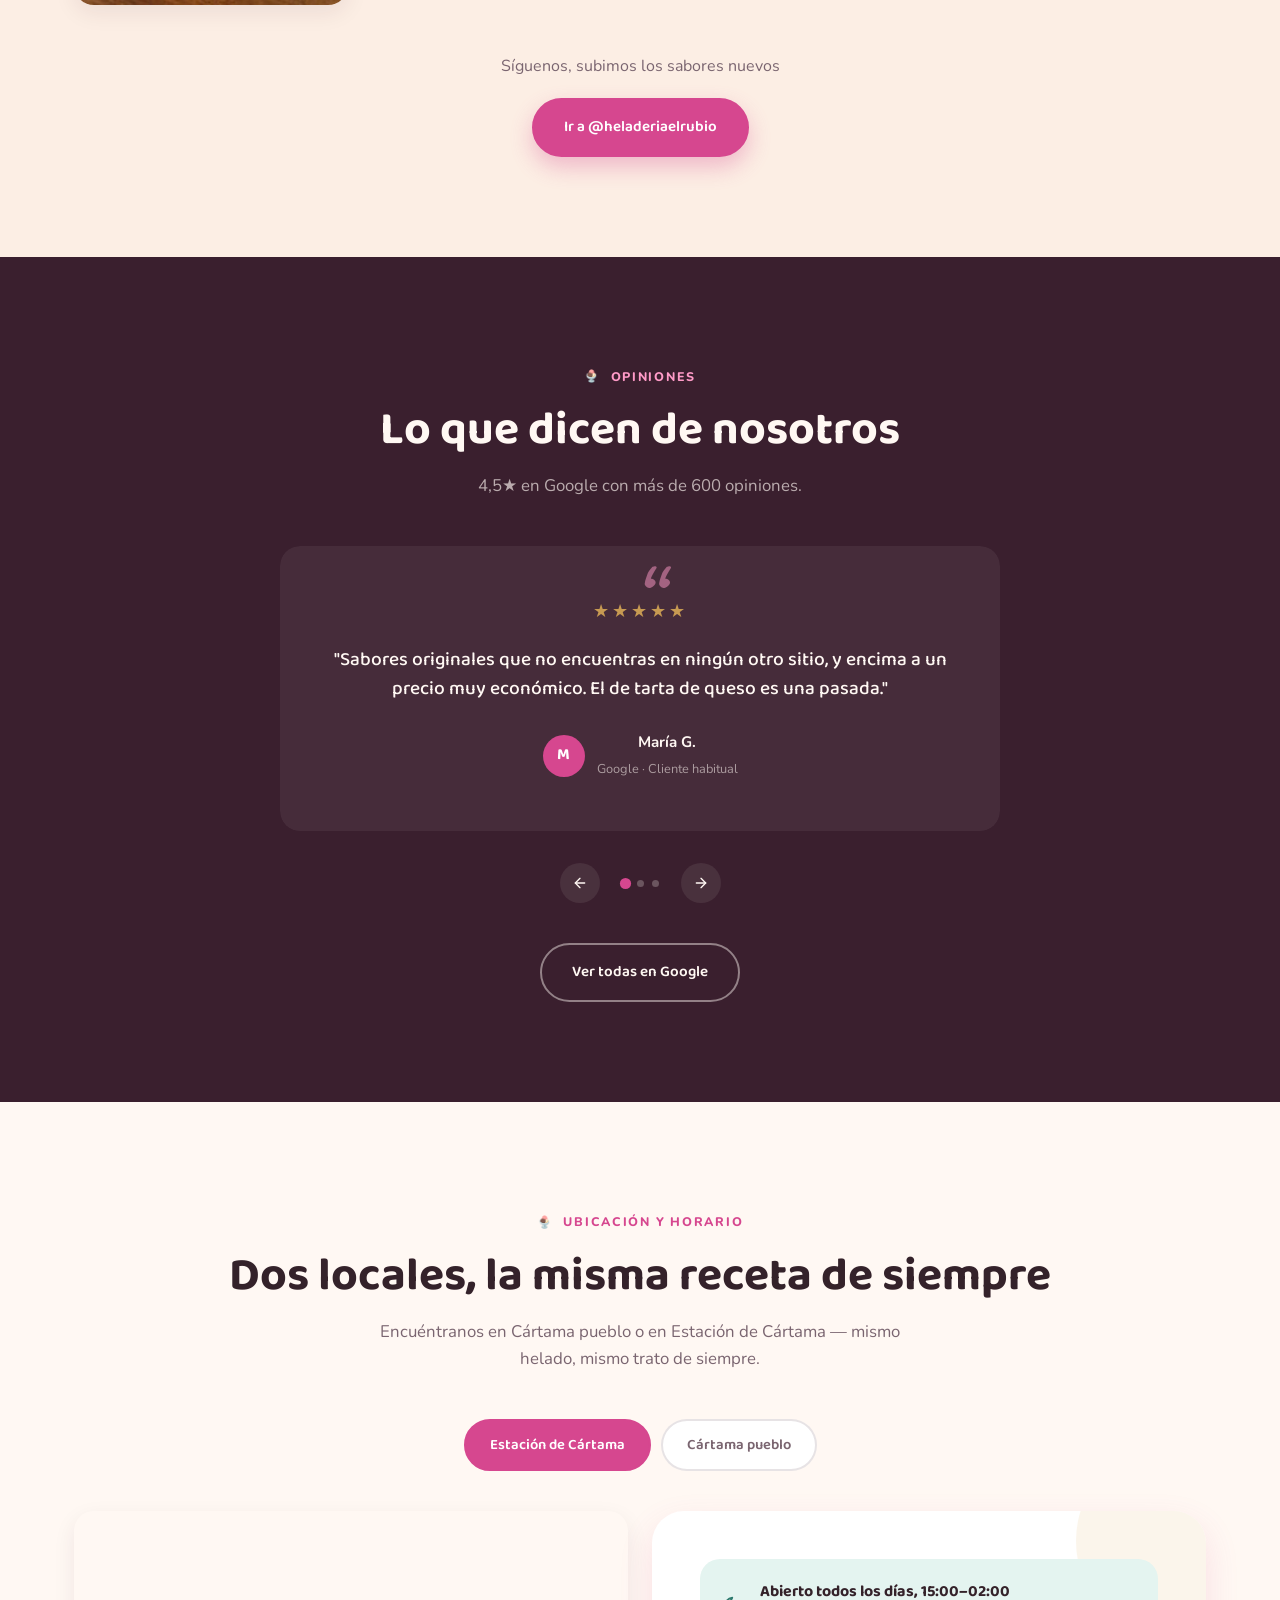
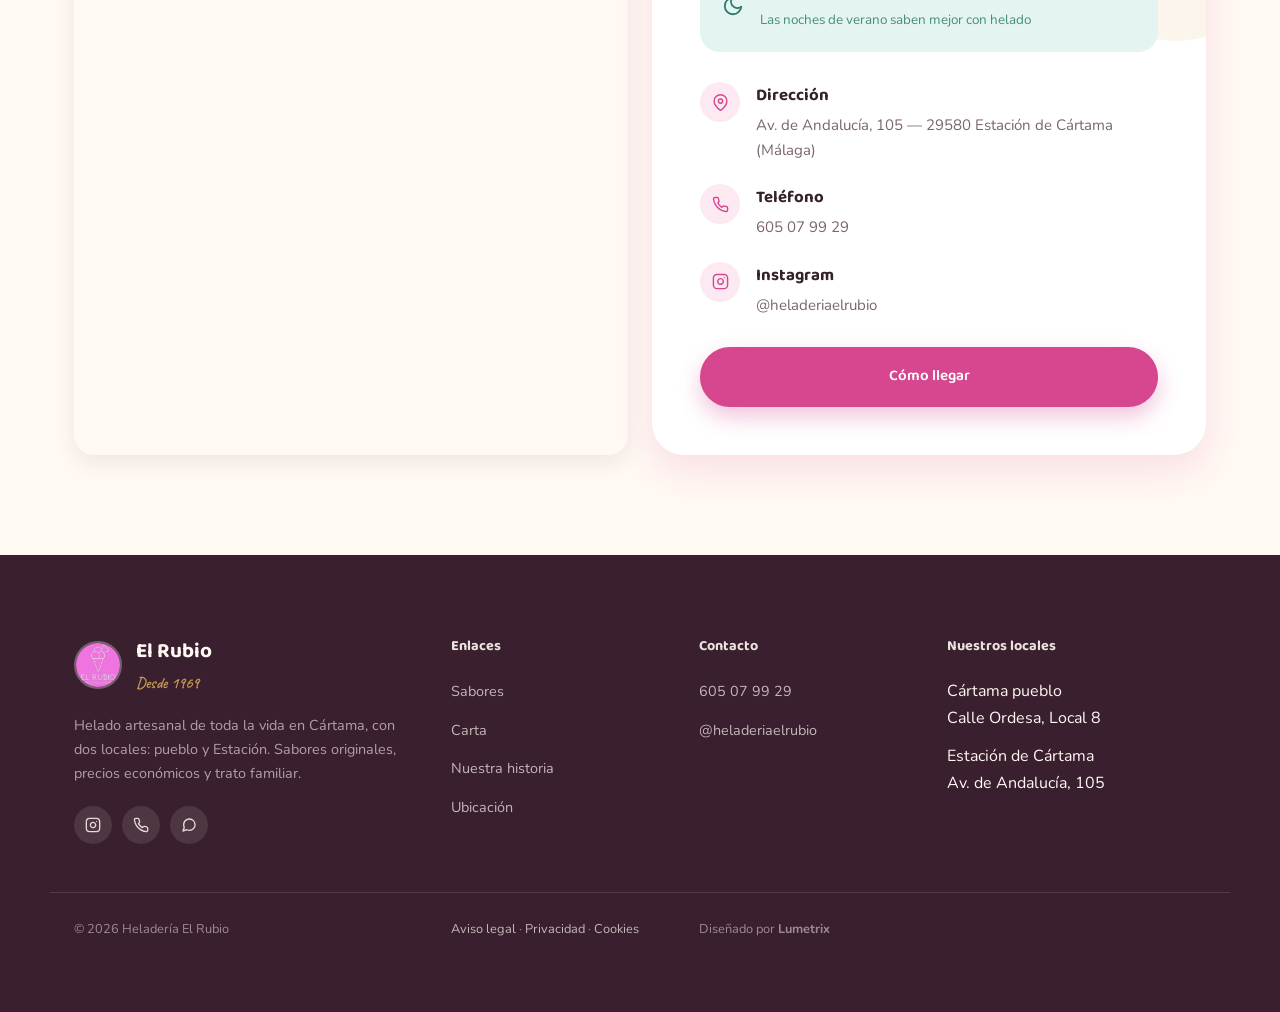
==== commit 7a6c5a32: "Volver al estilo v4 (cálido y amigable), quitar street food por completo El usuario aclaró que querí" ====
--- a/index.html
+++ b/index.html
@@ -24,14 +24,14 @@
 <link rel="icon" type="image/png" sizes="16x16" href="img/favicon-16.png">
 <link rel="apple-touch-icon" href="img/apple-touch-icon.png">
 <link rel="manifest" href="site.webmanifest">
-<meta name="theme-color" content="#FFFFFF">
+<meta name="theme-color" content="#3A1F2E">
 
 <!-- Fuentes -->
 <link rel="preconnect" href="https://fonts.googleapis.com">
 <link rel="preconnect" href="https://fonts.gstatic.com" crossorigin>
-<link href="https://fonts.googleapis.com/css2?family=Anton&family=Work+Sans:wght@400;500;600;700;800&display=swap" rel="stylesheet">
-
-<link rel="stylesheet" href="css/style.css?v=7">
+<link href="https://fonts.googleapis.com/css2?family=Baloo+2:wght@500;600;700;800&family=Nunito:wght@400;600;700;800&family=Caveat:wght@600;700&display=swap" rel="stylesheet">
+
+<link rel="stylesheet" href="css/style.css?v=8">
 
 <!-- Schema.org: IceCreamShop (dos locales) -->
 <script type="application/ld+json">
--- a/css/style.css
+++ b/css/style.css
@@ -1,36 +1,35 @@
 /* ============================================
    HELADERÍA EL RUBIO — estilos
-   Dirección de arte: STREET FOOD suavizado — rosa y blanco como color principal,
-   con toques cálidos de tinta baya, dorado y menta. Pegatinas más ligeras sobre blanco.
-   Paleta: rosa #FF2E88 · blanco #FFFFFF · tinta baya #6B1738 · dorado #F0A93E · menta #257A64
+   Dirección de arte: artesanal y cercana, basada en el logo real (1969)
+   Paleta: berry #3A1F2E · crema #FFF8F3 · magenta de marca #D6478F · menta #4FAFA0 · dorado #C79A52
 ============================================ */
 
 :root {
-  --negro: #6B1738;
-  --negro-2: #7F1F44;
-  --crema: #FFFFFF;
-  --crema-2: #FFF3F7;
-  --rosa: #FF2E88;
-  --rosa-suave: #FFD6E8;
-  --rosa-fuerte: #C41360;
-  --menta: #257A64;
-  --menta-suave: #D7EEE7;
-  --menta-fuerte: #14503F;
-  --dorado: #F0A93E;
-  --dorado-suave: #FDECC8;
-  --verde: #257A64;
-  --verde-suave: #D7EEE7;
-  --texto: #4A1027;
-  --texto-suave: #8C5A6E;
+  --negro: #3A1F2E;
+  --negro-2: #4A2839;
+  --crema: #FFF8F3;
+  --crema-2: #FCEEE4;
+  --rosa: #D6478F;
+  --rosa-suave: #FCE9F1;
+  --rosa-fuerte: #A32D6C;
+  --menta: #4FAFA0;
+  --menta-suave: #E4F4F0;
+  --menta-fuerte: #2E7A6E;
+  --dorado: #C79A52;
+  --dorado-suave: #F7ECD8;
+  --verde: #5F7A45;
+  --verde-suave: #E7EEDC;
+  --texto: #34222A;
+  --texto-suave: #7A6570;
   --blanco: #FFFFFF;
-  --linea: rgba(107,23,56,0.18);
-  --linea-clara: rgba(255,255,255,0.4);
-  --radio: 16px;
-  --borde: 2.5px solid var(--negro);
-  --sombra: 6px 6px 0 var(--rosa);
-  --sombra-suave: 4px 4px 0 var(--rosa);
-  --ff-display: 'Anton', sans-serif;
-  --ff-texto: 'Work Sans', sans-serif;
+  --linea: rgba(58,31,46,0.12);
+  --linea-clara: rgba(255,248,243,0.24);
+  --radio: 20px;
+  --sombra: 0 14px 34px rgba(214,71,143,0.14);
+  --sombra-suave: 0 8px 22px rgba(58,31,46,0.08);
+  --ff-display: 'Baloo 2', sans-serif;
+  --ff-texto: 'Nunito', sans-serif;
+  --ff-script: 'Caveat', cursive;
 }
 
 * { margin: 0; padding: 0; box-sizing: border-box; }
@@ -54,20 +53,20 @@
 
 button { font: inherit; }
 
-:focus-visible { outline: 3px solid var(--rosa); outline-offset: 2px; }
+:focus-visible { outline: 2px solid var(--rosa); outline-offset: 2px; }
 
 .skip-link {
   position: fixed;
   top: -60px;
   left: 12px;
   z-index: 2000;
-  background: var(--dorado);
-  color: var(--negro);
+  background: var(--rosa);
+  color: var(--crema);
   font-family: var(--ff-texto);
-  font-weight: 800;
+  font-weight: 700;
   font-size: 0.85rem;
   padding: 12px 20px;
-  border-radius: 8px;
+  border-radius: 50px;
   transition: top .2s ease;
 }
 .skip-link:focus { top: 12px; }
@@ -75,18 +74,16 @@
 .franja-acento {
   position: fixed;
   top: 0; left: 0; right: 0;
-  height: 5px;
-  background: repeating-linear-gradient(-45deg, var(--rosa) 0 14px, var(--dorado) 14px 28px);
+  height: 4px;
+  background: linear-gradient(90deg, var(--rosa), var(--menta));
   z-index: 1001;
 }
 
 h1, h2, h3, h4 {
   font-family: var(--ff-display);
-  font-weight: 400;
+  font-weight: 700;
   color: var(--texto);
-  line-height: 1.05;
-  text-transform: uppercase;
-  letter-spacing: 0.01em;
+  line-height: 1.18;
 }
 
 .contenedor {
@@ -98,39 +95,33 @@
 
 section { position: relative; }
 
-.icono-svg { width: 1em; height: 1em; stroke: currentColor; fill: none; stroke-width: 2.2; stroke-linecap: round; stroke-linejoin: round; flex-shrink: 0; }
+.icono-svg { width: 1em; height: 1em; stroke: currentColor; fill: none; stroke-width: 2; stroke-linecap: round; stroke-linejoin: round; flex-shrink: 0; }
 
 .etiqueta {
-  display: inline-flex;
+  display: flex;
   align-items: center;
   justify-content: center;
-  gap: 8px;
+  gap: 10px;
   font-family: var(--ff-texto);
   font-weight: 800;
-  font-size: 0.76rem;
-  letter-spacing: 0.1em;
+  font-size: 0.78rem;
+  letter-spacing: 0.14em;
   text-transform: uppercase;
-  color: var(--negro);
-  background: var(--dorado);
-  border: 2px solid var(--negro);
-  padding: 6px 14px;
-  border-radius: 6px;
-  transform: rotate(-2deg);
-  margin-bottom: 18px;
-}
+  color: var(--rosa);
+  margin-bottom: 16px;
+}
+.etiqueta::before { content: '🍨'; font-size: 0.95em; }
 .cabecera-seccion .etiqueta { justify-content: center; }
-.cabecera-seccion { display: flex; flex-direction: column; align-items: center; }
 
 .titulo-seccion {
-  font-size: clamp(2.1rem, 4.6vw, 3.3rem);
+  font-size: clamp(2rem, 4.2vw, 2.9rem);
   margin-bottom: 14px;
-  font-weight: 400;
+  font-weight: 700;
 }
 
 .subtitulo-seccion {
   color: var(--texto-suave);
   font-size: 1.05rem;
-  font-weight: 500;
   max-width: 560px;
   margin-bottom: 46px;
 }
@@ -140,7 +131,8 @@
 
 .seccion-oscura { background: var(--negro); color: var(--crema); }
 .seccion-oscura .titulo-seccion, .seccion-oscura h3, .seccion-oscura h4 { color: var(--crema); }
-.seccion-oscura .subtitulo-seccion { color: rgba(255,255,255,0.65); }
+.seccion-oscura .subtitulo-seccion { color: rgba(255,248,243,0.65); }
+.seccion-oscura .etiqueta { color: #FF9BC8; }
 
 .seccion-menta { background: var(--menta-suave); }
 .seccion-rosa { background: var(--rosa-suave); }
@@ -163,40 +155,40 @@
   align-items: center;
   justify-content: center;
   gap: 10px;
-  font-family: var(--ff-texto);
-  font-weight: 800;
-  font-size: 0.9rem;
-  letter-spacing: 0.04em;
-  text-transform: uppercase;
-  padding: 15px 28px;
-  border-radius: 10px;
-  border: var(--borde);
+  font-family: var(--ff-display);
+  font-weight: 600;
+  font-size: 0.95rem;
+  padding: 15px 30px;
+  border-radius: 50px;
+  border: 2px solid transparent;
   cursor: pointer;
-  transition: transform .15s ease, background .2s ease, color .2s ease, box-shadow .15s ease;
+  transition: transform .2s cubic-bezier(.34,1.56,.64,1), background .2s ease, color .2s ease, border-color .2s ease, box-shadow .2s ease;
   white-space: nowrap;
-  box-shadow: var(--sombra-suave);
 }
 .btn .icono-svg { width: 16px; height: 16px; }
-.btn:hover { transform: translate(-2px, -2px); box-shadow: 6px 6px 0 var(--rosa); }
-.btn:active { transform: translate(3px, 3px); box-shadow: 1px 1px 0 var(--rosa); }
+.btn:active { transform: scale(0.97); }
 
 .btn-primario {
   background: var(--rosa);
   color: var(--blanco);
-}
+  border-color: var(--rosa);
+  box-shadow: 0 10px 22px rgba(214,71,143,0.32);
+}
+.btn-primario:hover { background: var(--rosa-fuerte); border-color: var(--rosa-fuerte); transform: translateY(-2px); box-shadow: 0 14px 26px rgba(214,71,143,0.4); }
 
 .btn-secundario {
-  background: var(--dorado);
-  color: var(--negro);
-}
+  background: var(--blanco);
+  color: var(--texto);
+  border: 2px solid var(--linea);
+}
+.btn-secundario:hover { border-color: var(--rosa); color: var(--rosa); transform: translateY(-2px); }
 
 .btn-outline-claro {
-  background: var(--negro);
+  background: transparent;
   color: var(--crema);
-  border: 3px solid var(--crema);
-  box-shadow: 5px 5px 0 var(--rosa);
-}
-.btn-outline-claro:hover { box-shadow: 7px 7px 0 var(--rosa); }
+  border: 2px solid rgba(255,248,243,0.45);
+}
+.btn-outline-claro:hover { background: var(--crema); color: var(--negro); border-color: var(--crema); }
 
 /* ============================================
    HEADER
@@ -205,44 +197,41 @@
   position: fixed;
   top: 0; left: 0; right: 0;
   z-index: 1000;
-  background: var(--blanco);
+  background: var(--negro);
   padding: 16px 0;
-  border-bottom: 4px solid var(--dorado);
-  transition: padding .3s ease;
-}
-.header.scrolled { padding: 10px 0; }
+  transition: padding .3s ease, box-shadow .3s ease;
+}
+.header.scrolled { padding: 10px 0; box-shadow: 0 6px 20px rgba(58,31,46,0.2); }
 .header .contenedor { display: flex; align-items: center; justify-content: space-between; }
 
 .logo { display: flex; align-items: center; gap: 12px; }
-.logo-badge { width: 44px; height: 44px; border-radius: 50%; overflow: hidden; flex-shrink: 0; border: 3px solid var(--dorado); }
+.logo-badge { width: 44px; height: 44px; border-radius: 50%; overflow: hidden; flex-shrink: 0; border: 2px solid rgba(255,248,243,0.3); }
 .logo-badge img { width: 100%; height: 100%; object-fit: cover; }
-.logo-texto { font-family: var(--ff-display); font-weight: 400; text-transform: uppercase; font-size: 1.3rem; color: var(--negro); letter-spacing: 0.01em; line-height: 1; }
-.logo-texto span { display: block; font-family: var(--ff-texto); font-weight: 800; text-transform: uppercase; font-size: 0.6rem; letter-spacing: 0.15em; color: var(--rosa-fuerte); margin-top: 3px; }
+.logo-texto { font-family: var(--ff-display); font-weight: 700; font-size: 1.25rem; color: var(--crema); letter-spacing: 0.01em; line-height: 1.1; }
+.logo-texto span { display: block; font-family: var(--ff-script); font-weight: 600; font-size: 0.95rem; letter-spacing: 0.02em; color: var(--dorado); margin-top: 1px; }
 
 .nav-desktop { display: flex; align-items: center; gap: 4px; }
 .nav-desktop a {
   position: relative;
-  font-family: var(--ff-texto);
-  font-weight: 700;
-  font-size: 0.85rem;
-  letter-spacing: 0.02em;
-  text-transform: uppercase;
-  padding: 10px 14px;
-  border-radius: 6px;
-  color: var(--texto-suave);
+  font-family: var(--ff-display);
+  font-weight: 500;
+  font-size: 0.92rem;
+  padding: 10px 16px;
+  border-radius: 50px;
+  color: rgba(255,248,243,0.8);
   transition: color .2s ease, background .2s ease;
 }
-.nav-desktop a:hover, .nav-desktop a.activo { color: var(--negro); background: var(--dorado); }
+.nav-desktop a:hover, .nav-desktop a.activo { color: var(--crema); background: rgba(255,248,243,0.12); }
 
 .nav-cta { display: flex; align-items: center; gap: 20px; }
 .nav-tel {
   display: flex; align-items: center; gap: 8px;
-  font-family: var(--ff-texto); font-weight: 800; font-size: 0.88rem;
-  color: var(--negro);
+  font-family: var(--ff-display); font-weight: 600; font-size: 0.9rem;
+  color: var(--crema);
   transition: color .2s ease;
 }
-.nav-tel .icono-svg { width: 15px; height: 15px; color: var(--rosa); }
-.nav-tel:hover { color: var(--rosa-fuerte); }
+.nav-tel .icono-svg { width: 15px; height: 15px; color: #FF9BC8; }
+.nav-tel:hover { color: #FF9BC8; }
 
 .btn-menu {
   display: none;
@@ -254,7 +243,7 @@
   padding: 10px;
   z-index: 1200;
 }
-.btn-menu span { width: 24px; height: 3px; border-radius: 2px; background: var(--negro); transition: all .3s ease; }
+.btn-menu span { width: 24px; height: 3px; border-radius: 2px; background: var(--crema); transition: all .3s ease; }
 .btn-menu.abierto span:nth-child(1) { transform: translateY(8px) rotate(45deg); }
 .btn-menu.abierto span:nth-child(2) { opacity: 0; }
 .btn-menu.abierto span:nth-child(3) { transform: translateY(-8px) rotate(-45deg); }
@@ -262,7 +251,7 @@
 .nav-movil {
   position: fixed;
   inset: 0;
-  background: var(--blanco);
+  background: var(--negro);
   z-index: 1100;
   display: flex;
   flex-direction: column;
@@ -275,8 +264,8 @@
   pointer-events: none;
 }
 .nav-movil.abierto { transform: translateY(0); opacity: 1; pointer-events: auto; }
-.nav-movil a { font-family: var(--ff-display); font-weight: 400; text-transform: uppercase; font-size: 1.7rem; color: var(--negro); }
-.nav-movil a:hover { color: var(--rosa-fuerte); }
+.nav-movil a { font-family: var(--ff-display); font-size: 1.6rem; font-weight: 600; color: var(--crema); }
+.nav-movil a:hover { color: #FF9BC8; }
 .nav-movil .nav-tel { margin-top: 22px; font-size: 1.05rem; }
 
 /* ============================================
@@ -287,12 +276,12 @@
   min-height: 100svh;
   display: flex;
   align-items: center;
-  padding-top: 132px;
+  padding-top: 128px;
   padding-bottom: 90px;
   background:
-    radial-gradient(circle, rgba(107,23,56,0.09) 2px, transparent 2px),
+    radial-gradient(ellipse 750px 550px at 90% 15%, rgba(214,71,143,0.14), transparent 65%),
+    radial-gradient(ellipse 650px 550px at 6% 92%, rgba(79,175,160,0.14), transparent 60%),
     var(--crema);
-  background-size: 22px 22px;
   overflow: hidden;
 }
 
@@ -306,11 +295,11 @@
 }
 
 .hero-texto h1 {
-  font-size: clamp(2.6rem, 5.6vw, 4.2rem);
+  font-size: clamp(2.5rem, 5.2vw, 3.8rem);
   margin-bottom: 22px;
-  font-weight: 400;
-}
-.hero-texto h1 em { color: var(--rosa); font-style: normal; -webkit-text-stroke: 1.5px var(--negro); }
+  font-weight: 700;
+}
+.hero-texto h1 em { color: var(--rosa); font-style: normal; font-family: var(--ff-script); font-weight: 700; }
 
 .hero-direccion {
   display: flex;
@@ -318,32 +307,31 @@
   gap: 9px;
   font-size: 1.05rem;
   color: var(--texto-suave);
-  font-weight: 700;
+  font-weight: 600;
   margin-bottom: 36px;
 }
 .hero-direccion .icono-svg { width: 17px; height: 17px; color: var(--rosa); }
 
-.hero-botones { display: flex; flex-wrap: wrap; gap: 18px; margin-bottom: 48px; }
-
-.hero-stats { display: grid; grid-template-columns: repeat(4, auto); gap: 30px; padding-top: 28px; border-top: 3px dashed var(--negro); }
-.hero-stat strong { display: block; font-family: var(--ff-display); font-size: 1.9rem; font-weight: 400; color: var(--rosa); font-variant-numeric: tabular-nums; }
-.hero-stat strong .estrellas { color: var(--negro); font-size: 1rem; vertical-align: middle; margin-left: 6px; }
-.hero-stat span { font-size: 0.72rem; font-weight: 800; letter-spacing: 0.04em; text-transform: uppercase; color: var(--texto-suave); }
+.hero-botones { display: flex; flex-wrap: wrap; gap: 16px; margin-bottom: 44px; }
+
+.hero-stats { display: grid; grid-template-columns: repeat(4, auto); gap: 30px; padding-top: 28px; border-top: 2px dashed var(--linea); }
+.hero-stat strong { display: block; font-family: var(--ff-display); font-size: 1.7rem; font-weight: 700; color: var(--rosa); font-variant-numeric: tabular-nums; }
+.hero-stat strong .estrellas { color: var(--dorado); font-size: 1rem; vertical-align: middle; margin-left: 6px; }
+.hero-stat span { font-size: 0.74rem; font-weight: 700; letter-spacing: 0.03em; text-transform: uppercase; color: var(--texto-suave); }
 
 .hero-imagen-wrap { position: relative; }
 .hero-imagen {
   position: relative;
   z-index: 1;
-  border-radius: var(--radio);
+  border-radius: 32px;
   aspect-ratio: 4/5;
   overflow: hidden;
   background: var(--crema);
-  border: var(--borde);
   box-shadow: var(--sombra);
   transform: rotate(2deg);
-  transition: transform .3s ease, box-shadow .3s ease;
-}
-.hero-imagen:hover { transform: rotate(0deg); box-shadow: 8px 8px 0 var(--rosa); }
+  transition: transform .4s ease, box-shadow .4s ease;
+}
+.hero-imagen:hover { transform: rotate(0deg) scale(1.01); box-shadow: 0 26px 50px rgba(214,71,143,0.22); }
 
 .foto-real { width: 100%; height: 100%; object-fit: cover; display: block; transition: transform .5s ease; }
 
@@ -351,18 +339,18 @@
 .grafico-decorativo { position: absolute; z-index: 0; pointer-events: none; }
 .grafico-decorativo svg { width: 100%; height: 100%; stroke: currentColor; fill: none; stroke-width: 2; stroke-linecap: round; stroke-linejoin: round; }
 
-.hero-grafico { top: -50px; right: -60px; width: 280px; height: 360px; color: var(--rosa); opacity: 0.18; transform: rotate(8deg); }
+.hero-grafico { top: -50px; right: -60px; width: 280px; height: 360px; color: var(--rosa); opacity: 0.16; transform: rotate(8deg); }
 
 .hero-sello {
   position: absolute;
   z-index: 2;
   bottom: -28px;
   left: -28px;
-  width: 120px; height: 120px;
+  width: 118px; height: 118px;
   border-radius: 50%;
   overflow: hidden;
-  border: 4px solid var(--negro);
-  box-shadow: 5px 5px 0 var(--dorado);
+  border: 4px solid var(--crema);
+  box-shadow: var(--sombra);
   transform: rotate(-8deg);
 }
 .hero-sello img { width: 100%; height: 100%; object-fit: cover; }
@@ -379,12 +367,12 @@
   text-align: center;
   padding: 16px;
   font-family: var(--ff-texto);
-  font-weight: 700;
+  font-weight: 600;
   font-size: 0.85rem;
   letter-spacing: 0.01em;
-  color: rgba(107,23,56,0.55);
+  color: rgba(58,31,46,0.5);
   background-color: var(--crema-2);
-  background-image: repeating-linear-gradient(135deg, rgba(107,23,56,0.04) 0 1px, transparent 1px 22px);
+  background-image: repeating-linear-gradient(135deg, rgba(58,31,46,0.035) 0 1px, transparent 1px 22px);
   overflow: hidden;
 }
 .img-placeholder::after {
@@ -393,7 +381,7 @@
   left: 50%; top: 54%;
   transform: translate(-50%, -50%);
   font-size: 3.2em;
-  opacity: 0.16;
+  opacity: 0.14;
   pointer-events: none;
   line-height: 1;
 }
@@ -404,7 +392,7 @@
   right: 16px;
   width: 17px;
   height: 17px;
-  opacity: 0.5;
+  opacity: 0.4;
   z-index: 1;
   background-color: currentColor;
   -webkit-mask: url("data:image/svg+xml,%3Csvg xmlns='http://www.w3.org/2000/svg' viewBox='0 0 24 24' fill='none' stroke='black' stroke-width='1.8' stroke-linecap='round' stroke-linejoin='round'%3E%3Cpath d='M23 19a2 2 0 0 1-2 2H3a2 2 0 0 1-2-2V8a2 2 0 0 1 2-2h4l2-3h6l2 3h4a2 2 0 0 1 2 2z'/%3E%3Ccircle cx='12' cy='13' r='4'/%3E%3C/svg%3E") center/contain no-repeat;
@@ -418,11 +406,11 @@
 
 .nota-sabores {
   text-align: center;
-  font-size: 0.9rem;
+  font-size: 0.92rem;
   color: var(--texto-suave);
   display: inline-block;
   margin: 0 auto 36px;
-  font-weight: 700;
+  font-weight: 600;
   font-style: italic;
 }
 .nota-sabores-wrap { text-align: center; }
@@ -430,54 +418,49 @@
 .sabores-fotos {
   display: grid;
   grid-template-columns: repeat(4, 1fr);
-  gap: 24px;
+  gap: 20px;
   position: relative;
   z-index: 1;
   margin-bottom: 20px;
 }
-.sabores-fotos .img-placeholder { aspect-ratio: 1/1; font-size: 0.8rem; padding: 10px; border-radius: 8px; }
+.sabores-fotos .img-placeholder { aspect-ratio: 1/1; font-size: 0.8rem; padding: 10px; border-radius: 22px; }
 .sabores-fotos .img-placeholder::after { font-size: 3.2em; }
 .sabores-fotos-item {
   aspect-ratio: 4/5;
   overflow: hidden;
-  border-radius: 8px;
-  border: 4px solid var(--blanco);
-  outline: 3px solid var(--negro);
+  border-radius: 22px;
   position: relative;
   box-shadow: var(--sombra);
-  transition: transform .25s ease, box-shadow .25s ease;
+  transition: transform .3s ease, box-shadow .3s ease;
 }
 .sabores-fotos-item:nth-child(odd) { transform: rotate(-2deg); }
 .sabores-fotos-item:nth-child(even) { transform: rotate(2deg); }
-.sabores-fotos-item:hover { transform: rotate(0deg) scale(1.05); box-shadow: 7px 7px 0 var(--rosa); z-index: 2; }
+.sabores-fotos-item:hover { transform: rotate(0deg) scale(1.04); box-shadow: 0 22px 44px rgba(58,31,46,0.2); z-index: 2; }
 .sabores-fotos-item:hover .foto-real { transform: scale(1.1); }
 .sabores-fotos-item span {
   position: absolute; left: 0; right: 0; bottom: 0;
-  padding: 12px 14px 10px;
-  font-family: var(--ff-display);
-  font-weight: 400;
-  text-transform: uppercase;
-  font-size: 0.95rem;
+  padding: 14px 16px;
+  font-size: 0.92rem;
+  font-weight: 700;
   letter-spacing: 0.01em;
   color: var(--crema);
-  background: linear-gradient(0deg, rgba(107,23,56,0.85), transparent 75%);
+  background: linear-gradient(0deg, rgba(58,31,46,0.8), transparent 70%);
 }
 
 .sabores-divisor {
   display: flex;
   align-items: center;
   gap: 16px;
-  margin: 48px 0 32px;
+  margin: 44px 0 32px;
   position: relative;
   z-index: 1;
 }
-.sabores-divisor::before, .sabores-divisor::after { content: ''; flex: 1; height: 3px; background: repeating-linear-gradient(90deg, var(--negro) 0 8px, transparent 8px 14px); }
+.sabores-divisor::before, .sabores-divisor::after { content: ''; flex: 1; height: 2px; background: var(--linea); border-radius: 2px; }
 .sabores-divisor span {
   font-family: var(--ff-display);
-  font-weight: 400;
-  text-transform: uppercase;
-  font-size: 1.2rem;
-  color: var(--negro);
+  font-weight: 700;
+  font-size: 1.05rem;
+  color: var(--texto);
   white-space: nowrap;
 }
 
@@ -485,59 +468,56 @@
 
 .sabores-panel {
   background: var(--blanco);
-  border: var(--borde);
-  border-radius: 16px;
+  border-radius: 36px;
   padding: 56px 60px;
-  box-shadow: 8px 8px 0 var(--rosa);
+  box-shadow: var(--sombra);
   position: relative;
   overflow: hidden;
 }
 .sabores-panel::before {
   content: '';
   position: absolute;
-  top: -50px; right: 40px;
-  width: 90px; height: 90px;
+  top: -90px; right: -90px;
+  width: 260px; height: 260px;
   border-radius: 50%;
-  background: var(--dorado);
-  border: 3px solid var(--negro);
+  background: var(--rosa-suave);
+  opacity: 0.6;
   z-index: 0;
 }
 .sabores-panel::after {
   content: '';
   position: absolute;
-  bottom: -60px; left: -40px;
-  width: 140px; height: 140px;
+  bottom: -100px; left: -70px;
+  width: 240px; height: 240px;
   border-radius: 50%;
-  background: var(--menta);
+  background: var(--menta-suave);
+  opacity: 0.6;
   z-index: 0;
 }
 
-.pills-sabores-todos { justify-content: center; gap: 14px; position: relative; z-index: 1; }
+.pills-sabores-todos { justify-content: center; gap: 16px; position: relative; z-index: 1; }
 
 .pill-sabor {
   display: inline-flex;
   align-items: center;
-  padding: 13px 24px;
+  padding: 15px 26px;
   border-radius: 50px;
-  border: 2.5px solid var(--negro);
-  font-family: var(--ff-texto);
-  font-weight: 800;
-  text-transform: uppercase;
-  letter-spacing: 0.01em;
-  font-size: 0.92rem;
+  font-family: var(--ff-display);
+  font-weight: 700;
+  font-size: 1.08rem;
   white-space: nowrap;
-  transition: transform .15s ease, box-shadow .15s ease;
-}
-.pill-sabor:hover { transform: translate(-2px, -2px); box-shadow: 4px 4px 0 var(--rosa); }
+  transition: transform .15s cubic-bezier(.34,1.56,.64,1), box-shadow .15s ease;
+}
+.pill-sabor:hover { transform: translateY(-4px) scale(1.05); box-shadow: var(--sombra-suave); }
 
 .pill-sabor.c-rosa { background: var(--rosa-suave); color: var(--rosa-fuerte); }
-.pill-sabor.c-dorado { background: var(--dorado-suave); color: var(--negro); }
+.pill-sabor.c-dorado { background: var(--dorado-suave); color: #8A6A35; }
 .pill-sabor.c-verde { background: var(--menta-suave); color: var(--menta-fuerte); }
-.pill-sabor.c-neutro { background: var(--crema-2); color: var(--texto-suave); white-space: normal; text-transform: none; font-weight: 700; }
+.pill-sabor.c-neutro { background: var(--crema-2); color: var(--texto-suave); white-space: normal; }
 
 .sabores-panel .nota-sabores { position: relative; z-index: 1; margin-top: 32px; margin-bottom: 0; font-size: 0.95rem; }
 
-.precios-aviso { font-size: 0.82rem; color: var(--texto-suave); max-width: 280px; font-style: italic; }
+.precios-aviso { font-size: 0.82rem; color: var(--texto-suave); font-style: italic; max-width: 280px; }
 
 .sabores-cta {
   margin-top: 54px;
@@ -547,116 +527,109 @@
   justify-content: space-between;
   gap: 20px;
   padding-top: 34px;
-  border-top: 3px dashed var(--negro);
-}
-.sabores-cta p { font-family: var(--ff-display); font-weight: 400; text-transform: uppercase; font-size: 1.3rem; color: var(--texto); }
+  border-top: 2px dashed var(--linea);
+}
+.sabores-cta p { font-family: var(--ff-display); font-size: 1.2rem; font-weight: 600; color: var(--texto); }
 
 /* ============================================
    NUESTRA CARTA
 ============================================ */
 .mas-helados { padding: 110px 0 100px; position: relative; overflow: hidden; }
 .mas-helados .contenedor { position: relative; z-index: 1; }
-.carta-grafico { top: 30px; left: -70px; width: 240px; height: 320px; color: var(--menta); opacity: 0.18; transform: rotate(-12deg); }
+.carta-grafico { top: 30px; left: -70px; width: 240px; height: 320px; color: var(--menta); opacity: 0.14; transform: rotate(-12deg); }
 
 .grid-servicios {
   display: grid;
   grid-template-columns: repeat(auto-fit, minmax(220px, 1fr));
-  gap: 22px;
+  gap: 18px;
 }
 
 .tarjeta-servicio {
   background: var(--blanco);
-  border: var(--borde);
   border-radius: var(--radio);
-  padding: 30px 26px;
+  padding: 32px 28px;
   text-align: left;
   position: relative;
   box-shadow: var(--sombra-suave);
-  transition: transform .2s ease, box-shadow .2s ease;
-}
-.tarjeta-servicio:hover { transform: translate(-3px, -3px); box-shadow: 6px 6px 0 var(--rosa); z-index: 1; }
+  transition: transform .25s cubic-bezier(.34,1.56,.64,1), box-shadow .25s ease;
+}
+.tarjeta-servicio:hover { transform: translateY(-6px); box-shadow: var(--sombra); z-index: 1; }
 .tarjeta-servicio .icono-servicio {
   width: 48px; height: 48px;
   border-radius: 50%;
-  background: var(--dorado);
-  border: 2.5px solid var(--negro);
+  background: var(--rosa-suave);
   display: flex; align-items: center; justify-content: center;
   transition: background .2s ease, color .2s ease;
   margin: 0 0 18px;
-  color: var(--negro);
+  color: var(--rosa);
 }
 .tarjeta-servicio .icono-servicio .icono-svg { width: 20px; height: 20px; }
 .tarjeta-servicio:hover .icono-servicio { background: var(--rosa); color: var(--blanco); }
-.tarjeta-servicio h4 { font-size: 1.3rem; margin-bottom: 8px; font-weight: 400; color: var(--texto); }
-.tarjeta-servicio p { font-size: 0.9rem; color: var(--texto-suave); margin-bottom: 14px; font-weight: 500; }
+.tarjeta-servicio h4 { font-size: 1.15rem; margin-bottom: 8px; font-weight: 700; color: var(--texto); }
+.tarjeta-servicio p { font-size: 0.9rem; color: var(--texto-suave); margin-bottom: 14px; }
 .precio-desde {
   display: inline-block;
-  font-family: var(--ff-texto);
-  font-weight: 800;
-  font-size: 0.82rem;
-  color: var(--blanco);
-  background: var(--menta);
-  border: 2px solid var(--negro);
+  font-family: var(--ff-display);
+  font-weight: 700;
+  font-size: 0.85rem;
+  color: var(--menta-fuerte);
+  background: var(--menta-suave);
   padding: 5px 12px;
   border-radius: 50px;
 }
 
 /* -------- Carta detallada (tablas) -------- */
-.carta-detalle { margin-top: 70px; padding-top: 50px; border-top: 3px dashed rgba(255,255,255,0.3); }
+.carta-detalle { margin-top: 70px; padding-top: 50px; border-top: 2px dashed rgba(255,248,243,0.25); }
 .carta-subtitulo {
   font-family: var(--ff-display);
-  font-weight: 400;
-  text-transform: uppercase;
-  font-size: 1.5rem;
-  color: var(--dorado);
+  font-size: 1.25rem;
+  font-weight: 700;
+  color: var(--crema);
   margin: 44px 0 18px;
 }
 .carta-subtitulo:first-child { margin-top: 0; }
 
-.tabla-scroll { overflow-x: auto; border-radius: var(--radio); border: 3px solid var(--negro); box-shadow: var(--sombra-suave); background: var(--blanco); }
+.tabla-scroll { overflow-x: auto; border-radius: var(--radio); box-shadow: var(--sombra-suave); background: var(--blanco); }
 .tabla-precios { width: 100%; border-collapse: collapse; min-width: 620px; }
 .tabla-precios th, .tabla-precios td {
   padding: 15px 18px;
   text-align: right;
   font-size: 0.88rem;
-  font-weight: 700;
   white-space: nowrap;
-  border-bottom: 1px solid var(--linea);
 }
 .tabla-precios th:first-child, .tabla-precios td:first-child { text-align: left; }
 .tabla-precios thead th {
-  font-family: var(--ff-texto);
-  font-weight: 800;
-  font-size: 0.74rem;
-  letter-spacing: 0.04em;
+  font-family: var(--ff-display);
+  font-weight: 700;
+  font-size: 0.76rem;
+  letter-spacing: 0.03em;
   text-transform: uppercase;
-  color: var(--negro);
-  background: var(--dorado);
-  border-bottom: 3px solid var(--negro);
-}
-.tabla-precios tbody td:first-child { font-family: var(--ff-display); font-weight: 400; text-transform: uppercase; color: var(--texto); font-size: 0.95rem; }
-.tabla-precios tbody td { color: var(--texto-suave); }
+  color: var(--blanco);
+  background: var(--rosa);
+}
+.tabla-precios thead th:first-child { border-radius: var(--radio) 0 0 0; }
+.tabla-precios thead th:last-child { border-radius: 0 var(--radio) 0 0; }
+.tabla-precios tbody td:first-child { font-family: var(--ff-display); font-weight: 600; color: var(--texto); }
+.tabla-precios tbody td { color: var(--texto-suave); font-weight: 600; }
 .tabla-precios tbody tr:nth-child(even) { background: var(--rosa-suave); }
 .tabla-precios tbody tr:hover { background: var(--menta-suave); }
-.tabla-precios tbody tr:last-child td { border-bottom: none; }
 
 .lista-especialidades { display: flex; flex-wrap: wrap; gap: 12px; }
 .especialidad-item {
   flex: 1 1 210px;
   background: var(--blanco);
-  border: 2.5px solid var(--negro);
   border-radius: 50px;
   padding: 14px 22px;
   display: flex; align-items: center; justify-content: space-between;
   gap: 12px;
-  box-shadow: 4px 4px 0 var(--rosa);
+  box-shadow: var(--sombra-suave);
   transition: transform .2s ease, box-shadow .2s ease;
 }
-.especialidad-item:hover { transform: translate(-2px, -2px); box-shadow: 6px 6px 0 var(--rosa); }
-.especialidad-item span { font-family: var(--ff-texto); font-weight: 700; font-size: 0.92rem; color: var(--texto); }
-.especialidad-item strong { font-family: var(--ff-display); font-weight: 400; color: var(--rosa); font-size: 1.05rem; }
-
-.carta-detalle .aviso-confirmar { color: rgba(255,255,255,0.55); }
+.especialidad-item:hover { transform: translateY(-3px); box-shadow: var(--sombra); }
+.especialidad-item span { font-family: var(--ff-display); font-weight: 600; font-size: 0.95rem; color: var(--texto); }
+.especialidad-item strong { font-family: var(--ff-display); font-weight: 700; color: var(--rosa); font-size: 1rem; }
+
+.carta-detalle .aviso-confirmar { color: rgba(255,248,243,0.55); }
 
 .aviso-confirmar {
   text-align: center;
@@ -676,55 +649,38 @@
   top: 50%; left: 50%;
   transform: translate(-50%, -50%);
   font-family: var(--ff-display);
-  font-weight: 400;
+  font-weight: 800;
   font-size: clamp(9rem, 22vw, 17rem);
-  color: transparent;
-  -webkit-text-stroke: 2px rgba(107,23,56,0.08);
+  color: var(--rosa);
+  opacity: 0.05;
   white-space: nowrap;
   pointer-events: none;
   z-index: 0;
   letter-spacing: -0.02em;
 }
-.historia-imagen { border-radius: var(--radio); aspect-ratio: 1/1; overflow: hidden; border: var(--borde); box-shadow: var(--sombra); transform: rotate(-2deg); transition: transform .3s ease, box-shadow .3s ease; }
-.historia-imagen:hover { transform: rotate(0deg); box-shadow: 8px 8px 0 var(--menta); }
-.historia-texto p { margin-bottom: 18px; color: var(--texto-suave); font-size: 1.05rem; font-weight: 500; }
-.historia-firma { display: flex; align-items: center; gap: 20px; margin-top: 30px; padding-top: 26px; border-top: 3px dashed var(--negro); }
-.historia-firma .logo-badge { width: 54px; height: 54px; border-color: var(--negro); }
-.historia-firma strong { font-family: var(--ff-display); font-weight: 400; text-transform: uppercase; display: block; font-size: 1.1rem; }
-.historia-firma span { font-size: 0.85rem; color: var(--texto-suave); font-weight: 600; }
+.historia-imagen { border-radius: 32px; aspect-ratio: 1/1; overflow: hidden; box-shadow: var(--sombra); transform: rotate(-2deg); transition: transform .4s ease, box-shadow .4s ease; }
+.historia-imagen:hover { transform: rotate(0deg) scale(1.01); box-shadow: 0 26px 50px rgba(79,175,160,0.22); }
+.historia-texto p { margin-bottom: 18px; color: var(--texto-suave); font-size: 1.05rem; }
+.historia-firma { display: flex; align-items: center; gap: 20px; margin-top: 30px; padding-top: 26px; border-top: 2px dashed var(--linea); }
+.historia-firma .logo-badge { width: 54px; height: 54px; border-color: var(--linea); }
+.historia-firma strong { font-family: var(--ff-display); font-weight: 700; display: block; }
+.historia-firma span { font-size: 0.85rem; color: var(--texto-suave); }
 
 /* ============================================
    GALERÍA
 ============================================ */
-.galeria { background: var(--crema-2); padding: 110px 0 110px; }
+.galeria { background: var(--crema-2); padding: 110px 0 100px; }
 .grid-galeria {
   display: grid;
   grid-template-columns: repeat(4, 1fr);
-  grid-auto-rows: 200px;
-  gap: 30px 26px;
-  padding: 10px;
-}
-.item-galeria {
-  position: relative;
-  cursor: pointer;
-  overflow: hidden;
-  display: block;
-  width: 100%; height: 100%;
-  border: 5px solid var(--blanco);
-  outline: 3px solid var(--negro);
-  background: var(--blanco);
-  padding: 0;
-  text-align: inherit;
-  border-radius: 4px;
-  box-shadow: var(--sombra-suave);
-  transition: transform .2s ease, box-shadow .2s ease;
-}
-.item-galeria:nth-child(odd) { transform: rotate(-1.5deg); }
-.item-galeria:nth-child(even) { transform: rotate(1.5deg); }
-.item-galeria:hover { transform: rotate(0deg) scale(1.06); box-shadow: 6px 6px 0 var(--rosa); z-index: 3; }
+  grid-auto-rows: 190px;
+  gap: 12px;
+}
+.item-galeria { position: relative; cursor: pointer; overflow: hidden; display: block; width: 100%; height: 100%; border: none; background: none; padding: 0; text-align: inherit; border-radius: 20px; box-shadow: var(--sombra-suave); transition: box-shadow .25s ease; }
+.item-galeria:hover { box-shadow: var(--sombra); }
 .item-galeria .img-placeholder { transition: opacity .3s ease; font-size: 0.8rem; }
 .item-galeria:hover .img-placeholder { opacity: 0.35; }
-.item-galeria:hover .foto-real { transform: scale(1.1); }
+.item-galeria:hover .foto-real { transform: scale(1.06); }
 .item-galeria:nth-child(3n+1) { grid-row: span 2; }
 
 .item-galeria::before {
@@ -735,22 +691,19 @@
   display: flex;
   align-items: center;
   justify-content: center;
-  color: var(--crema);
+  color: var(--blanco);
   font-family: var(--ff-display);
-  font-weight: 400;
-  text-transform: uppercase;
-  font-size: 0.85rem;
-  background: rgba(107,23,56,0.55);
+  font-weight: 700;
+  font-size: 0.82rem;
+  background: rgba(58,31,46,0.4);
   opacity: 0;
   transition: opacity .3s ease;
   pointer-events: none;
-  text-align: center;
-  padding: 10px;
 }
 .item-galeria:hover::before { opacity: 1; }
 
-.galeria-cta { text-align: center; margin-top: 40px; }
-.galeria-cta p { color: var(--texto-suave); margin-bottom: 18px; font-weight: 600; }
+.galeria-cta { text-align: center; margin-top: 48px; }
+.galeria-cta p { color: var(--texto-suave); margin-bottom: 18px; }
 
 /* ============================================
    OPINIONES (sección oscura)
@@ -766,52 +719,50 @@
   padding: 50px 44px;
   text-align: center;
   position: relative;
-  background: var(--negro-2);
-  border: 3px solid var(--dorado);
+  background: rgba(255,248,243,0.06);
   border-radius: var(--radio);
 }
 .tarjeta-opinion::before {
-  content: '"';
+  content: '\201C';
   position: absolute;
-  top: -10px; left: 50%;
+  top: 6px; left: 50%;
   transform: translateX(-50%);
-  font-family: var(--ff-display);
-  font-weight: 400;
-  font-size: 7rem;
-  color: var(--rosa);
+  font-family: var(--ff-script);
+  font-size: 6rem;
+  color: #FF9BC8;
+  opacity: 0.5;
   line-height: 1;
   pointer-events: none;
 }
 .tarjeta-opinion .estrellas { color: var(--dorado); font-size: 1.15rem; letter-spacing: 3px; margin-bottom: 20px; position: relative; }
-.tarjeta-opinion p { font-size: 1.2rem; color: var(--crema); margin-bottom: 26px; font-family: var(--ff-texto); font-weight: 600; font-style: italic; line-height: 1.5; }
+.tarjeta-opinion p { font-size: 1.2rem; color: var(--crema); margin-bottom: 26px; font-family: var(--ff-display); font-weight: 500; line-height: 1.5; }
 .tarjeta-opinion .autor { display: flex; align-items: center; justify-content: center; gap: 12px; }
 .avatar-opinion {
   width: 42px; height: 42px; border-radius: 50%;
   background: var(--rosa);
-  border: 2px solid var(--dorado);
   color: var(--blanco);
   display: flex; align-items: center; justify-content: center;
-  font-family: var(--ff-display); font-weight: 400;
-}
-.tarjeta-opinion .autor strong { display: block; font-size: 0.95rem; font-weight: 800; color: var(--crema); }
-.tarjeta-opinion .autor span { font-size: 0.8rem; color: rgba(255,255,255,0.55); }
+  font-family: var(--ff-display); font-weight: 700;
+}
+.tarjeta-opinion .autor strong { display: block; font-size: 0.95rem; font-weight: 700; color: var(--crema); }
+.tarjeta-opinion .autor span { font-size: 0.8rem; color: rgba(255,248,243,0.55); }
 
 .carrusel-controles { display: flex; align-items: center; justify-content: center; gap: 22px; margin-top: 32px; }
 .carrusel-flecha {
-  width: 42px; height: 42px;
+  width: 40px; height: 40px;
   border-radius: 50%;
-  background: var(--negro-2);
-  border: 2px solid var(--dorado);
+  background: rgba(255,248,243,0.08);
+  border: none;
   display: flex; align-items: center; justify-content: center;
   cursor: pointer;
   color: var(--crema);
   transition: background .2s ease, color .2s ease, transform .2s ease;
 }
 .carrusel-flecha .icono-svg { width: 16px; height: 16px; }
-.carrusel-flecha:hover { background: var(--rosa); border-color: var(--rosa); transform: scale(1.08); }
+.carrusel-flecha:hover { background: var(--rosa); transform: scale(1.08); }
 .carrusel-puntos { display: flex; gap: 8px; }
-.punto-carrusel { width: 8px; height: 8px; border-radius: 50%; background: rgba(255,255,255,0.25); border: none; cursor: pointer; transition: background .25s ease, transform .25s ease; }
-.punto-carrusel.activo { background: var(--dorado); transform: scale(1.6); }
+.punto-carrusel { width: 7px; height: 7px; border-radius: 50%; background: rgba(255,248,243,0.25); border: none; cursor: pointer; transition: background .25s ease, transform .25s ease; }
+.punto-carrusel.activo { background: var(--rosa); transform: scale(1.6); }
 
 .opiniones-cta { text-align: center; margin-top: 40px; }
 
@@ -820,35 +771,31 @@
 ============================================ */
 .ubicacion { background: var(--crema); padding: 110px 0 100px; }
 
-.ubicacion-tabs { display: flex; justify-content: center; gap: 12px; margin-bottom: 40px; }
+.ubicacion-tabs { display: flex; justify-content: center; gap: 10px; margin-bottom: 40px; }
 .ubicacion-tab {
-  font-family: var(--ff-texto);
-  font-weight: 800;
-  text-transform: uppercase;
-  letter-spacing: 0.02em;
-  font-size: 0.88rem;
-  padding: 13px 26px;
+  font-family: var(--ff-display);
+  font-weight: 600;
+  font-size: 0.92rem;
+  padding: 12px 24px;
   border-radius: 50px;
   background: var(--blanco);
-  border: 2.5px solid var(--negro);
-  color: var(--texto);
+  border: 2px solid var(--linea);
+  color: var(--texto-suave);
   cursor: pointer;
-  box-shadow: 4px 4px 0 var(--rosa);
-  transition: background .2s ease, color .2s ease, transform .2s ease, box-shadow .2s ease;
-}
-.ubicacion-tab:hover { transform: translate(-2px, -2px); box-shadow: 6px 6px 0 var(--rosa); }
-.ubicacion-tab.activo { background: var(--rosa); border-color: var(--negro); color: var(--blanco); }
-
-.ubicacion-grid { display: grid; grid-template-columns: 1fr 1fr; gap: 26px; align-items: stretch; }
+  transition: background .2s ease, color .2s ease, border-color .2s ease, transform .2s ease;
+}
+.ubicacion-tab:hover { border-color: var(--rosa); color: var(--rosa); transform: translateY(-2px); }
+.ubicacion-tab.activo { background: var(--rosa); border-color: var(--rosa); color: var(--blanco); }
+
+.ubicacion-grid { display: grid; grid-template-columns: 1fr 1fr; gap: 24px; align-items: stretch; }
 .ubicacion-grid[hidden] { display: none; }
 
-.ubicacion-mapa { overflow: hidden; min-height: 420px; border-radius: var(--radio); border: var(--borde); box-shadow: var(--sombra-suave); filter: grayscale(0.25) contrast(1.05); }
+.ubicacion-mapa { overflow: hidden; min-height: 420px; border-radius: var(--radio); box-shadow: var(--sombra-suave); }
 .ubicacion-mapa iframe { width: 100%; height: 100%; min-height: 420px; border: 0; display: block; }
 
 .ubicacion-info {
   background: var(--blanco);
-  border: var(--borde);
-  border-radius: 16px;
+  border-radius: 32px;
   padding: 48px;
   box-shadow: var(--sombra);
   display: flex;
@@ -860,81 +807,79 @@
 .ubicacion-info::after {
   content: '';
   position: absolute;
-  top: -60px; right: -60px;
-  width: 160px; height: 160px;
+  top: -70px; right: -70px;
+  width: 200px; height: 200px;
   border-radius: 50%;
-  background: var(--dorado);
+  background: var(--dorado-suave);
+  opacity: 0.5;
   z-index: 0;
 }
 .ubicacion-info > * { position: relative; z-index: 1; }
 .info-fila { display: flex; gap: 16px; margin-bottom: 22px; }
 .info-fila:last-of-type { margin-bottom: 30px; }
 .info-icono {
-  width: 42px; height: 42px;
+  width: 40px; height: 40px;
   border-radius: 50%;
   background: var(--rosa-suave);
-  border: 2px solid var(--negro);
-  color: var(--rosa-fuerte);
+  color: var(--rosa);
   display: flex; align-items: center; justify-content: center;
   flex-shrink: 0;
 }
 .info-icono .icono-svg { width: 17px; height: 17px; }
-.info-texto strong { display: block; font-family: var(--ff-display); font-weight: 400; text-transform: uppercase; font-size: 1.1rem; margin-bottom: 3px; }
-.info-texto span, .info-texto p { font-size: 0.94rem; color: var(--texto-suave); font-weight: 500; }
+.info-texto strong { display: block; font-family: var(--ff-display); font-weight: 700; font-size: 1.05rem; margin-bottom: 3px; }
+.info-texto span, .info-texto p { font-size: 0.94rem; color: var(--texto-suave); }
 
 .horario-destacado {
-  background: var(--negro);
-  color: var(--crema);
+  background: var(--menta-suave);
+  color: var(--menta-fuerte);
   border-radius: var(--radio);
   padding: 20px 22px;
   margin-bottom: 30px;
   display: flex;
   align-items: center;
   gap: 16px;
-  border: 3px solid var(--dorado);
-}
-.horario-destacado .icono-luna { width: 22px; height: 22px; color: var(--dorado); flex-shrink: 0; }
-.horario-destacado strong { display: block; font-family: var(--ff-display); font-weight: 400; text-transform: uppercase; color: var(--crema); font-size: 1.05rem; }
-.horario-destacado span { font-size: 0.84rem; opacity: 0.75; }
+}
+.horario-destacado .icono-luna { width: 22px; height: 22px; color: var(--menta-fuerte); flex-shrink: 0; }
+.horario-destacado strong { display: block; font-family: var(--ff-display); font-weight: 700; color: var(--texto); }
+.horario-destacado span { font-size: 0.84rem; opacity: 0.85; }
 
 /* ============================================
    FOOTER
 ============================================ */
-.footer { background: var(--negro); color: var(--crema); padding: 80px 0 24px; position: relative; border-top: 5px solid var(--dorado); }
+.footer { background: var(--negro); color: var(--crema); padding: 80px 0 24px; position: relative; }
 .footer .contenedor { display: grid; grid-template-columns: 1.3fr 0.8fr 0.8fr 1fr; gap: 40px; margin-bottom: 48px; }
 .footer-logo { display: flex; align-items: center; gap: 14px; margin-bottom: 18px; }
 .footer-logo .logo-badge { width: 48px; height: 48px; }
-.footer-logo-texto { font-family: var(--ff-display); font-weight: 400; text-transform: uppercase; font-size: 1.4rem; color: var(--crema); }
-.footer-logo-texto span { display: block; font-family: var(--ff-texto); font-weight: 800; text-transform: uppercase; font-size: 0.65rem; letter-spacing: 0.14em; color: var(--dorado); margin-top: 3px; }
-.footer-col p { color: rgba(255,255,255,0.6); font-size: 0.9rem; margin-bottom: 10px; font-weight: 500; }
-.footer-col h5 { font-family: var(--ff-display); font-weight: 400; text-transform: uppercase; font-size: 1rem; color: var(--dorado); margin-bottom: 20px; }
+.footer-logo-texto { font-family: var(--ff-display); font-weight: 700; font-size: 1.3rem; color: var(--crema); }
+.footer-logo-texto span { display: block; font-family: var(--ff-script); font-weight: 600; font-size: 1rem; color: var(--dorado); margin-top: 1px; }
+.footer-col p { color: rgba(255,248,243,0.6); font-size: 0.9rem; margin-bottom: 10px; }
+.footer-col h5 { font-family: var(--ff-display); font-weight: 700; font-size: 0.9rem; color: rgba(255,248,243,0.9); margin-bottom: 20px; }
 .footer-col ul li { margin-bottom: 12px; }
-.footer-col a { color: rgba(255,255,255,0.7); font-size: 0.9rem; font-weight: 600; transition: color .2s ease; }
-.footer-col a:hover { color: var(--rosa); }
+.footer-col a { color: rgba(255,248,243,0.7); font-size: 0.9rem; transition: color .2s ease; }
+.footer-col a:hover { color: #FF9BC8; }
 .footer-social { display: flex; gap: 10px; margin-top: 20px; }
 .footer-social a {
   width: 38px; height: 38px;
   border-radius: 50%;
-  background: var(--negro-2);
-  border: 2px solid var(--dorado);
+  background: rgba(255,248,243,0.1);
   display: flex; align-items: center; justify-content: center;
-  color: var(--crema);
+  color: rgba(255,248,243,0.85);
   transition: background .2s ease, color .2s ease, transform .2s ease;
 }
 .footer-social a .icono-svg { width: 16px; height: 16px; }
-.footer-social a:hover { background: var(--rosa); border-color: var(--rosa); color: var(--blanco); transform: translateY(-3px); }
+.footer-social a:hover { background: var(--rosa); color: var(--blanco); transform: translateY(-3px); }
 .footer-bottom {
-  border-top: 1px solid rgba(255,255,255,0.14);
+  border-top: 1px solid rgba(255,255,255,0.12);
   padding-top: 26px;
   display: flex;
   flex-wrap: wrap;
   justify-content: space-between;
   gap: 10px;
   font-size: 0.8rem;
-  color: rgba(255,255,255,0.5);
-}
-.footer-bottom a { color: rgba(255,255,255,0.7); }
-.footer-bottom a:hover { color: var(--rosa); }
+  color: rgba(255,248,243,0.5);
+}
+.footer-bottom a { color: rgba(255,248,243,0.7); }
+.footer-bottom a:hover { color: #FF9BC8; }
 
 /* ============================================
    FLOTANTES: WhatsApp + cookies
@@ -943,46 +888,45 @@
   position: fixed;
   bottom: 24px;
   right: 24px;
-  width: 58px; height: 58px;
+  width: 56px; height: 56px;
   background: #25D366;
-  border: 3px solid var(--negro);
   border-radius: 50%;
   display: flex; align-items: center; justify-content: center;
-  box-shadow: 5px 5px 0 var(--negro);
+  box-shadow: 0 10px 26px rgba(37,211,102,0.4);
   z-index: 900;
   color: var(--blanco);
-  transition: transform .15s ease;
-}
-.whatsapp-flotante .icono-svg { width: 27px; height: 27px; }
-.whatsapp-flotante:hover { transform: translate(-2px, -2px); box-shadow: 7px 7px 0 var(--negro); }
+  transition: transform .2s ease, background .2s ease;
+}
+.whatsapp-flotante .icono-svg { width: 26px; height: 26px; }
+.whatsapp-flotante:hover { transform: translateY(-3px) scale(1.05); }
 
 .volver-arriba {
   position: fixed;
   bottom: 24px;
   left: 24px;
-  width: 46px; height: 46px;
+  width: 44px; height: 44px;
   border-radius: 50%;
-  background: var(--dorado);
-  border: 3px solid var(--negro);
+  background: var(--negro);
+  border: none;
   display: flex; align-items: center; justify-content: center;
-  color: var(--negro);
+  color: var(--crema);
   cursor: pointer;
   z-index: 900;
   opacity: 0;
   transform: translateY(12px);
   pointer-events: none;
-  box-shadow: 4px 4px 0 var(--rosa);
-  transition: opacity .25s ease, transform .25s ease;
+  box-shadow: var(--sombra-suave);
+  transition: opacity .25s ease, transform .25s ease, background .2s ease;
 }
 .volver-arriba.visible { opacity: 1; transform: translateY(0); pointer-events: auto; }
 .volver-arriba .icono-svg { width: 18px; height: 18px; }
-.volver-arriba:hover { transform: translate(-2px, -2px); box-shadow: 6px 6px 0 var(--rosa); }
+.volver-arriba:hover { background: var(--rosa); }
 
 .lightbox {
   position: fixed;
   inset: 0;
   z-index: 2000;
-  background: rgba(107,23,56,0.94);
+  background: rgba(58,31,46,0.92);
   display: flex;
   align-items: center;
   justify-content: center;
@@ -992,21 +936,21 @@
   transition: opacity .3s ease, visibility 0s linear .3s;
 }
 .lightbox.visible { opacity: 1; visibility: visible; transition: opacity .3s ease; }
-.lightbox-contenido { width: 100%; max-width: 640px; aspect-ratio: 4/3; border-radius: 8px; border: 4px solid var(--crema); overflow: hidden; }
+.lightbox-contenido { width: 100%; max-width: 640px; aspect-ratio: 4/3; border-radius: var(--radio); overflow: hidden; }
 .lightbox-contenido .img-placeholder { font-size: 1rem; }
 .lightbox-cerrar {
   position: absolute;
   top: 24px; right: 24px;
   width: 44px; height: 44px;
   border-radius: 50%;
-  border: 2px solid var(--dorado);
-  background: var(--negro-2);
+  border: none;
+  background: rgba(255,248,243,0.12);
   color: var(--crema);
   display: flex; align-items: center; justify-content: center;
   cursor: pointer;
   transition: background .2s ease, color .2s ease;
 }
-.lightbox-cerrar:hover { background: var(--rosa); border-color: var(--rosa); }
+.lightbox-cerrar:hover { background: var(--rosa); }
 
 .cookies-banner {
   position: fixed;
@@ -1015,8 +959,7 @@
   margin: 0 auto;
   background: var(--blanco);
   color: var(--texto);
-  border: var(--borde);
-  border-radius: 14px;
+  border-radius: 24px;
   box-shadow: var(--sombra);
   padding: 22px 26px;
   display: flex;
@@ -1028,15 +971,15 @@
   transition: transform .5s ease;
 }
 .cookies-banner.visible { transform: translateY(0); }
-.cookies-banner p { font-size: 0.87rem; color: var(--texto-suave); flex: 1; min-width: 220px; font-weight: 500; }
-.cookies-banner a { color: var(--rosa-fuerte); font-weight: 800; }
+.cookies-banner p { font-size: 0.87rem; color: var(--texto-suave); flex: 1; min-width: 220px; }
+.cookies-banner a { color: var(--rosa); font-weight: 700; }
 .cookies-botones { display: flex; gap: 10px; }
 .cookies-botones button {
-  font-family: var(--ff-texto); font-weight: 800; text-transform: uppercase; font-size: 0.8rem; letter-spacing: 0.03em;
-  padding: 11px 20px; border: 2px solid var(--negro); border-radius: 8px; cursor: pointer;
-  transition: transform .15s ease;
-}
-.cookies-botones button:hover { transform: translate(-2px, -2px); }
+  font-family: var(--ff-display); font-weight: 600; font-size: 0.85rem;
+  padding: 11px 20px; border: none; border-radius: 50px; cursor: pointer;
+  transition: transform .2s ease, opacity .2s ease;
+}
+.cookies-botones button:hover { transform: translateY(-2px); }
 .btn-cookie-aceptar { background: var(--rosa); color: var(--blanco); }
 .btn-cookie-rechazar { background: var(--crema-2); color: var(--texto); }
 
@@ -1065,28 +1008,27 @@
 
 @media (max-width: 640px) {
   .contenedor { padding: 0 18px; }
-  .hero { padding-top: 112px; padding-bottom: 100px; }
+  .hero { padding-top: 108px; padding-bottom: 100px; }
   .hero-botones { flex-direction: column; width: 100%; }
   .hero-botones .btn { width: 100%; }
   .hero-stats { grid-template-columns: repeat(2, 1fr); gap: 24px 20px; text-align: left; }
   .sabores, .mas-helados, .historia, .galeria, .opiniones, .ubicacion { padding: 76px 0 64px; }
-  .grid-galeria { grid-template-columns: repeat(2, 1fr); grid-auto-rows: 150px; gap: 26px 20px; }
-  .sabores-fotos { grid-template-columns: repeat(2, 1fr); gap: 20px; margin-bottom: 10px; }
-  .sabores-fotos-item:nth-child(odd), .sabores-fotos-item:nth-child(even) { transform: rotate(-1.5deg); }
-  .sabores-fotos-item:nth-child(even) { transform: rotate(1.5deg); }
-  .sabores-fotos-item:hover { transform: scale(1.04); }
-  .sabores-panel { padding: 34px 20px; border-radius: 14px; box-shadow: 6px 6px 0 var(--rosa); }
-  .sabores-divisor { margin: 36px 0 26px; }
-  .pill-sabor { padding: 11px 18px; font-size: 0.84rem; }
+  .grid-galeria { grid-template-columns: repeat(2, 1fr); grid-auto-rows: 150px; }
+  .sabores-fotos { grid-template-columns: repeat(2, 1fr); gap: 14px; margin-bottom: 10px; }
+  .sabores-fotos-item:nth-child(odd), .sabores-fotos-item:nth-child(even) { transform: rotate(0deg); }
+  .sabores-fotos-item:hover { transform: scale(1.03); }
+  .sabores-panel { padding: 30px 18px; border-radius: 26px; }
+  .sabores-divisor { margin: 32px 0 24px; }
+  .pill-sabor { padding: 11px 18px; font-size: 0.92rem; }
   .pills-sabores-todos { gap: 10px; }
   .ubicacion-tabs { flex-direction: column; }
   .ubicacion-tab { width: 100%; }
   .sabores-cta { flex-direction: column; align-items: flex-start; }
-  .tarjeta-opinion { padding: 34px 24px; }
+  .tarjeta-opinion { padding: 34px 26px; }
   .tarjeta-opinion p { font-size: 1.05rem; }
   .whatsapp-flotante { width: 52px; height: 52px; bottom: 18px; right: 18px; }
   .whatsapp-flotante .icono-svg { width: 24px; height: 24px; }
-  .volver-arriba { width: 42px; height: 42px; bottom: 18px; left: 18px; }
+  .volver-arriba { width: 40px; height: 40px; bottom: 18px; left: 18px; }
   .cookies-banner { left: 12px; right: 12px; bottom: 12px; padding: 18px 20px; flex-direction: column; align-items: stretch; }
   .cookies-botones { justify-content: stretch; }
   .cookies-botones button { flex: 1; }
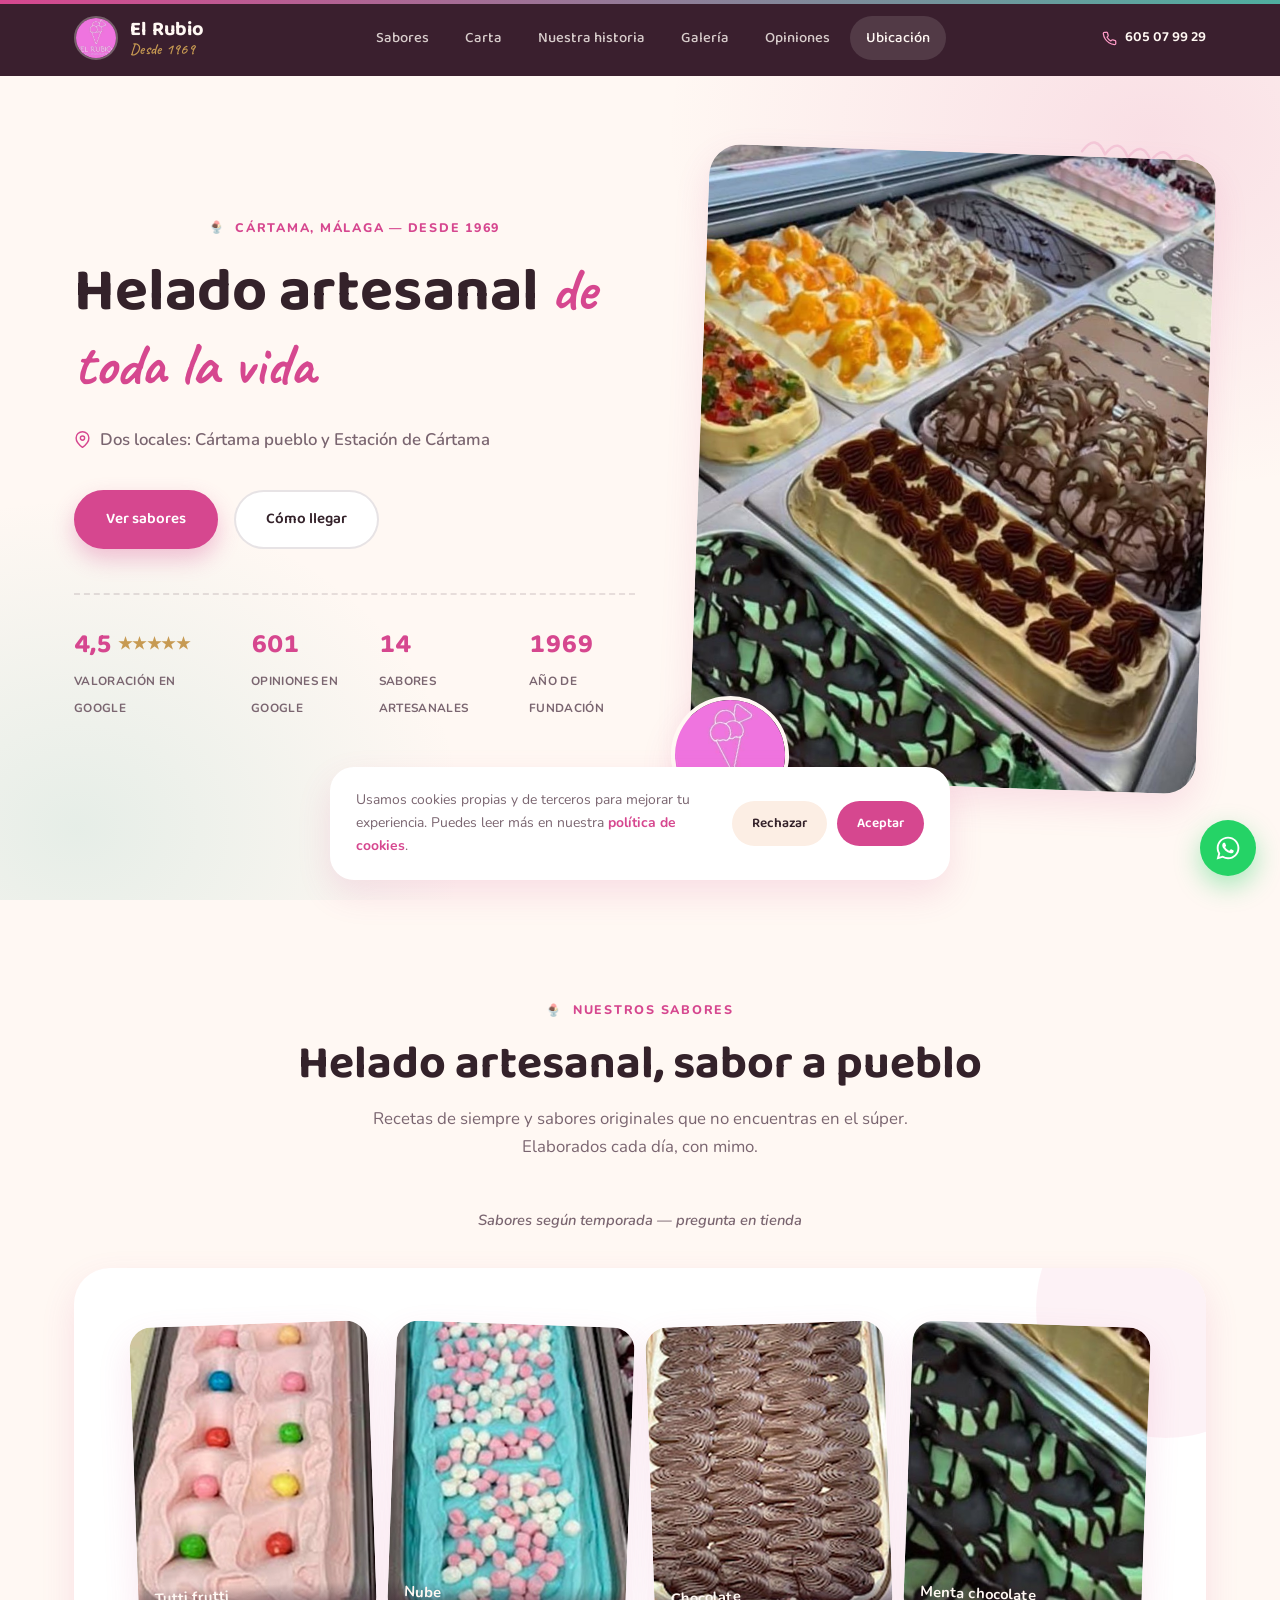
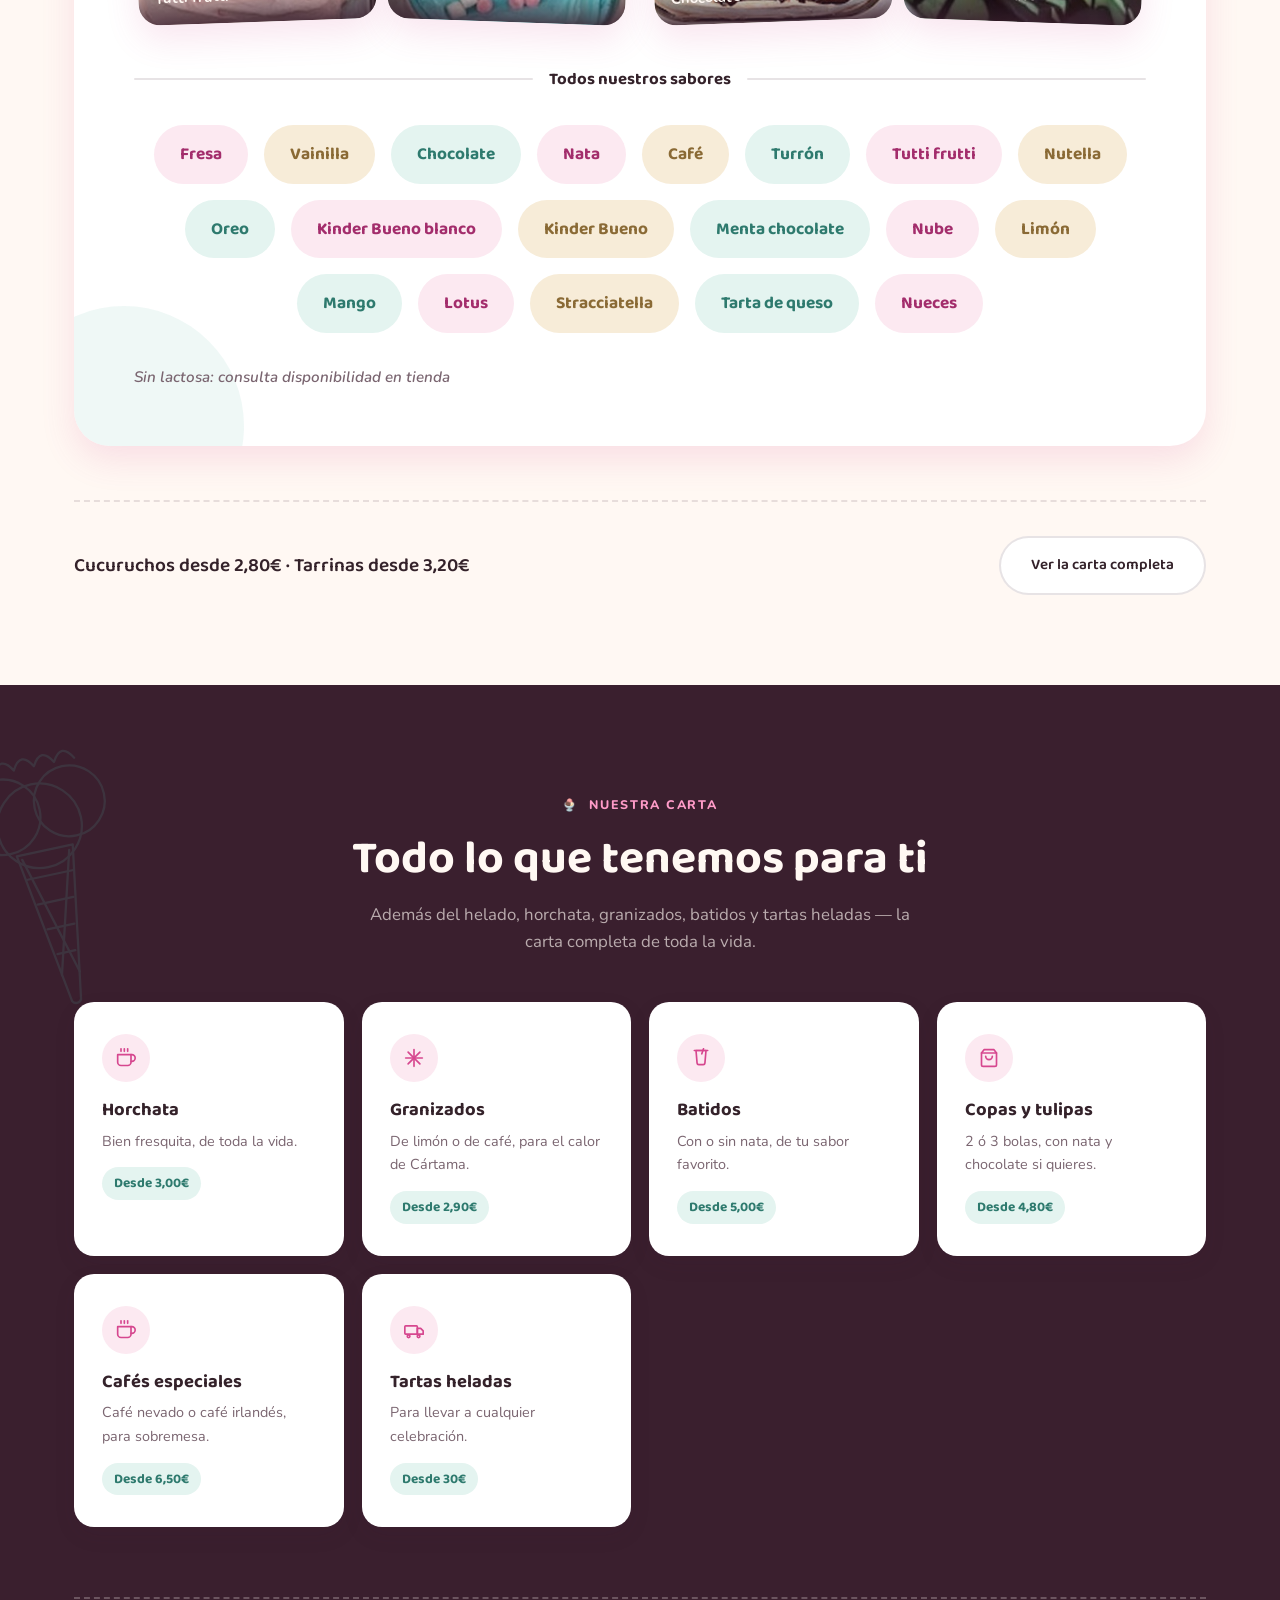
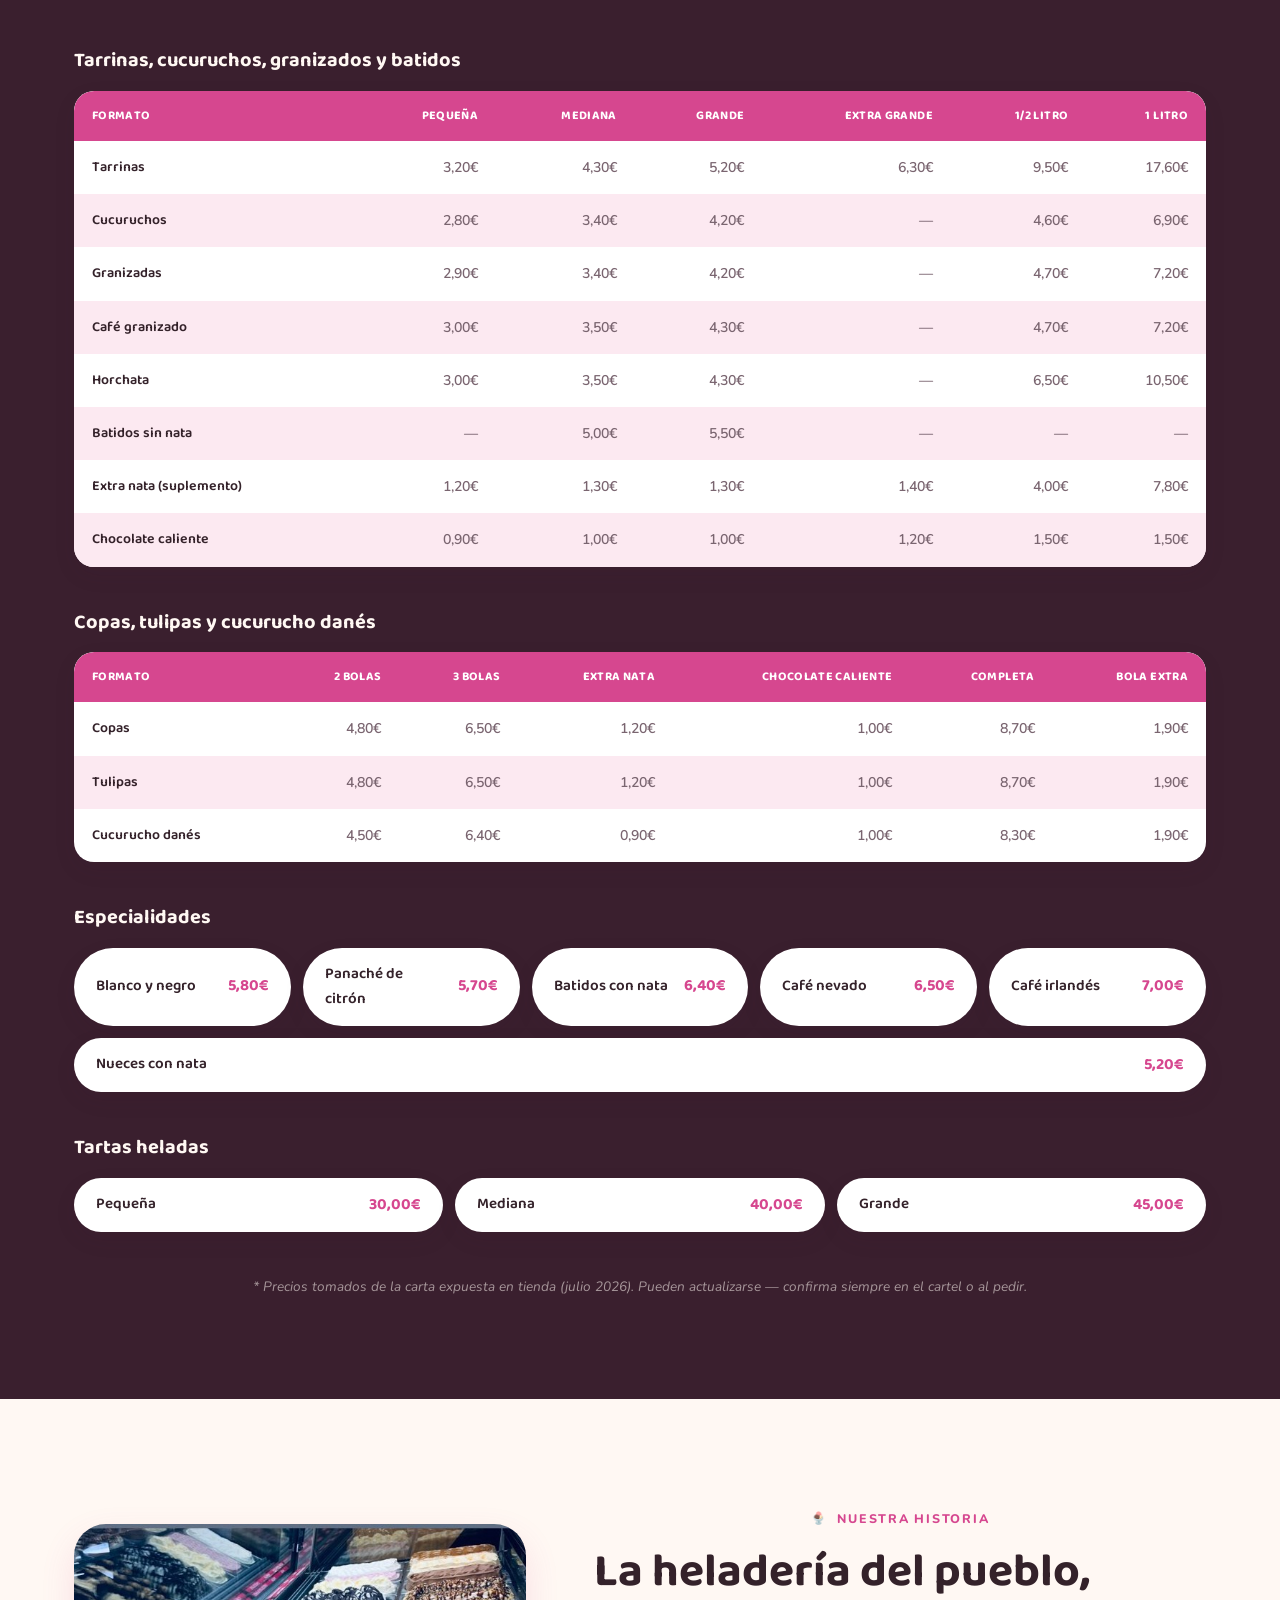
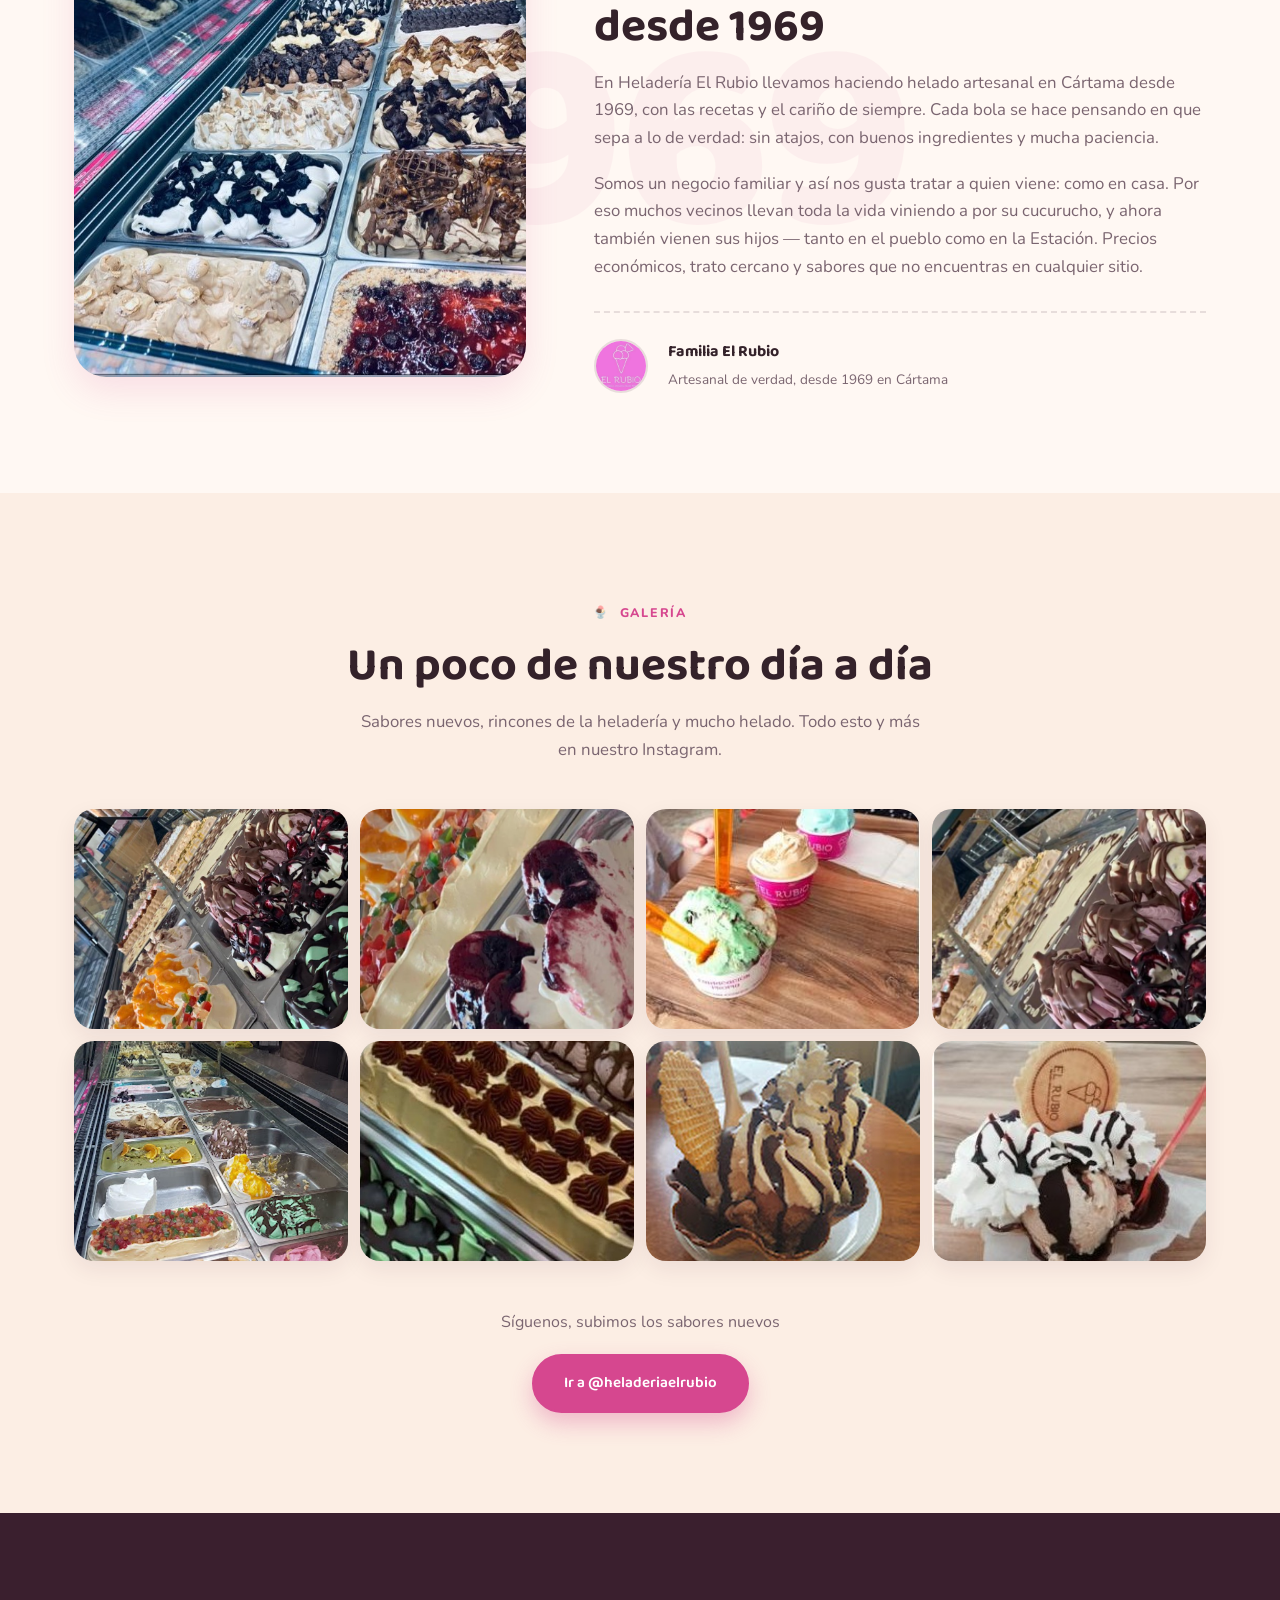
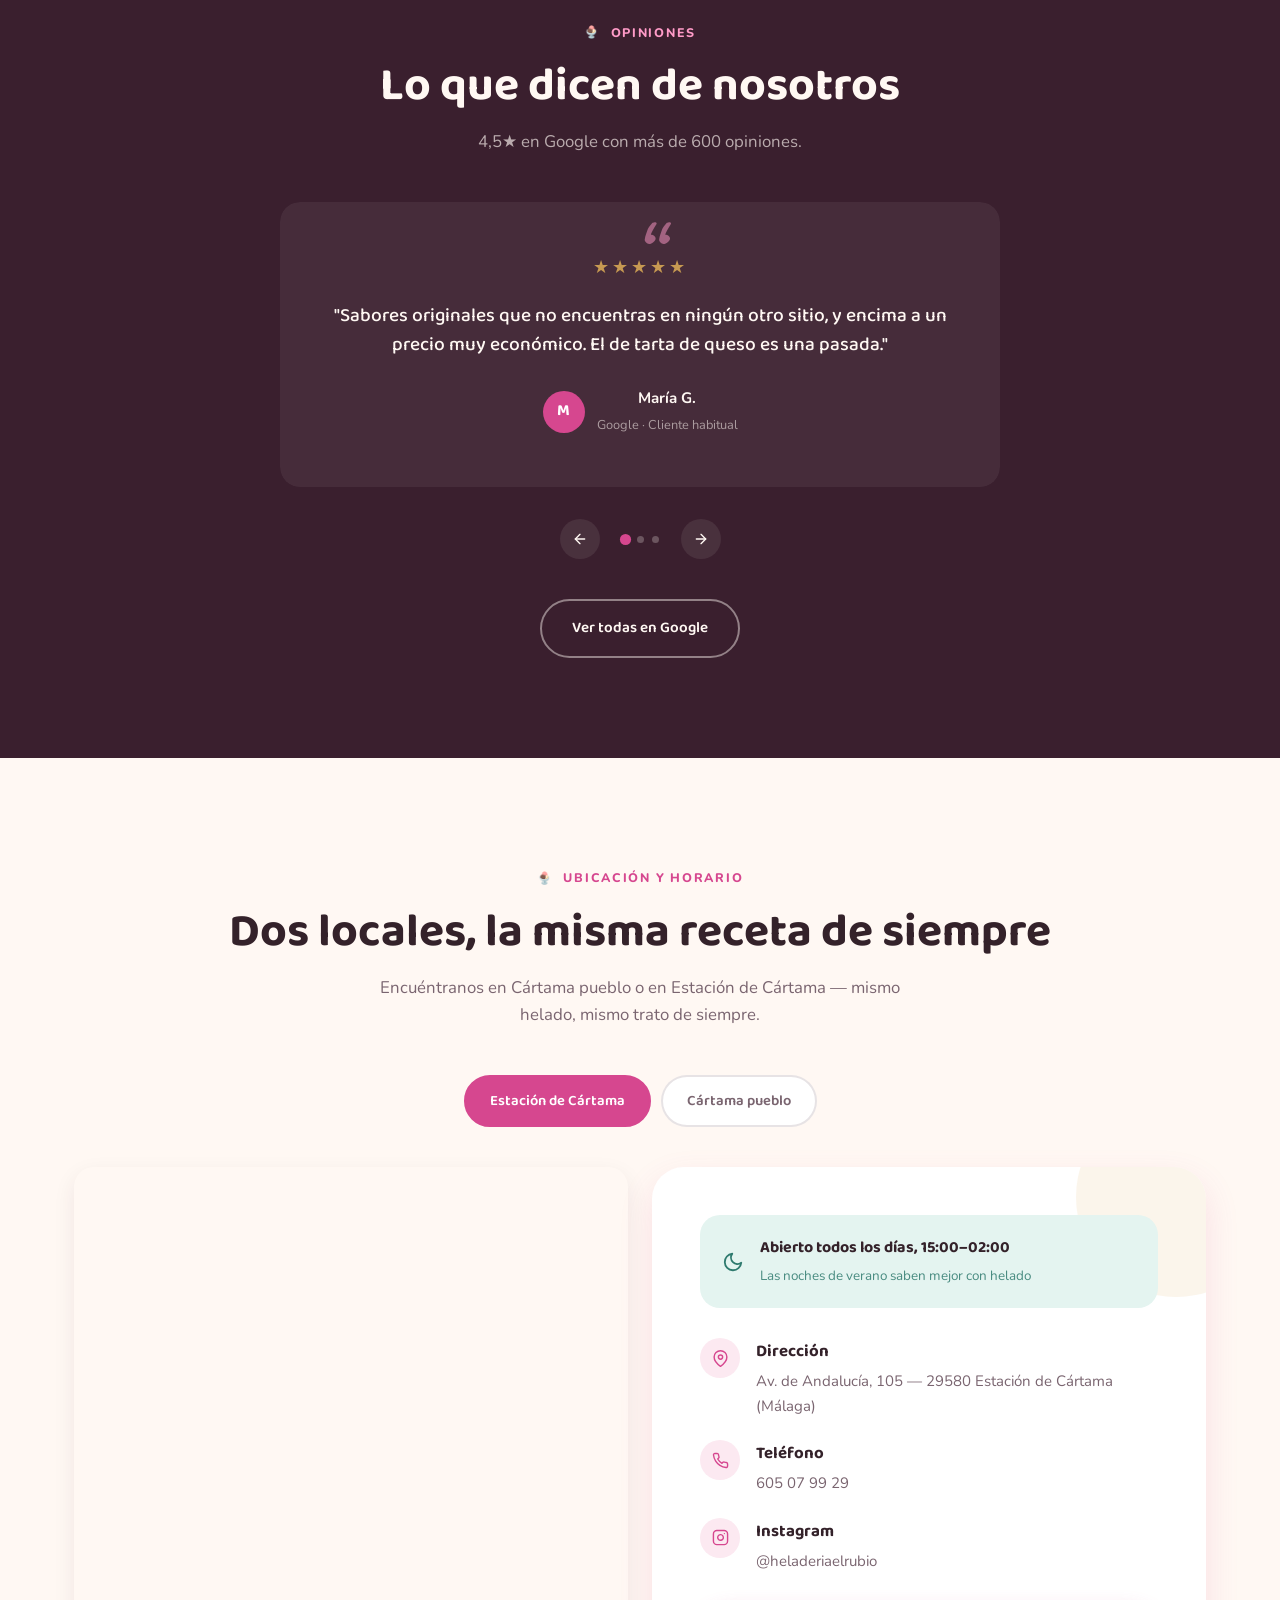
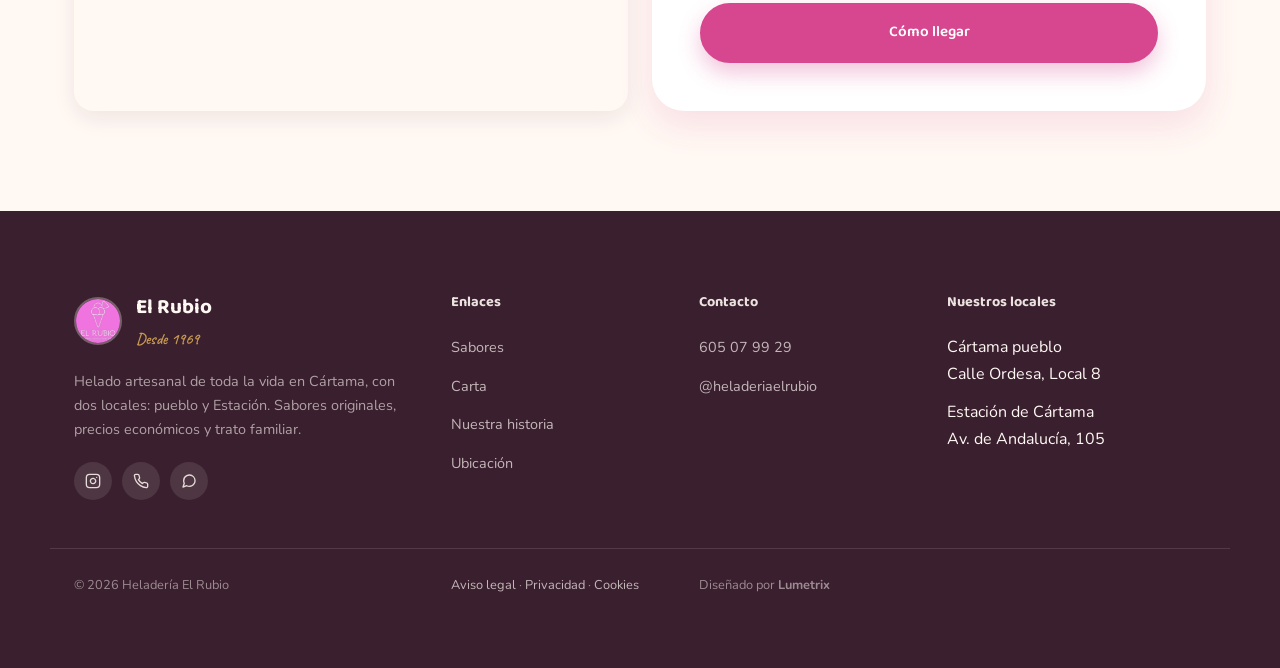
==== commit 57ee1afa: "Poner el logo real de WhatsApp en el botón flotante Antes tenía un icono genérico de burbuja de chat" ====
--- a/index.html
+++ b/index.html
@@ -31,7 +31,7 @@
 <link rel="preconnect" href="https://fonts.gstatic.com" crossorigin>
 <link href="https://fonts.googleapis.com/css2?family=Baloo+2:wght@500;600;700;800&family=Nunito:wght@400;600;700;800&family=Caveat:wght@600;700&display=swap" rel="stylesheet">
 
-<link rel="stylesheet" href="css/style.css?v=8">
+<link rel="stylesheet" href="css/style.css?v=9">
 
 <!-- Schema.org: IceCreamShop (dos locales) -->
 <script type="application/ld+json">
@@ -176,7 +176,7 @@
         </svg>
       </div>
       <div class="hero-imagen">
-        <img class="foto-real" src="img/hero-vitrina.jpg" alt="Vitrina de helados artesanales de Heladería El Rubio" loading="lazy">
+        <img class="foto-real" src="img/hero-vitrina.jpg" alt="Vitrina de helados artesanales de Heladería El Rubio" fetchpriority="high">
       </div>
       <div class="hero-sello"><img src="img/logo-el-rubio.jpg" alt="Sello Heladería El Rubio, desde 1969"></div>
     </div>
@@ -606,7 +606,7 @@
 
 <!-- WhatsApp flotante -->
 <a href="https://wa.me/34605079929?text=Hola%2C%20quer%C3%ADa%20hacer%20una%20consulta" target="_blank" rel="noopener" class="whatsapp-flotante" aria-label="Escribir por WhatsApp">
-  <svg class="icono-svg" viewBox="0 0 24 24"><path d="M21 11.5a8.38 8.38 0 0 1-.9 3.8 8.5 8.5 0 0 1-7.6 4.7 8.38 8.38 0 0 1-3.8-.9L3 21l1.9-5.7a8.38 8.38 0 0 1-.9-3.8 8.5 8.5 0 0 1 4.7-7.6 8.38 8.38 0 0 1 3.8-.9h.5a8.48 8.48 0 0 1 8 8v.5z"/></svg>
+  <svg class="icono-whatsapp" viewBox="0 0 448 512" aria-hidden="true"><path d="M380.9 97.1C339 55.1 283.2 32 223.9 32c-122.4 0-222 99.6-222 222 0 39.1 10.2 77.3 29.6 111L0 480l117.7-30.9c32.4 17.7 68.9 27 106.1 27h.1c122.3 0 224.1-99.6 224.1-222 0-59.3-25.2-115-67.1-157zm-157 341.6c-33.2 0-65.7-8.9-94-25.7l-6.7-4-69.8 18.3L72 359.2l-4.4-7c-18.5-29.4-28.2-63.3-28.2-98.2 0-101.7 82.8-184.5 184.6-184.5 49.3 0 95.6 19.2 130.4 54.1 34.8 34.9 56.2 81.2 56.1 130.5 0 101.8-84.9 184.6-186.6 184.6zm101.2-138.2c-5.5-2.8-32.8-16.2-37.9-18-5.1-1.9-8.8-2.8-12.5 2.8-3.7 5.6-14.3 18-17.6 21.8-3.2 3.7-6.5 4.2-12 1.4-32.6-16.3-54-29.1-75.5-66-5.7-9.8 5.7-9.1 16.3-30.3 1.8-3.7.9-6.9-.5-9.7-1.4-2.8-12.5-30.1-17.1-41.2-4.5-10.8-9.1-9.3-12.5-9.5-3.2-.2-6.9-.2-10.6-.2-3.7 0-9.7 1.4-14.8 6.9-5.1 5.6-19.4 19-19.4 46.3s19.9 53.7 22.6 57.4c2.8 3.7 39.1 59.7 94.8 83.8 35.2 15.2 49 16.5 66.6 13.9 10.7-1.6 32.8-13.4 37.4-26.4 4.6-13 4.6-24.1 3.2-26.4-1.3-2.5-5-3.9-10.5-6.6z"/></svg>
 </a>
 
 <!-- Volver arriba -->
--- a/css/style.css
+++ b/css/style.css
@@ -673,7 +673,7 @@
 .grid-galeria {
   display: grid;
   grid-template-columns: repeat(4, 1fr);
-  grid-auto-rows: 190px;
+  grid-auto-rows: 220px;
   gap: 12px;
 }
 .item-galeria { position: relative; cursor: pointer; overflow: hidden; display: block; width: 100%; height: 100%; border: none; background: none; padding: 0; text-align: inherit; border-radius: 20px; box-shadow: var(--sombra-suave); transition: box-shadow .25s ease; }
@@ -681,7 +681,6 @@
 .item-galeria .img-placeholder { transition: opacity .3s ease; font-size: 0.8rem; }
 .item-galeria:hover .img-placeholder { opacity: 0.35; }
 .item-galeria:hover .foto-real { transform: scale(1.06); }
-.item-galeria:nth-child(3n+1) { grid-row: span 2; }
 
 .item-galeria::before {
   content: '@heladeriaelrubio';
@@ -897,7 +896,7 @@
   color: var(--blanco);
   transition: transform .2s ease, background .2s ease;
 }
-.whatsapp-flotante .icono-svg { width: 26px; height: 26px; }
+.icono-whatsapp { width: 26px; height: 26px; fill: currentColor; stroke: none; flex-shrink: 0; }
 .whatsapp-flotante:hover { transform: translateY(-3px) scale(1.05); }
 
 .volver-arriba {
@@ -1027,7 +1026,7 @@
   .tarjeta-opinion { padding: 34px 26px; }
   .tarjeta-opinion p { font-size: 1.05rem; }
   .whatsapp-flotante { width: 52px; height: 52px; bottom: 18px; right: 18px; }
-  .whatsapp-flotante .icono-svg { width: 24px; height: 24px; }
+  .icono-whatsapp { width: 24px; height: 24px; }
   .volver-arriba { width: 40px; height: 40px; bottom: 18px; left: 18px; }
   .cookies-banner { left: 12px; right: 12px; bottom: 12px; padding: 18px 20px; flex-direction: column; align-items: stretch; }
   .cookies-botones { justify-content: stretch; }
@@ -1036,7 +1035,6 @@
 
 @media (max-width: 420px) {
   .grid-galeria { grid-template-columns: repeat(2, 1fr); }
-  .item-galeria:nth-child(3n+1) { grid-row: span 1; }
 }
 
 /* Reduce motion */
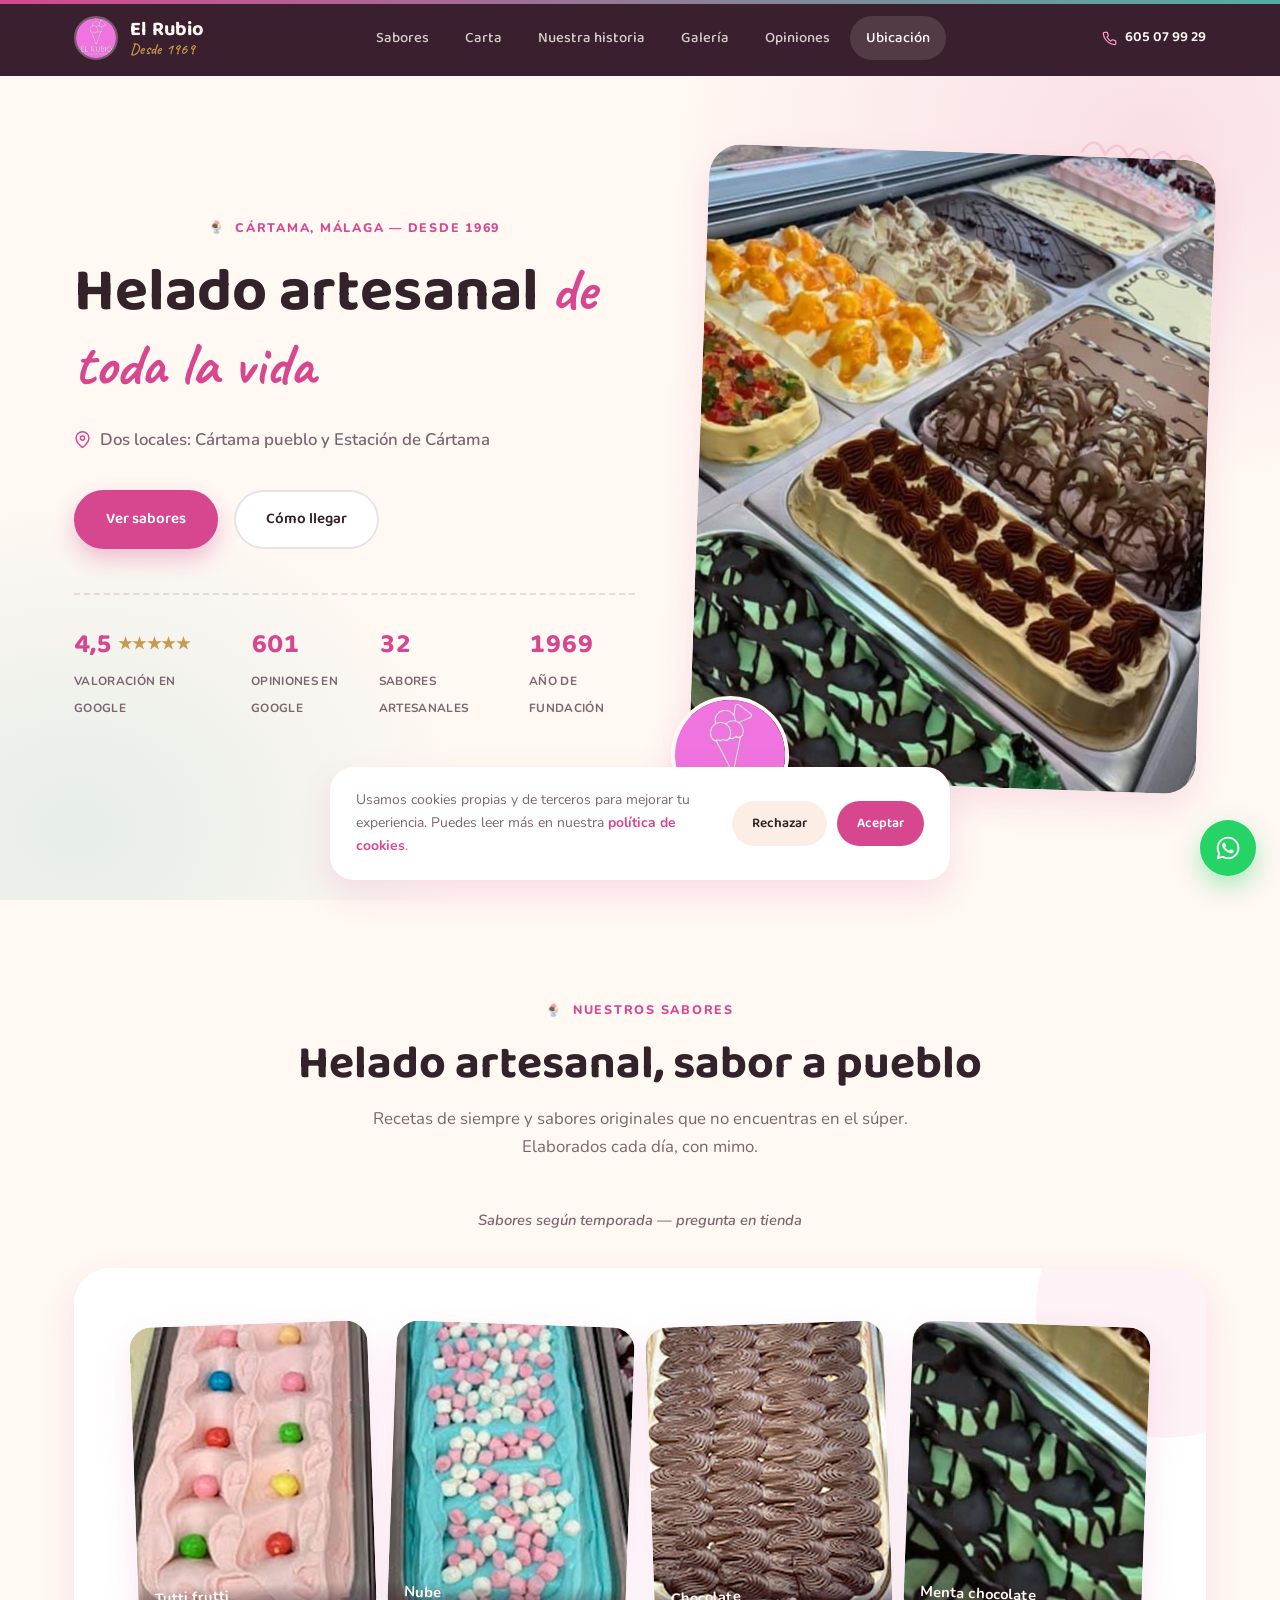
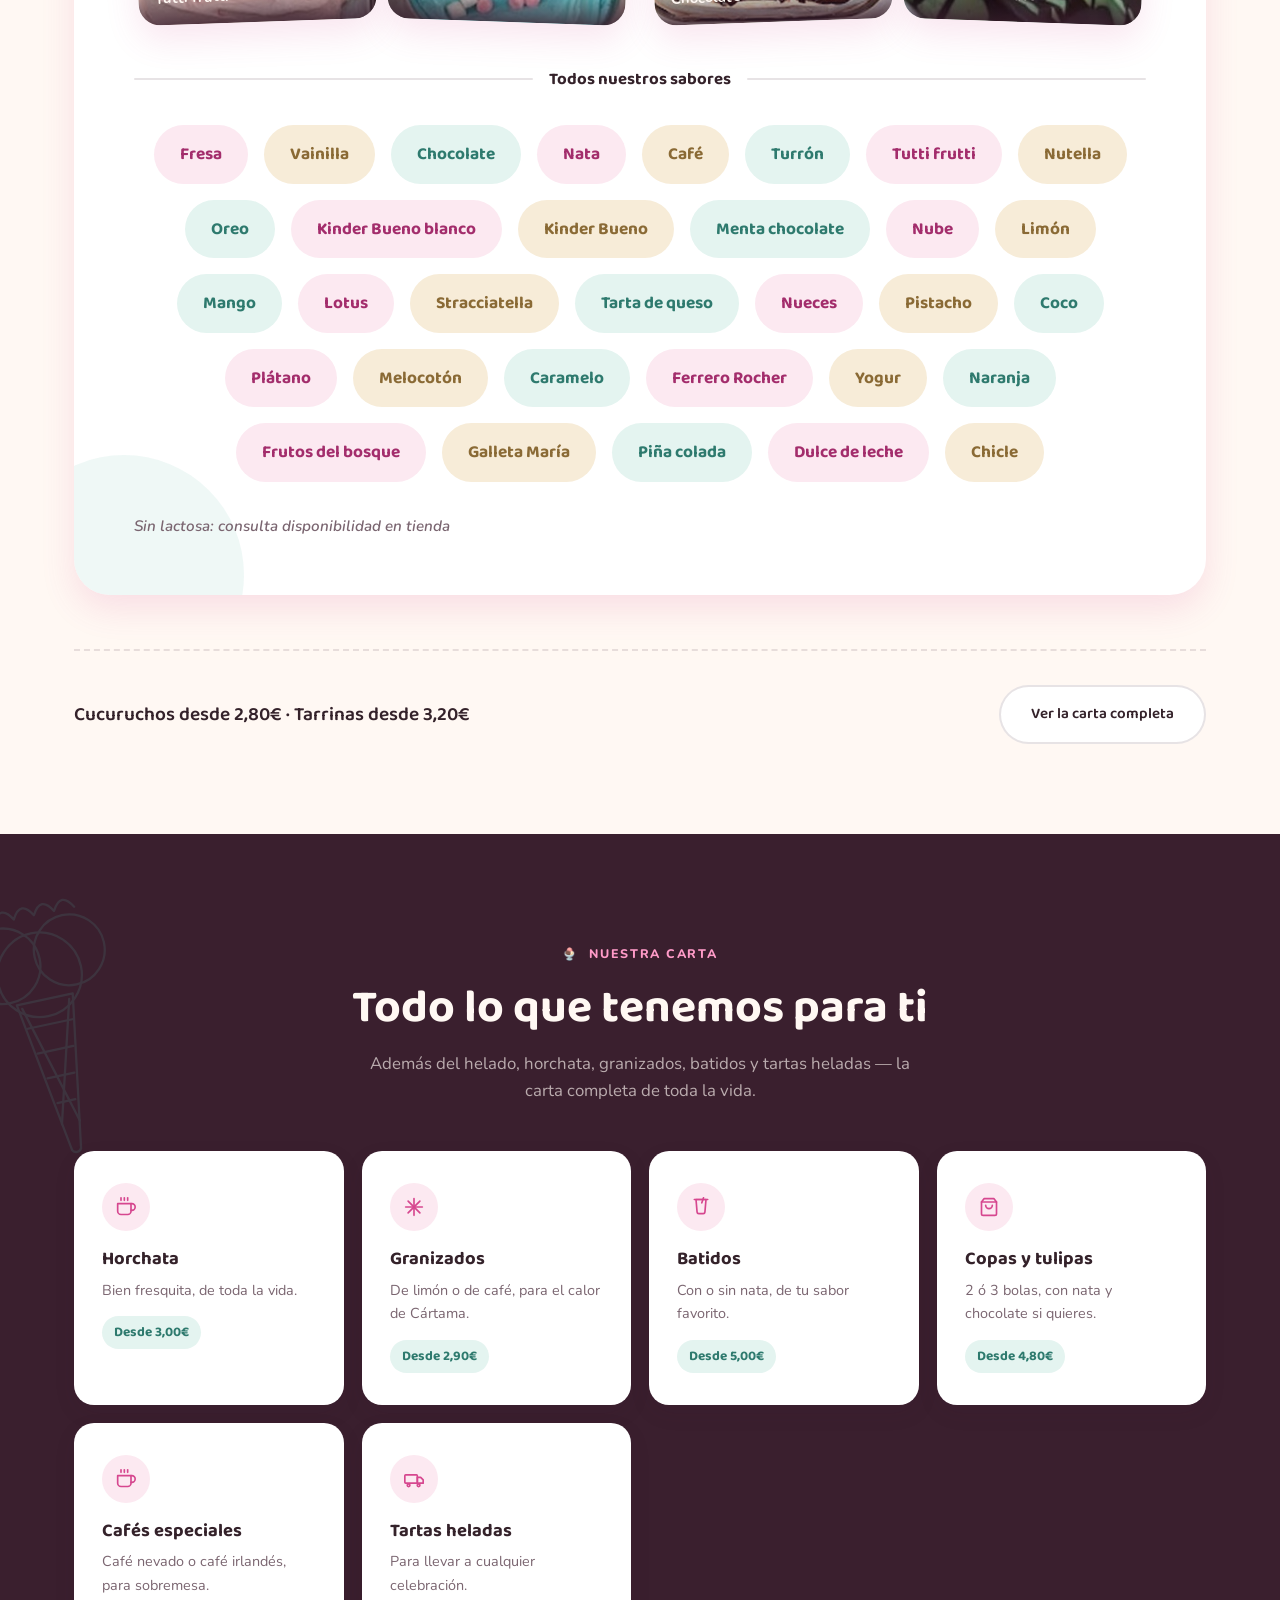
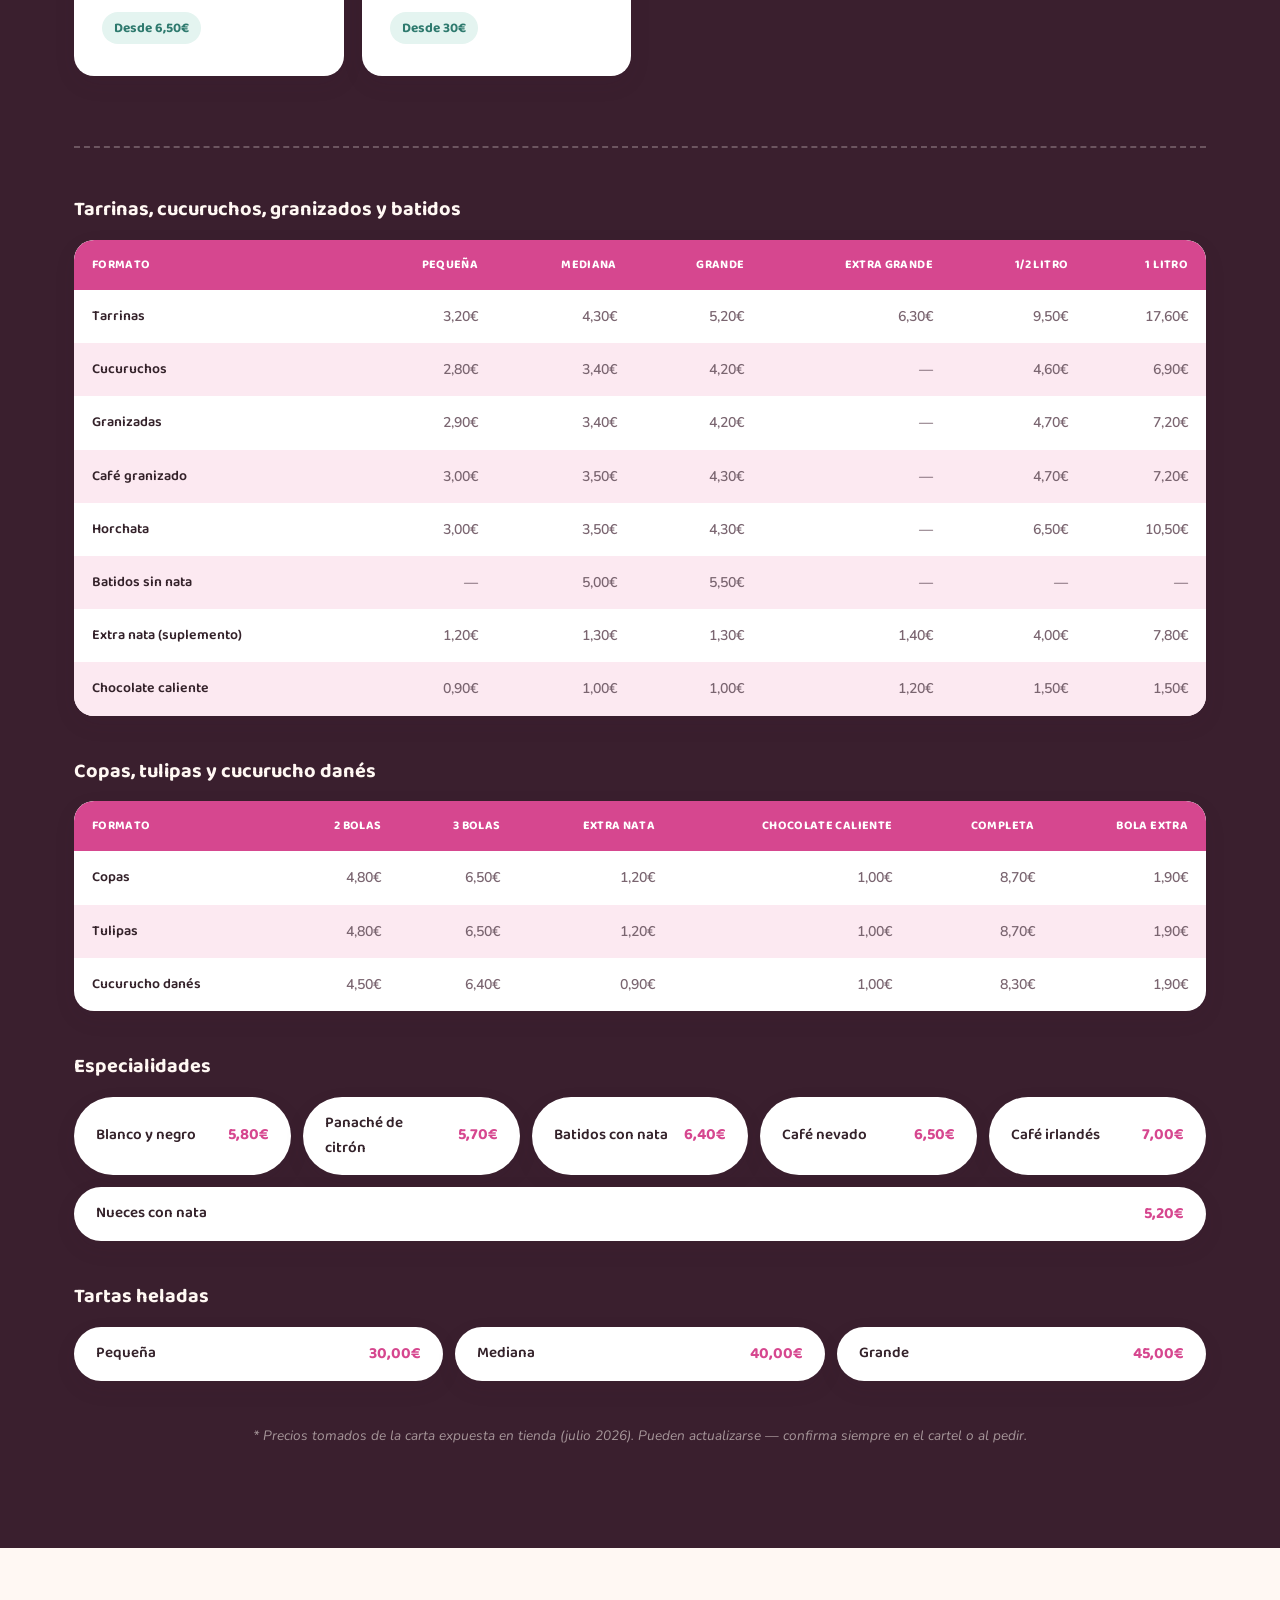
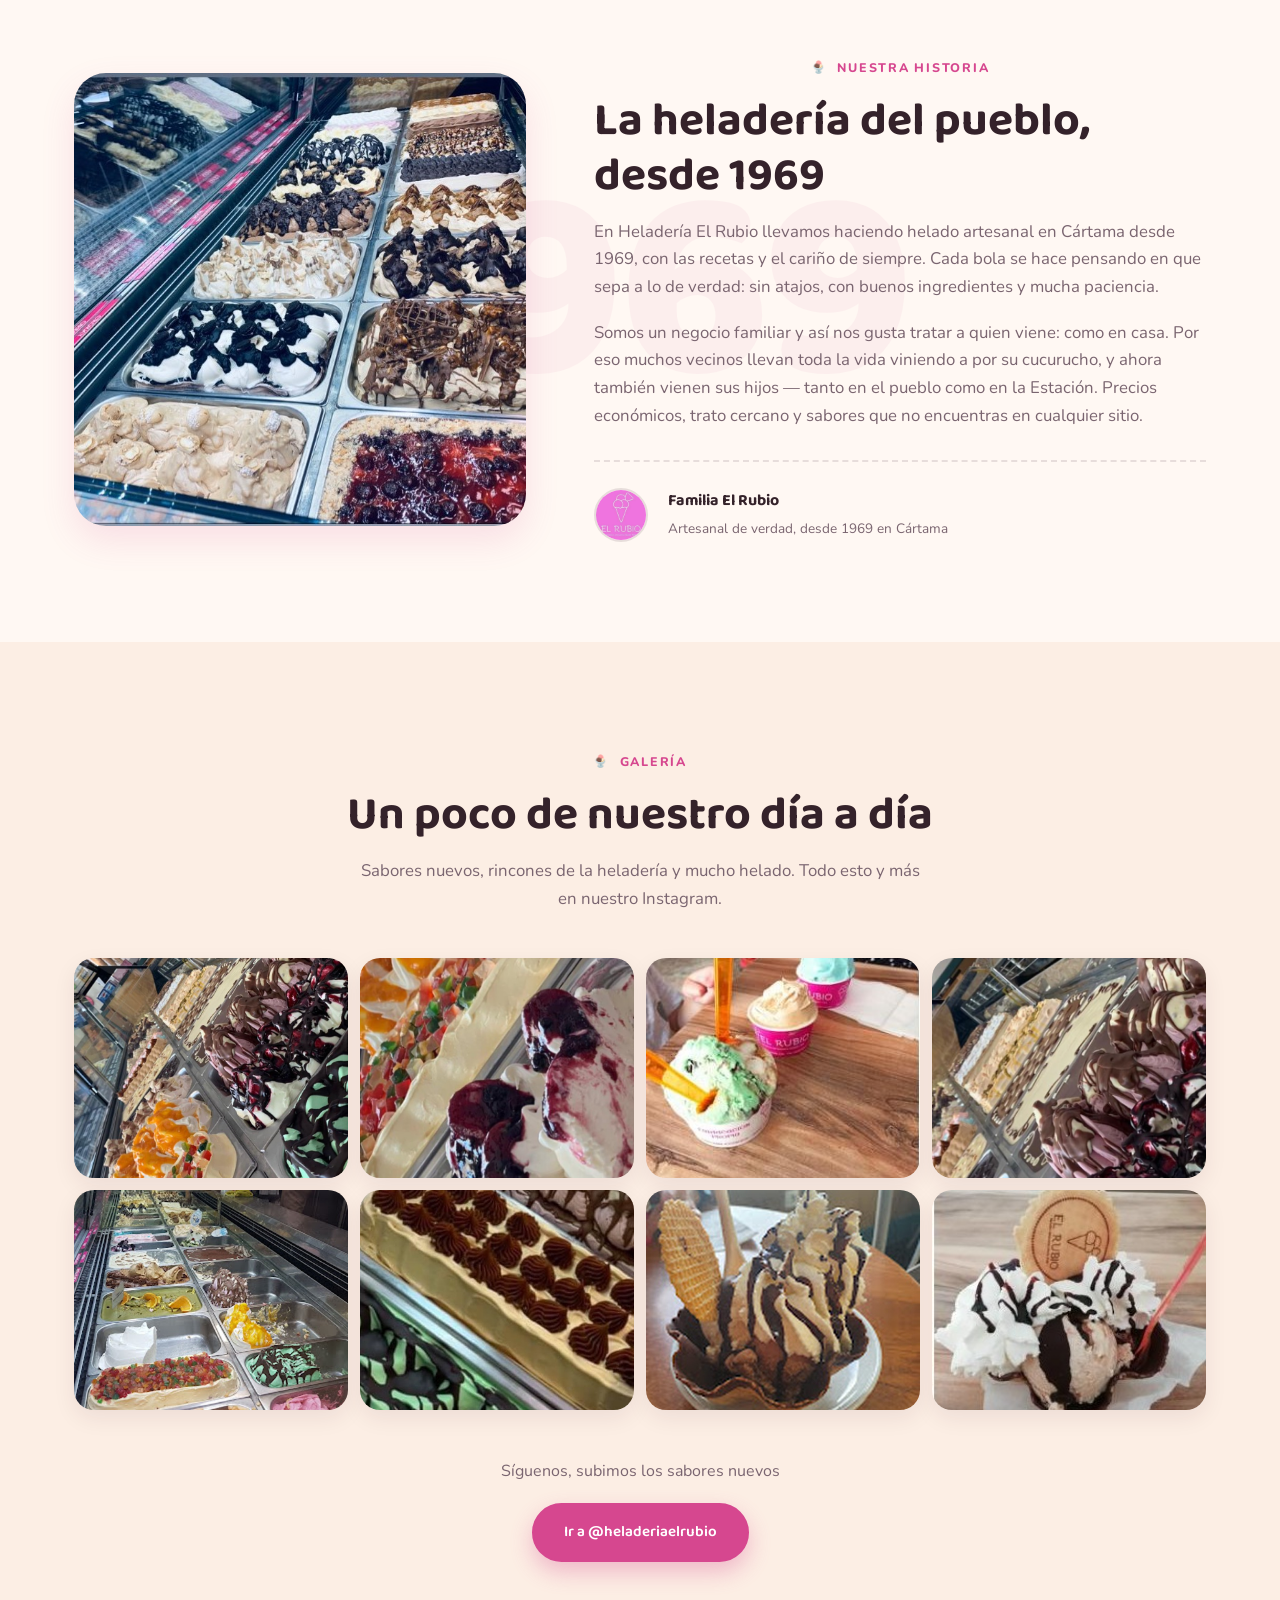
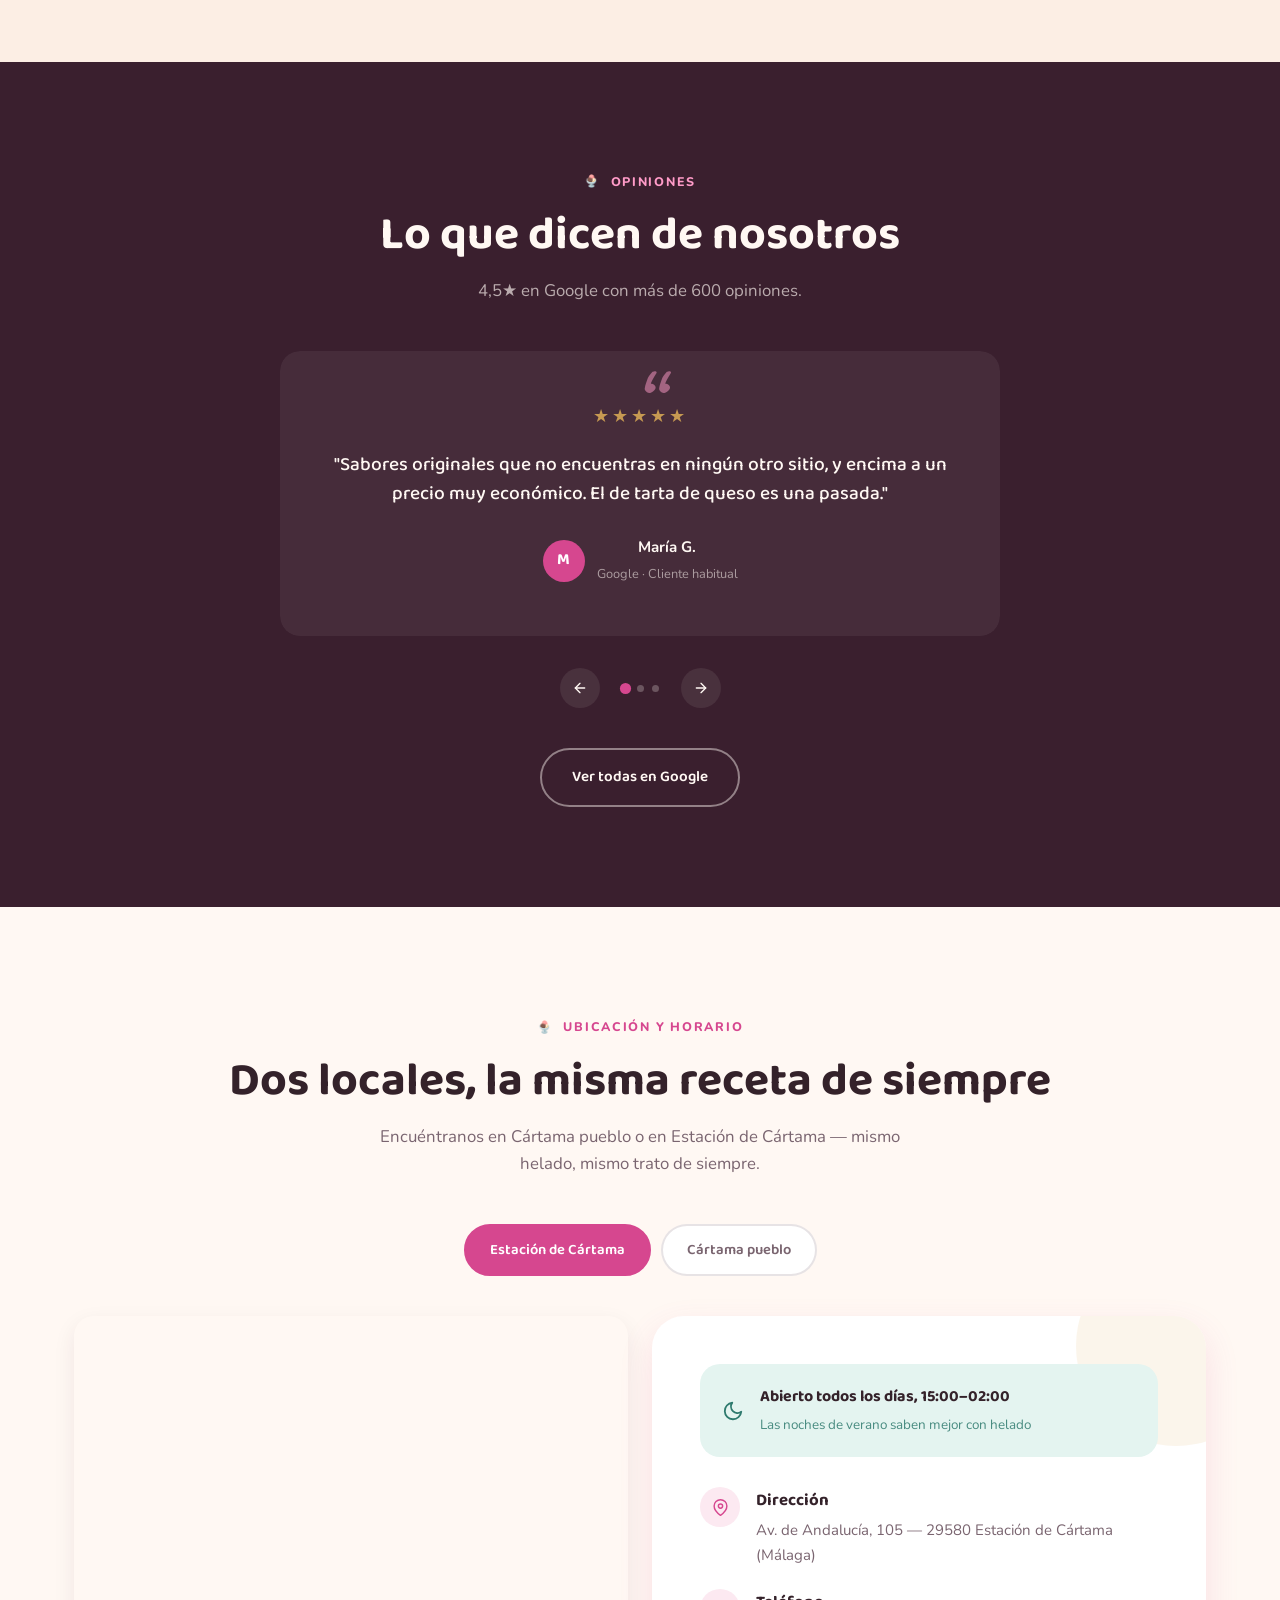
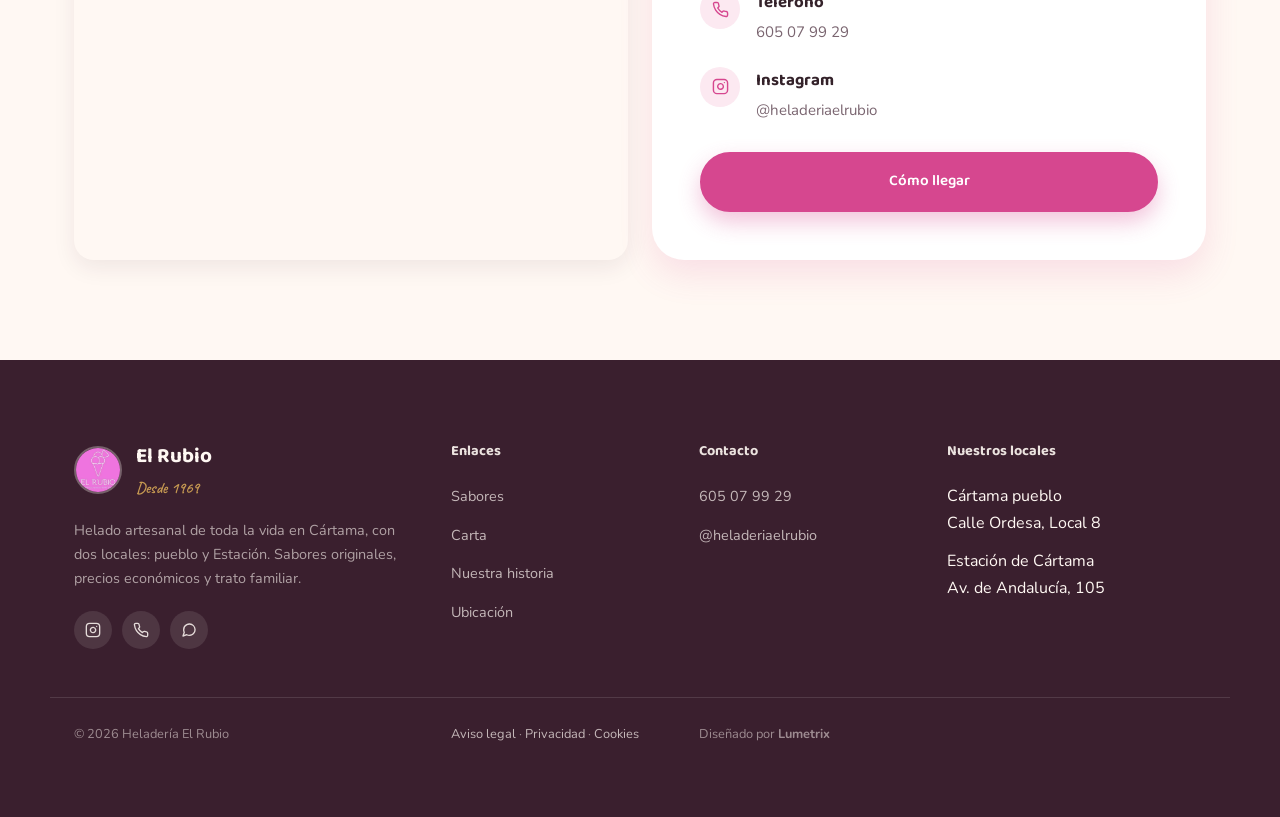
==== commit 68bd70f5: "Ampliar la lista de sabores a 32 y corregir el contador a 32 El usuario pidió más de 25 sabores sin " ====
--- a/index.html
+++ b/index.html
@@ -154,7 +154,7 @@
       <div class="hero-stats">
         <div class="hero-stat"><strong>4,5<span class="estrellas">★★★★★</span></strong><span>Valoración en Google</span></div>
         <div class="hero-stat"><strong data-cuenta="601">0</strong><span>Opiniones en Google</span></div>
-        <div class="hero-stat"><strong data-cuenta="14">0</strong><span>Sabores artesanales</span></div>
+        <div class="hero-stat"><strong data-cuenta="32">0</strong><span>Sabores artesanales</span></div>
         <div class="hero-stat"><strong>1969</strong><span>Año de fundación</span></div>
       </div>
     </div>
@@ -226,6 +226,19 @@
         <span class="pill-sabor c-dorado">Stracciatella</span>
         <span class="pill-sabor c-verde">Tarta de queso</span>
         <span class="pill-sabor c-rosa">Nueces</span>
+        <span class="pill-sabor c-dorado">Pistacho</span>
+        <span class="pill-sabor c-verde">Coco</span>
+        <span class="pill-sabor c-rosa">Plátano</span>
+        <span class="pill-sabor c-dorado">Melocotón</span>
+        <span class="pill-sabor c-verde">Caramelo</span>
+        <span class="pill-sabor c-rosa">Ferrero Rocher</span>
+        <span class="pill-sabor c-dorado">Yogur</span>
+        <span class="pill-sabor c-verde">Naranja</span>
+        <span class="pill-sabor c-rosa">Frutos del bosque</span>
+        <span class="pill-sabor c-dorado">Galleta María</span>
+        <span class="pill-sabor c-verde">Piña colada</span>
+        <span class="pill-sabor c-rosa">Dulce de leche</span>
+        <span class="pill-sabor c-dorado">Chicle</span>
       </div>
       <p class="nota-sabores">Sin lactosa: consulta disponibilidad en tienda</p>
     </div>
